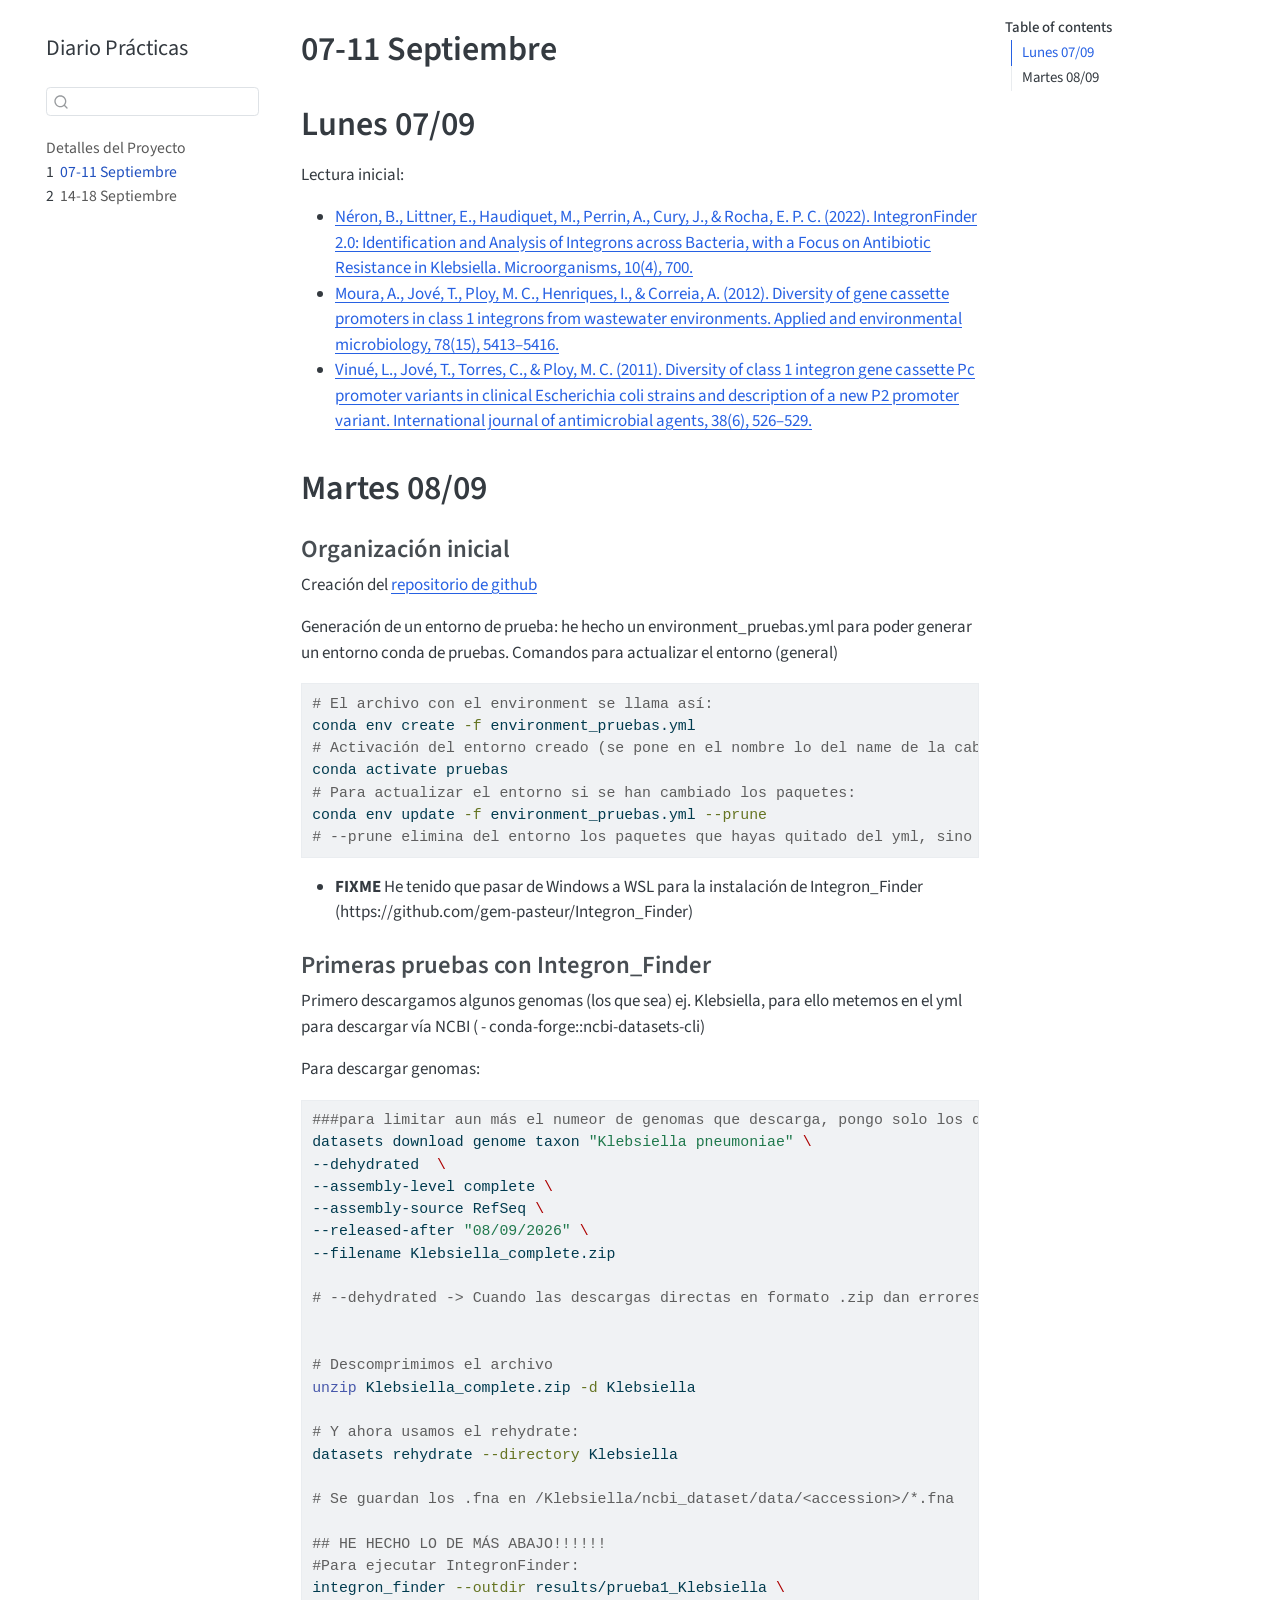
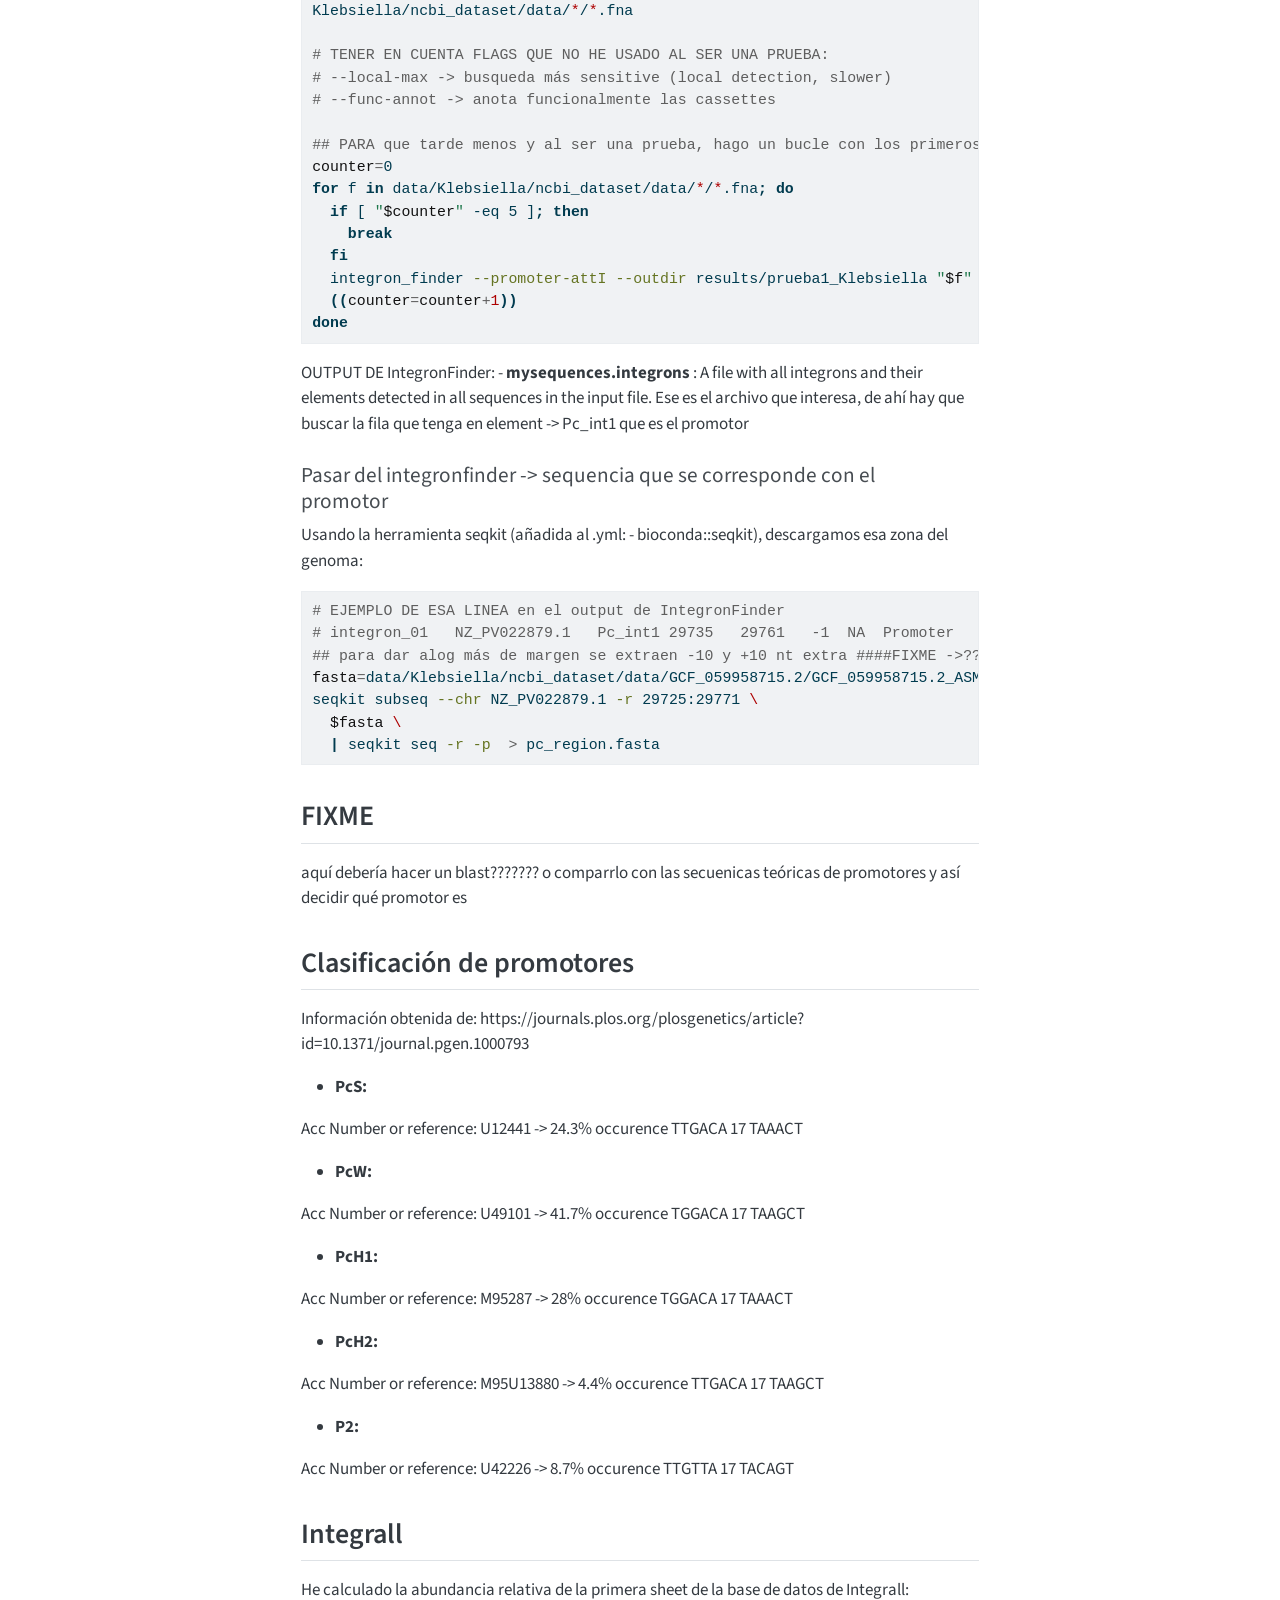
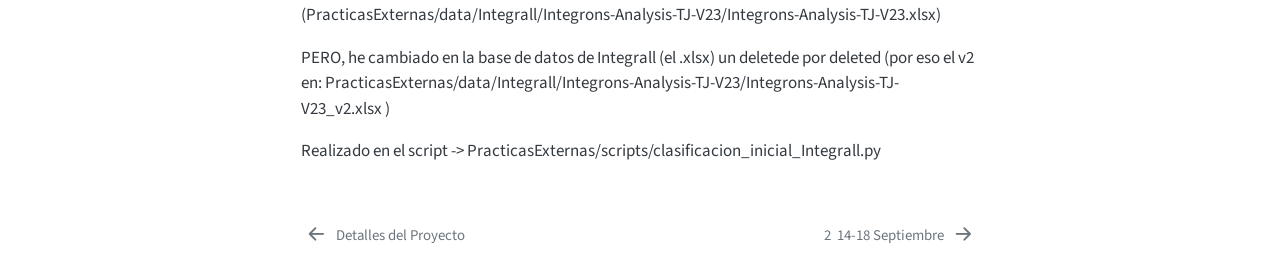
==== qmdsemanal/_book/semana_01.html @ ada70337 "primer dia - configuracion inicial y primeras prubeas" ====
<!DOCTYPE html>
<html xmlns="http://www.w3.org/1999/xhtml" lang="en" xml:lang="en"><head>

<meta charset="utf-8">
<meta name="generator" content="quarto-1.9.38">

<meta name="viewport" content="width=device-width, initial-scale=1.0, user-scalable=yes">


<title>07-11 Septiembre – Diario Prácticas</title>
<style>
/* Default styles provided by pandoc.
** See https://pandoc.org/MANUAL.html#variables-for-html for config info.
*/
code{white-space: pre-wrap;}
span.smallcaps{font-variant: small-caps;}
div.columns{display: flex; gap: min(4vw, 1.5em);}
div.column{flex: auto; overflow-x: auto;}
div.hanging-indent{margin-left: 1.5em; text-indent: -1.5em;}
ul.task-list{list-style: none;}
ul.task-list li input[type="checkbox"] {
  width: 0.8em;
  margin: 0 0.8em 0.2em -1em; /* quarto-specific, see https://github.com/quarto-dev/quarto-cli/issues/4556 */ 
  vertical-align: middle;
}
/* CSS for syntax highlighting */
html { -webkit-text-size-adjust: 100%; }
pre > code.sourceCode { white-space: pre; position: relative; }
pre > code.sourceCode > span { display: inline-block; line-height: 1.25; }
pre > code.sourceCode > span:empty { height: 1.2em; }
.sourceCode { overflow: visible; }
code.sourceCode > span { color: inherit; text-decoration: inherit; }
div.sourceCode { margin: 1em 0; }
pre.sourceCode { margin: 0; }
@media screen {
div.sourceCode { overflow: auto; }
}
@media print {
pre > code.sourceCode { white-space: pre-wrap; }
pre > code.sourceCode > span { text-indent: -5em; padding-left: 5em; }
}
pre.numberSource code
  { counter-reset: source-line 0; }
pre.numberSource code > span
  { position: relative; left: -4em; counter-increment: source-line; }
pre.numberSource code > span > a:first-child::before
  { content: counter(source-line);
    position: relative; left: -1em; text-align: right; vertical-align: baseline;
    border: none; display: inline-block;
    -webkit-touch-callout: none; -webkit-user-select: none;
    -khtml-user-select: none; -moz-user-select: none;
    -ms-user-select: none; user-select: none;
    padding: 0 4px; width: 4em;
  }
pre.numberSource { margin-left: 3em;  padding-left: 4px; }
div.sourceCode
  {   }
@media screen {
pre > code.sourceCode > span > a:first-child::before { text-decoration: underline; }
}
</style>


<script src="site_libs/quarto-nav/quarto-nav.js"></script>
<script src="site_libs/quarto-nav/headroom.min.js"></script>
<script src="site_libs/clipboard/clipboard.min.js"></script>
<script src="site_libs/quarto-search/autocomplete.umd.js"></script>
<script src="site_libs/quarto-search/fuse.min.js"></script>
<script src="site_libs/quarto-search/quarto-search.js"></script>
<meta name="quarto:offset" content="./">
<link href="./semana_02.html" rel="next">
<link href="./index.html" rel="prev">
<script src="site_libs/quarto-html/quarto.js" type="module"></script>
<script src="site_libs/quarto-html/tabsets/tabsets.js" type="module"></script>
<script src="site_libs/quarto-html/popper.min.js"></script>
<script src="site_libs/quarto-html/tippy.umd.min.js"></script>
<script src="site_libs/quarto-html/anchor.min.js"></script>
<link href="site_libs/quarto-html/tippy.css" rel="stylesheet">
<link href="site_libs/quarto-html/quarto-syntax-highlighting-15634bcf2e68342d4ad2dfa704d543f6.css" rel="stylesheet" id="quarto-text-highlighting-styles">
<script src="site_libs/bootstrap/bootstrap.min.js"></script>
<link href="site_libs/bootstrap/bootstrap-icons.css" rel="stylesheet">
<link href="site_libs/bootstrap/bootstrap-ad1a141107a548b009bff44dbcd7abef.min.css" rel="stylesheet" append-hash="true" id="quarto-bootstrap" data-mode="light">
<script id="quarto-search-options" type="application/json">{
  "location": "sidebar",
  "copy-button": false,
  "collapse-after": 3,
  "panel-placement": "start",
  "type": "textbox",
  "limit": 50,
  "keyboard-shortcut": [
    "f",
    "/",
    "s"
  ],
  "show-item-context": false,
  "language": {
    "search-no-results-text": "No results",
    "search-matching-documents-text": "matching documents",
    "search-copy-link-title": "Copy link to search",
    "search-hide-matches-text": "Hide additional matches",
    "search-more-match-text": "more match in this document",
    "search-more-matches-text": "more matches in this document",
    "search-clear-button-title": "Clear",
    "search-text-placeholder": "",
    "search-detached-cancel-button-title": "Cancel",
    "search-submit-button-title": "Submit",
    "search-label": "Search"
  }
}</script>


</head>

<body class="nav-sidebar floating quarto-light">

<div id="quarto-search-results"></div>
  <header id="quarto-header" class="headroom fixed-top">
  <nav class="quarto-secondary-nav">
    <div class="container-fluid d-flex">
      <button type="button" class="quarto-btn-toggle btn" data-bs-toggle="collapse" role="button" data-bs-target=".quarto-sidebar-collapse-item" aria-controls="quarto-sidebar" aria-expanded="false" aria-label="Toggle sidebar navigation" onclick="if (window.quartoToggleHeadroom) { window.quartoToggleHeadroom(); }">
        <i class="bi bi-layout-text-sidebar-reverse"></i>
      </button>
        <nav class="quarto-page-breadcrumbs" aria-label="breadcrumb"><ol class="breadcrumb"><li class="breadcrumb-item"><a href="./semana_01.html"><span class="chapter-number">1</span>&nbsp; <span class="chapter-title">07-11 Septiembre</span></a></li></ol></nav>
        <a class="flex-grow-1" role="navigation" data-bs-toggle="collapse" data-bs-target=".quarto-sidebar-collapse-item" aria-controls="quarto-sidebar" aria-expanded="false" aria-label="Toggle sidebar navigation" onclick="if (window.quartoToggleHeadroom) { window.quartoToggleHeadroom(); }">      
        </a>
      <button type="button" class="btn quarto-search-button" aria-label="Search" onclick="window.quartoOpenSearch();">
        <i class="bi bi-search"></i>
      </button>
    </div>
  </nav>
</header>
<!-- content -->
<div id="quarto-content" class="quarto-container page-columns page-rows-contents page-layout-article">
<!-- sidebar -->
  <nav id="quarto-sidebar" class="sidebar collapse collapse-horizontal quarto-sidebar-collapse-item sidebar-navigation floating overflow-auto">
    <div class="pt-lg-2 mt-2 text-left sidebar-header">
    <div class="sidebar-title mb-0 py-0">
      <a href="./">Diario Prácticas</a> 
    </div>
      </div>
        <div class="mt-2 flex-shrink-0 align-items-center">
        <div class="sidebar-search">
        <div id="quarto-search" class="" title="Search"></div>
        </div>
        </div>
    <div class="sidebar-menu-container"> 
    <ul class="list-unstyled mt-1">
        <li class="sidebar-item">
  <div class="sidebar-item-container"> 
  <a href="./index.html" class="sidebar-item-text sidebar-link">
 <span class="menu-text">Detalles del Proyecto</span></a>
  </div>
</li>
        <li class="sidebar-item">
  <div class="sidebar-item-container"> 
  <a href="./semana_01.html" class="sidebar-item-text sidebar-link active">
 <span class="menu-text"><span class="chapter-number">1</span>&nbsp; <span class="chapter-title">07-11 Septiembre</span></span></a>
  </div>
</li>
        <li class="sidebar-item">
  <div class="sidebar-item-container"> 
  <a href="./semana_02.html" class="sidebar-item-text sidebar-link">
 <span class="menu-text"><span class="chapter-number">2</span>&nbsp; <span class="chapter-title">14-18 Septiembre</span></span></a>
  </div>
</li>
    </ul>
    </div>
</nav>
<div id="quarto-sidebar-glass" class="quarto-sidebar-collapse-item" data-bs-toggle="collapse" data-bs-target=".quarto-sidebar-collapse-item"></div>
<!-- margin-sidebar -->
    <div id="quarto-margin-sidebar" class="sidebar margin-sidebar">
        <nav id="TOC" role="doc-toc" class="toc-active">
    <h2 id="toc-title">Table of contents</h2>
   
  <ul>
  <li><a href="#lunes-0709" id="toc-lunes-0709" class="nav-link active" data-scroll-target="#lunes-0709">Lunes 07/09</a></li>
  <li><a href="#martes-0809" id="toc-martes-0809" class="nav-link" data-scroll-target="#martes-0809">Martes 08/09</a>
  <ul class="collapse">
  <li><a href="#organización-inicial" id="toc-organización-inicial" class="nav-link" data-scroll-target="#organización-inicial">Organización inicial</a></li>
  <li><a href="#primeras-pruebas-con-integron_finder" id="toc-primeras-pruebas-con-integron_finder" class="nav-link" data-scroll-target="#primeras-pruebas-con-integron_finder">Primeras pruebas con Integron_Finder</a></li>
  <li><a href="#fixme" id="toc-fixme" class="nav-link" data-scroll-target="#fixme">FIXME</a></li>
  <li><a href="#clasificación-de-promotores" id="toc-clasificación-de-promotores" class="nav-link" data-scroll-target="#clasificación-de-promotores">Clasificación de promotores</a></li>
  <li><a href="#integrall" id="toc-integrall" class="nav-link" data-scroll-target="#integrall">Integrall</a></li>
  </ul></li>
  </ul>
</nav>
    </div>
<!-- main -->
<main class="content" id="quarto-document-content">

<header id="title-block-header" class="quarto-title-block default">
<div class="quarto-title">
<h1 class="title"><span class="chapter-title">07-11 Septiembre</span></h1>
</div>



<div class="quarto-title-meta">

    
  
    
  </div>
  


</header>


<section id="lunes-0709" class="level1">
<h1>Lunes 07/09</h1>
<p>Lectura inicial:</p>
<ul>
<li><a href="https://doi.org/10.3390/microorganisms10040700">Néron, B., Littner, E., Haudiquet, M., Perrin, A., Cury, J., &amp; Rocha, E. P. C. (2022). IntegronFinder 2.0: Identification and Analysis of Integrons across Bacteria, with a Focus on Antibiotic Resistance in Klebsiella. Microorganisms, 10(4), 700.</a></li>
<li><a href="https://doi.org/10.1128/AEM.00042-12">Moura, A., Jové, T., Ploy, M. C., Henriques, I., &amp; Correia, A. (2012). Diversity of gene cassette promoters in class 1 integrons from wastewater environments. Applied and environmental microbiology, 78(15), 5413–5416.</a></li>
<li><a href="https://doi.org/10.1016/j.ijantimicag.2011.07.007">Vinué, L., Jové, T., Torres, C., &amp; Ploy, M. C. (2011). Diversity of class 1 integron gene cassette Pc promoter variants in clinical Escherichia coli strains and description of a new P2 promoter variant. International journal of antimicrobial agents, 38(6), 526–529.</a></li>
</ul>
</section>
<section id="martes-0809" class="level1">
<h1>Martes 08/09</h1>
<section id="organización-inicial" class="level3">
<h3 class="anchored" data-anchor-id="organización-inicial">Organización inicial</h3>
<p>Creación del <a href="https://github.com/martaaransay/PracticasExternas">repositorio de github</a></p>
<p>Generación de un entorno de prueba: he hecho un environment_pruebas.yml para poder generar un entorno conda de pruebas. Comandos para actualizar el entorno (general)</p>
<div class="code-copy-outer-scaffold"><div class="sourceCode" id="cb1"><pre class="sourceCode bash code-with-copy"><code class="sourceCode bash"><span id="cb1-1"><a href="#cb1-1" aria-hidden="true" tabindex="-1"></a><span class="co"># El archivo con el environment se llama así:</span></span>
<span id="cb1-2"><a href="#cb1-2" aria-hidden="true" tabindex="-1"></a><span class="ex">conda</span> env create <span class="at">-f</span> environment_pruebas.yml</span>
<span id="cb1-3"><a href="#cb1-3" aria-hidden="true" tabindex="-1"></a><span class="co"># Activación del entorno creado (se pone en el nombre lo del name de la cabecera del archivo yml)</span></span>
<span id="cb1-4"><a href="#cb1-4" aria-hidden="true" tabindex="-1"></a><span class="ex">conda</span> activate pruebas</span>
<span id="cb1-5"><a href="#cb1-5" aria-hidden="true" tabindex="-1"></a><span class="co"># Para actualizar el entorno si se han cambiado los paquetes:</span></span>
<span id="cb1-6"><a href="#cb1-6" aria-hidden="true" tabindex="-1"></a><span class="ex">conda</span> env update <span class="at">-f</span> environment_pruebas.yml <span class="at">--prune</span></span>
<span id="cb1-7"><a href="#cb1-7" aria-hidden="true" tabindex="-1"></a><span class="co"># --prune elimina del entorno los paquetes que hayas quitado del yml, sino no borra </span></span></code></pre></div><button title="Copy to Clipboard" class="code-copy-button"><i class="bi"></i></button></div>
<ul>
<li><strong>FIXME</strong> He tenido que pasar de Windows a WSL para la instalación de Integron_Finder (https://github.com/gem-pasteur/Integron_Finder)</li>
</ul>
</section>
<section id="primeras-pruebas-con-integron_finder" class="level3">
<h3 class="anchored" data-anchor-id="primeras-pruebas-con-integron_finder">Primeras pruebas con Integron_Finder</h3>
<p>Primero descargamos algunos genomas (los que sea) ej. Klebsiella, para ello metemos en el yml para descargar vía NCBI ( - conda-forge::ncbi-datasets-cli)</p>
<p>Para descargar genomas:</p>
<div class="code-copy-outer-scaffold"><div class="sourceCode" id="cb2"><pre class="sourceCode bash code-with-copy"><code class="sourceCode bash"><span id="cb2-1"><a href="#cb2-1" aria-hidden="true" tabindex="-1"></a><span class="co">###para limitar aun más el numeor de genomas que descarga, pongo solo los q se hayan subido a partir del lunes</span></span>
<span id="cb2-2"><a href="#cb2-2" aria-hidden="true" tabindex="-1"></a><span class="ex">datasets</span> download genome taxon <span class="st">"Klebsiella pneumoniae"</span> <span class="dt">\</span></span>
<span id="cb2-3"><a href="#cb2-3" aria-hidden="true" tabindex="-1"></a>--dehydrated  <span class="dt">\</span></span>
<span id="cb2-4"><a href="#cb2-4" aria-hidden="true" tabindex="-1"></a>--assembly-level complete <span class="dt">\</span></span>
<span id="cb2-5"><a href="#cb2-5" aria-hidden="true" tabindex="-1"></a>--assembly-source RefSeq <span class="dt">\</span></span>
<span id="cb2-6"><a href="#cb2-6" aria-hidden="true" tabindex="-1"></a>--released-after <span class="st">"08/09/2026"</span> <span class="dt">\</span></span>
<span id="cb2-7"><a href="#cb2-7" aria-hidden="true" tabindex="-1"></a>--filename Klebsiella_complete.zip</span>
<span id="cb2-8"><a href="#cb2-8" aria-hidden="true" tabindex="-1"></a></span>
<span id="cb2-9"><a href="#cb2-9" aria-hidden="true" tabindex="-1"></a><span class="co"># --dehydrated -&gt; Cuando las descargas directas en formato .zip dan errores, NCBI recomienda descargar primero solo metadatos y luego rellenarlo (con rehydrate)</span></span>
<span id="cb2-10"><a href="#cb2-10" aria-hidden="true" tabindex="-1"></a></span>
<span id="cb2-11"><a href="#cb2-11" aria-hidden="true" tabindex="-1"></a></span>
<span id="cb2-12"><a href="#cb2-12" aria-hidden="true" tabindex="-1"></a><span class="co"># Descomprimimos el archivo</span></span>
<span id="cb2-13"><a href="#cb2-13" aria-hidden="true" tabindex="-1"></a><span class="fu">unzip</span> Klebsiella_complete.zip <span class="at">-d</span> Klebsiella</span>
<span id="cb2-14"><a href="#cb2-14" aria-hidden="true" tabindex="-1"></a></span>
<span id="cb2-15"><a href="#cb2-15" aria-hidden="true" tabindex="-1"></a><span class="co"># Y ahora usamos el rehydrate:</span></span>
<span id="cb2-16"><a href="#cb2-16" aria-hidden="true" tabindex="-1"></a><span class="ex">datasets</span> rehydrate <span class="at">--directory</span> Klebsiella</span>
<span id="cb2-17"><a href="#cb2-17" aria-hidden="true" tabindex="-1"></a></span>
<span id="cb2-18"><a href="#cb2-18" aria-hidden="true" tabindex="-1"></a><span class="co"># Se guardan los .fna en /Klebsiella/ncbi_dataset/data/&lt;accession&gt;/*.fna</span></span>
<span id="cb2-19"><a href="#cb2-19" aria-hidden="true" tabindex="-1"></a></span>
<span id="cb2-20"><a href="#cb2-20" aria-hidden="true" tabindex="-1"></a><span class="co">## HE HECHO LO DE MÁS ABAJO!!!!!!</span></span>
<span id="cb2-21"><a href="#cb2-21" aria-hidden="true" tabindex="-1"></a><span class="co">#Para ejecutar IntegronFinder:</span></span>
<span id="cb2-22"><a href="#cb2-22" aria-hidden="true" tabindex="-1"></a><span class="ex">integron_finder</span> <span class="at">--outdir</span> results/prueba1_Klebsiella <span class="dt">\</span></span>
<span id="cb2-23"><a href="#cb2-23" aria-hidden="true" tabindex="-1"></a>Klebsiella/ncbi_dataset/data/<span class="pp">*</span>/<span class="pp">*</span>.fna</span>
<span id="cb2-24"><a href="#cb2-24" aria-hidden="true" tabindex="-1"></a></span>
<span id="cb2-25"><a href="#cb2-25" aria-hidden="true" tabindex="-1"></a><span class="co"># TENER EN CUENTA FLAGS QUE NO HE USADO AL SER UNA PRUEBA:</span></span>
<span id="cb2-26"><a href="#cb2-26" aria-hidden="true" tabindex="-1"></a><span class="co"># --local-max -&gt; busqueda más sensitive (local detection, slower)</span></span>
<span id="cb2-27"><a href="#cb2-27" aria-hidden="true" tabindex="-1"></a><span class="co"># --func-annot -&gt; anota funcionalmente las cassettes</span></span>
<span id="cb2-28"><a href="#cb2-28" aria-hidden="true" tabindex="-1"></a></span>
<span id="cb2-29"><a href="#cb2-29" aria-hidden="true" tabindex="-1"></a><span class="co">## PARA que tarde menos y al ser una prueba, hago un bucle con los primeros 5 genomas:</span></span>
<span id="cb2-30"><a href="#cb2-30" aria-hidden="true" tabindex="-1"></a><span class="va">counter</span><span class="op">=</span>0</span>
<span id="cb2-31"><a href="#cb2-31" aria-hidden="true" tabindex="-1"></a><span class="cf">for</span> f <span class="kw">in</span> data/Klebsiella/ncbi_dataset/data/<span class="pp">*</span>/<span class="pp">*</span>.fna<span class="kw">;</span> <span class="cf">do</span></span>
<span id="cb2-32"><a href="#cb2-32" aria-hidden="true" tabindex="-1"></a>  <span class="cf">if</span> <span class="bu">[</span> <span class="st">"</span><span class="va">$counter</span><span class="st">"</span> <span class="ot">-eq</span> 5 <span class="bu">]</span><span class="kw">;</span> <span class="cf">then</span></span>
<span id="cb2-33"><a href="#cb2-33" aria-hidden="true" tabindex="-1"></a>    <span class="cf">break</span></span>
<span id="cb2-34"><a href="#cb2-34" aria-hidden="true" tabindex="-1"></a>  <span class="cf">fi</span></span>
<span id="cb2-35"><a href="#cb2-35" aria-hidden="true" tabindex="-1"></a>  <span class="ex">integron_finder</span> <span class="at">--promoter-attI</span> <span class="at">--outdir</span> results/prueba1_Klebsiella <span class="st">"</span><span class="va">$f</span><span class="st">"</span></span>
<span id="cb2-36"><a href="#cb2-36" aria-hidden="true" tabindex="-1"></a>  <span class="kw">((</span><span class="va">counter</span><span class="op">=</span><span class="va">counter</span><span class="op">+</span><span class="dv">1</span><span class="kw">))</span></span>
<span id="cb2-37"><a href="#cb2-37" aria-hidden="true" tabindex="-1"></a><span class="cf">done</span></span></code></pre></div><button title="Copy to Clipboard" class="code-copy-button"><i class="bi"></i></button></div>
<p>OUTPUT DE IntegronFinder: - <strong>mysequences.integrons</strong> : A file with all integrons and their elements detected in all sequences in the input file. Ese es el archivo que interesa, de ahí hay que buscar la fila que tenga en element -&gt; Pc_int1 que es el promotor</p>
<section id="pasar-del-integronfinder---sequencia-que-se-corresponde-con-el-promotor" class="level4">
<h4 class="anchored" data-anchor-id="pasar-del-integronfinder---sequencia-que-se-corresponde-con-el-promotor">Pasar del integronfinder -&gt; sequencia que se corresponde con el promotor</h4>
<p>Usando la herramienta seqkit (añadida al .yml: - bioconda::seqkit), descargamos esa zona del genoma:</p>
<div class="code-copy-outer-scaffold"><div class="sourceCode" id="cb3"><pre class="sourceCode bash code-with-copy"><code class="sourceCode bash"><span id="cb3-1"><a href="#cb3-1" aria-hidden="true" tabindex="-1"></a><span class="co"># EJEMPLO DE ESA LINEA en el output de IntegronFinder</span></span>
<span id="cb3-2"><a href="#cb3-2" aria-hidden="true" tabindex="-1"></a><span class="co"># integron_01   NZ_PV022879.1   Pc_int1 29735   29761   -1  NA  Promoter    Pc_1    NA  complete    Yes NA  lin</span></span>
<span id="cb3-3"><a href="#cb3-3" aria-hidden="true" tabindex="-1"></a><span class="co">## para dar alog más de margen se extraen -10 y +10 nt extra ####FIXME -&gt;????</span></span>
<span id="cb3-4"><a href="#cb3-4" aria-hidden="true" tabindex="-1"></a><span class="va">fasta</span><span class="op">=</span>data/Klebsiella/ncbi_dataset/data/GCF_059958715.2/GCF_059958715.2_ASM5995871v2_genomic.fna</span>
<span id="cb3-5"><a href="#cb3-5" aria-hidden="true" tabindex="-1"></a><span class="ex">seqkit</span> subseq <span class="at">--chr</span> NZ_PV022879.1 <span class="at">-r</span> 29725:29771 <span class="dt">\</span></span>
<span id="cb3-6"><a href="#cb3-6" aria-hidden="true" tabindex="-1"></a>  <span class="va">$fasta</span> <span class="dt">\</span></span>
<span id="cb3-7"><a href="#cb3-7" aria-hidden="true" tabindex="-1"></a>  <span class="kw">|</span> <span class="ex">seqkit</span> seq <span class="at">-r</span> <span class="at">-p</span>  <span class="op">&gt;</span> pc_region.fasta</span></code></pre></div><button title="Copy to Clipboard" class="code-copy-button"><i class="bi"></i></button></div>
</section>
</section>
<section id="fixme" class="level2">
<h2 class="anchored" data-anchor-id="fixme">FIXME</h2>
<p>aquí debería hacer un blast??????? o comparrlo con las secuenicas teóricas de promotores y así decidir qué promotor es</p>
</section>
<section id="clasificación-de-promotores" class="level2">
<h2 class="anchored" data-anchor-id="clasificación-de-promotores">Clasificación de promotores</h2>
<p>Información obtenida de: https://journals.plos.org/plosgenetics/article?id=10.1371/journal.pgen.1000793</p>
<ul>
<li><strong>PcS:</strong></li>
</ul>
<p>Acc Number or reference: U12441 -&gt; 24.3% occurence TTGACA 17 TAAACT</p>
<ul>
<li><strong>PcW:</strong></li>
</ul>
<p>Acc Number or reference: U49101 -&gt; 41.7% occurence TGGACA 17 TAAGCT</p>
<ul>
<li><strong>PcH1:</strong></li>
</ul>
<p>Acc Number or reference: M95287 -&gt; 28% occurence TGGACA 17 TAAACT</p>
<ul>
<li><strong>PcH2:</strong></li>
</ul>
<p>Acc Number or reference: M95U13880 -&gt; 4.4% occurence TTGACA 17 TAAGCT</p>
<ul>
<li><strong>P2:</strong></li>
</ul>
<p>Acc Number or reference: U42226 -&gt; 8.7% occurence TTGTTA 17 TACAGT</p>
</section>
<section id="integrall" class="level2">
<h2 class="anchored" data-anchor-id="integrall">Integrall</h2>
<p>He calculado la abundancia relativa de la primera sheet de la base de datos de Integrall: (PracticasExternas/data/Integrall/Integrons-Analysis-TJ-V23/Integrons-Analysis-TJ-V23.xlsx)</p>
<p>PERO, he cambiado en la base de datos de Integrall (el .xlsx) un deletede por deleted (por eso el v2 en: PracticasExternas/data/Integrall/Integrons-Analysis-TJ-V23/Integrons-Analysis-TJ-V23_v2.xlsx )</p>
<p>Realizado en el script -&gt; PracticasExternas/scripts/clasificacion_inicial_Integrall.py</p>


</section>
</section>

</main> <!-- /main -->
<script id="quarto-html-after-body" type="application/javascript">
  window.document.addEventListener("DOMContentLoaded", function (event) {
    const icon = "";
    const anchorJS = new window.AnchorJS();
    anchorJS.options = {
      placement: 'right',
      icon: icon
    };
    anchorJS.add('.anchored');
    const isCodeAnnotation = (el) => {
      for (const clz of el.classList) {
        if (clz.startsWith('code-annotation-')) {                     
          return true;
        }
      }
      return false;
    }
    const onCopySuccess = function(e) {
      // button target
      const button = e.trigger;
      // don't keep focus
      button.blur();
      // flash "checked"
      button.classList.add('code-copy-button-checked');
      var currentTitle = button.getAttribute("title");
      button.setAttribute("title", "Copied!");
      let tooltip;
      if (window.bootstrap) {
        button.setAttribute("data-bs-toggle", "tooltip");
        button.setAttribute("data-bs-placement", "left");
        button.setAttribute("data-bs-title", "Copied!");
        tooltip = new bootstrap.Tooltip(button, 
          { trigger: "manual", 
            customClass: "code-copy-button-tooltip",
            offset: [0, -8]});
        tooltip.show();    
      }
      setTimeout(function() {
        if (tooltip) {
          tooltip.hide();
          button.removeAttribute("data-bs-title");
          button.removeAttribute("data-bs-toggle");
          button.removeAttribute("data-bs-placement");
        }
        button.setAttribute("title", currentTitle);
        button.classList.remove('code-copy-button-checked');
      }, 1000);
      // clear code selection
      e.clearSelection();
    }
    const getTextToCopy = function(trigger) {
      const outerScaffold = trigger.parentElement.cloneNode(true);
      const codeEl = outerScaffold.querySelector('code');
      for (const childEl of codeEl.children) {
        if (isCodeAnnotation(childEl)) {
          childEl.remove();
        }
      }
      return codeEl.innerText;
    }
    const clipboard = new window.ClipboardJS('.code-copy-button:not([data-in-quarto-modal])', {
      text: getTextToCopy
    });
    clipboard.on('success', onCopySuccess);
    if (window.document.getElementById('quarto-embedded-source-code-modal')) {
      const clipboardModal = new window.ClipboardJS('.code-copy-button[data-in-quarto-modal]', {
        text: getTextToCopy,
        container: window.document.getElementById('quarto-embedded-source-code-modal')
      });
      clipboardModal.on('success', onCopySuccess);
    }
      var localhostRegex = new RegExp(/^(?:http|https):\/\/localhost\:?[0-9]*\//);
      var mailtoRegex = new RegExp(/^mailto:/);
        var filterRegex = new RegExp('/' + window.location.host + '/');
      var isInternal = (href) => {
          return filterRegex.test(href) || localhostRegex.test(href) || mailtoRegex.test(href);
      }
      // Inspect non-navigation links and adorn them if external
     var links = window.document.querySelectorAll('a[href]:not(.nav-link):not(.navbar-brand):not(.toc-action):not(.sidebar-link):not(.sidebar-item-toggle):not(.pagination-link):not(.no-external):not([aria-hidden]):not(.dropdown-item):not(.quarto-navigation-tool):not(.about-link)');
      for (var i=0; i<links.length; i++) {
        const link = links[i];
        if (!isInternal(link.href)) {
          // undo the damage that might have been done by quarto-nav.js in the case of
          // links that we want to consider external
          if (link.dataset.originalHref !== undefined) {
            link.href = link.dataset.originalHref;
          }
        }
      }
    function tippyHover(el, contentFn, onTriggerFn, onUntriggerFn) {
      const config = {
        allowHTML: true,
        maxWidth: 500,
        delay: 100,
        arrow: false,
        appendTo: function(el) {
            return el.parentElement;
        },
        interactive: true,
        interactiveBorder: 10,
        theme: 'quarto',
        placement: 'bottom-start',
      };
      if (contentFn) {
        config.content = contentFn;
      }
      if (onTriggerFn) {
        config.onTrigger = onTriggerFn;
      }
      if (onUntriggerFn) {
        config.onUntrigger = onUntriggerFn;
      }
      window.tippy(el, config); 
    }
    const noterefs = window.document.querySelectorAll('a[role="doc-noteref"]');
    for (var i=0; i<noterefs.length; i++) {
      const ref = noterefs[i];
      tippyHover(ref, function() {
        // use id or data attribute instead here
        let href = ref.getAttribute('data-footnote-href') || ref.getAttribute('href');
        try { href = new URL(href).hash; } catch {}
        const id = href.replace(/^#\/?/, "");
        const note = window.document.getElementById(id);
        if (note) {
          return note.innerHTML;
        } else {
          return "";
        }
      });
    }
    const xrefs = window.document.querySelectorAll('a.quarto-xref');
    const processXRef = (id, note) => {
      // Strip column container classes
      const stripColumnClz = (el) => {
        el.classList.remove("page-full", "page-columns");
        if (el.children) {
          for (const child of el.children) {
            stripColumnClz(child);
          }
        }
      }
      stripColumnClz(note)
      if (id === null || id.startsWith('sec-')) {
        // Special case sections, only their first couple elements
        const container = document.createElement("div");
        if (note.children && note.children.length > 2) {
          container.appendChild(note.children[0].cloneNode(true));
          for (let i = 1; i < note.children.length; i++) {
            const child = note.children[i];
            if (child.tagName === "P" && child.innerText === "") {
              continue;
            } else {
              container.appendChild(child.cloneNode(true));
              break;
            }
          }
          if (window.Quarto?.typesetMath) {
            window.Quarto.typesetMath(container);
          }
          return container.innerHTML
        } else {
          if (window.Quarto?.typesetMath) {
            window.Quarto.typesetMath(note);
          }
          return note.innerHTML;
        }
      } else {
        // Remove any anchor links if they are present
        const anchorLink = note.querySelector('a.anchorjs-link');
        if (anchorLink) {
          anchorLink.remove();
        }
        if (window.Quarto?.typesetMath) {
          window.Quarto.typesetMath(note);
        }
        if (note.classList.contains("callout")) {
          return note.outerHTML;
        } else {
          return note.innerHTML;
        }
      }
    }
    for (var i=0; i<xrefs.length; i++) {
      const xref = xrefs[i];
      tippyHover(xref, undefined, function(instance) {
        instance.disable();
        let url = xref.getAttribute('href');
        let hash = undefined; 
        if (url.startsWith('#')) {
          hash = url;
        } else {
          try { hash = new URL(url).hash; } catch {}
        }
        if (hash) {
          const id = hash.replace(/^#\/?/, "");
          const note = window.document.getElementById(id);
          if (note !== null) {
            try {
              const html = processXRef(id, note.cloneNode(true));
              instance.setContent(html);
            } finally {
              instance.enable();
              instance.show();
            }
          } else {
            // See if we can fetch this
            fetch(url.split('#')[0])
            .then(res => res.text())
            .then(html => {
              const parser = new DOMParser();
              const htmlDoc = parser.parseFromString(html, "text/html");
              const note = htmlDoc.getElementById(id);
              if (note !== null) {
                const html = processXRef(id, note);
                instance.setContent(html);
              } 
            }).finally(() => {
              instance.enable();
              instance.show();
            });
          }
        } else {
          // See if we can fetch a full url (with no hash to target)
          // This is a special case and we should probably do some content thinning / targeting
          fetch(url)
          .then(res => res.text())
          .then(html => {
            const parser = new DOMParser();
            const htmlDoc = parser.parseFromString(html, "text/html");
            const note = htmlDoc.querySelector('main.content');
            if (note !== null) {
              // This should only happen for chapter cross references
              // (since there is no id in the URL)
              // remove the first header
              if (note.children.length > 0 && note.children[0].tagName === "HEADER") {
                note.children[0].remove();
              }
              const html = processXRef(null, note);
              instance.setContent(html);
            } 
          }).finally(() => {
            instance.enable();
            instance.show();
          });
        }
      }, function(instance) {
      });
    }
        let selectedAnnoteEl;
        const selectorForAnnotation = ( cell, annotation) => {
          let cellAttr = 'data-code-cell="' + cell + '"';
          let lineAttr = 'data-code-annotation="' +  annotation + '"';
          const selector = 'span[' + cellAttr + '][' + lineAttr + ']';
          return selector;
        }
        const selectCodeLines = (annoteEl) => {
          const doc = window.document;
          const targetCell = annoteEl.getAttribute("data-target-cell");
          const targetAnnotation = annoteEl.getAttribute("data-target-annotation");
          const annoteSpan = window.document.querySelector(selectorForAnnotation(targetCell, targetAnnotation));
          const lines = annoteSpan.getAttribute("data-code-lines").split(",");
          const lineIds = lines.map((line) => {
            return targetCell + "-" + line;
          })
          let top = null;
          let height = null;
          let parent = null;
          if (lineIds.length > 0) {
              //compute the position of the single el (top and bottom and make a div)
              const el = window.document.getElementById(lineIds[0]);
              top = el.offsetTop;
              height = el.offsetHeight;
              parent = el.parentElement.parentElement;
            if (lineIds.length > 1) {
              const lastEl = window.document.getElementById(lineIds[lineIds.length - 1]);
              const bottom = lastEl.offsetTop + lastEl.offsetHeight;
              height = bottom - top;
            }
            if (top !== null && height !== null && parent !== null) {
              // cook up a div (if necessary) and position it 
              let div = window.document.getElementById("code-annotation-line-highlight");
              if (div === null) {
                div = window.document.createElement("div");
                div.setAttribute("id", "code-annotation-line-highlight");
                div.style.position = 'absolute';
                parent.appendChild(div);
              }
              div.style.top = top - 2 + "px";
              div.style.height = height + 4 + "px";
              div.style.left = 0;
              let gutterDiv = window.document.getElementById("code-annotation-line-highlight-gutter");
              if (gutterDiv === null) {
                gutterDiv = window.document.createElement("div");
                gutterDiv.setAttribute("id", "code-annotation-line-highlight-gutter");
                gutterDiv.style.position = 'absolute';
                const codeCell = window.document.getElementById(targetCell);
                const gutter = codeCell.querySelector('.code-annotation-gutter');
                gutter.appendChild(gutterDiv);
              }
              gutterDiv.style.top = top - 2 + "px";
              gutterDiv.style.height = height + 4 + "px";
            }
            selectedAnnoteEl = annoteEl;
          }
        };
        const unselectCodeLines = () => {
          const elementsIds = ["code-annotation-line-highlight", "code-annotation-line-highlight-gutter"];
          elementsIds.forEach((elId) => {
            const div = window.document.getElementById(elId);
            if (div) {
              div.remove();
            }
          });
          selectedAnnoteEl = undefined;
        };
          // Handle positioning of the toggle
      window.addEventListener(
        "resize",
        throttle(() => {
          elRect = undefined;
          if (selectedAnnoteEl) {
            selectCodeLines(selectedAnnoteEl);
          }
        }, 10)
      );
      function throttle(fn, ms) {
      let throttle = false;
      let timer;
        return (...args) => {
          if(!throttle) { // first call gets through
              fn.apply(this, args);
              throttle = true;
          } else { // all the others get throttled
              if(timer) clearTimeout(timer); // cancel #2
              timer = setTimeout(() => {
                fn.apply(this, args);
                timer = throttle = false;
              }, ms);
          }
        };
      }
        // Attach click handler to the DT
        const annoteDls = window.document.querySelectorAll('dt[data-target-cell]');
        for (const annoteDlNode of annoteDls) {
          annoteDlNode.addEventListener('click', (event) => {
            const clickedEl = event.target;
            if (clickedEl !== selectedAnnoteEl) {
              unselectCodeLines();
              const activeEl = window.document.querySelector('dt[data-target-cell].code-annotation-active');
              if (activeEl) {
                activeEl.classList.remove('code-annotation-active');
              }
              selectCodeLines(clickedEl);
              clickedEl.classList.add('code-annotation-active');
            } else {
              // Unselect the line
              unselectCodeLines();
              clickedEl.classList.remove('code-annotation-active');
            }
          });
        }
    const findCites = (el) => {
      const parentEl = el.parentElement;
      if (parentEl) {
        const cites = parentEl.dataset.cites;
        if (cites) {
          return {
            el,
            cites: cites.split(' ')
          };
        } else {
          return findCites(el.parentElement)
        }
      } else {
        return undefined;
      }
    };
    var bibliorefs = window.document.querySelectorAll('a[role="doc-biblioref"]');
    for (var i=0; i<bibliorefs.length; i++) {
      const ref = bibliorefs[i];
      const citeInfo = findCites(ref);
      if (citeInfo) {
        tippyHover(citeInfo.el, function() {
          var popup = window.document.createElement('div');
          citeInfo.cites.forEach(function(cite) {
            var citeDiv = window.document.createElement('div');
            citeDiv.classList.add('hanging-indent');
            citeDiv.classList.add('csl-entry');
            var biblioDiv = window.document.getElementById('ref-' + cite);
            if (biblioDiv) {
              citeDiv.innerHTML = biblioDiv.innerHTML;
            }
            popup.appendChild(citeDiv);
          });
          return popup.innerHTML;
        });
      }
    }
  });
  </script>
<nav class="page-navigation">
  <div class="nav-page nav-page-previous">
      <a href="./index.html" class="pagination-link" aria-label="Detalles del Proyecto">
        <i class="bi bi-arrow-left-short"></i> <span class="nav-page-text">Detalles del Proyecto</span>
      </a>          
  </div>
  <div class="nav-page nav-page-next">
      <a href="./semana_02.html" class="pagination-link" aria-label="14-18 Septiembre">
        <span class="nav-page-text"><span class="chapter-number">2</span>&nbsp; <span class="chapter-title">14-18 Septiembre</span></span> <i class="bi bi-arrow-right-short"></i>
      </a>
  </div>
</nav>
</div> <!-- /content -->




</body></html>
---- qmdsemanal/_book/site_libs/quarto-html/tippy.css ----
.tippy-box[data-animation=fade][data-state=hidden]{opacity:0}[data-tippy-root]{max-width:calc(100vw - 10px)}.tippy-box{position:relative;background-color:#333;color:#fff;border-radius:4px;font-size:14px;line-height:1.4;white-space:normal;outline:0;transition-property:transform,visibility,opacity}.tippy-box[data-placement^=top]>.tippy-arrow{bottom:0}.tippy-box[data-placement^=top]>.tippy-arrow:before{bottom:-7px;left:0;border-width:8px 8px 0;border-top-color:initial;transform-origin:center top}.tippy-box[data-placement^=bottom]>.tippy-arrow{top:0}.tippy-box[data-placement^=bottom]>.tippy-arrow:before{top:-7px;left:0;border-width:0 8px 8px;border-bottom-color:initial;transform-origin:center bottom}.tippy-box[data-placement^=left]>.tippy-arrow{right:0}.tippy-box[data-placement^=left]>.tippy-arrow:before{border-width:8px 0 8px 8px;border-left-color:initial;right:-7px;transform-origin:center left}.tippy-box[data-placement^=right]>.tippy-arrow{left:0}.tippy-box[data-placement^=right]>.tippy-arrow:before{left:-7px;border-width:8px 8px 8px 0;border-right-color:initial;transform-origin:center right}.tippy-box[data-inertia][data-state=visible]{transition-timing-function:cubic-bezier(.54,1.5,.38,1.11)}.tippy-arrow{width:16px;height:16px;color:#333}.tippy-arrow:before{content:"";position:absolute;border-color:transparent;border-style:solid}.tippy-content{position:relative;padding:5px 9px;z-index:1}
---- qmdsemanal/_book/site_libs/quarto-html/quarto-syntax-highlighting-15634bcf2e68342d4ad2dfa704d543f6.css ----
/* quarto syntax highlight colors */
:root {
  --quarto-hl-ot-color: #003B4F;
  --quarto-hl-at-color: #657422;
  --quarto-hl-ss-color: #20794D;
  --quarto-hl-an-color: #5E5E5E;
  --quarto-hl-fu-color: #4758AB;
  --quarto-hl-st-color: #20794D;
  --quarto-hl-cf-color: #003B4F;
  --quarto-hl-op-color: #5E5E5E;
  --quarto-hl-er-color: #AD0000;
  --quarto-hl-bn-color: #AD0000;
  --quarto-hl-al-color: #AD0000;
  --quarto-hl-va-color: #111111;
  --quarto-hl-bu-color: inherit;
  --quarto-hl-ex-color: inherit;
  --quarto-hl-pp-color: #AD0000;
  --quarto-hl-in-color: #5E5E5E;
  --quarto-hl-vs-color: #20794D;
  --quarto-hl-wa-color: #5E5E5E;
  --quarto-hl-do-color: #5E5E5E;
  --quarto-hl-im-color: #00769E;
  --quarto-hl-ch-color: #20794D;
  --quarto-hl-dt-color: #AD0000;
  --quarto-hl-fl-color: #AD0000;
  --quarto-hl-co-color: #5E5E5E;
  --quarto-hl-cv-color: #5E5E5E;
  --quarto-hl-cn-color: #8f5902;
  --quarto-hl-sc-color: #5E5E5E;
  --quarto-hl-dv-color: #AD0000;
  --quarto-hl-kw-color: #003B4F;
}

/* other quarto variables */
:root {
  --quarto-font-monospace: SFMono-Regular, Menlo, Monaco, Consolas, "Liberation Mono", "Courier New", monospace;
}

/* syntax highlight based on Pandoc's rules */
pre > code.sourceCode > span {
  color: #003B4F;
}

code.sourceCode > span {
  color: #003B4F;
}

div.sourceCode,
div.sourceCode pre.sourceCode {
  color: #003B4F;
}

/* Normal */
code span {
  color: #003B4F;
}

/* Alert */
code span.al {
  color: #AD0000;
  font-style: inherit;
}

/* Annotation */
code span.an {
  color: #5E5E5E;
  font-style: inherit;
}

/* Attribute */
code span.at {
  color: #657422;
  font-style: inherit;
}

/* BaseN */
code span.bn {
  color: #AD0000;
  font-style: inherit;
}

/* BuiltIn */
code span.bu {
  font-style: inherit;
}

/* ControlFlow */
code span.cf {
  color: #003B4F;
  font-weight: bold;
  font-style: inherit;
}

/* Char */
code span.ch {
  color: #20794D;
  font-style: inherit;
}

/* Constant */
code span.cn {
  color: #8f5902;
  font-style: inherit;
}

/* Comment */
code span.co {
  color: #5E5E5E;
  font-style: inherit;
}

/* CommentVar */
code span.cv {
  color: #5E5E5E;
  font-style: italic;
}

/* Documentation */
code span.do {
  color: #5E5E5E;
  font-style: italic;
}

/* DataType */
code span.dt {
  color: #AD0000;
  font-style: inherit;
}

/* DecVal */
code span.dv {
  color: #AD0000;
  font-style: inherit;
}

/* Error */
code span.er {
  color: #AD0000;
  font-style: inherit;
}

/* Extension */
code span.ex {
  font-style: inherit;
}

/* Float */
code span.fl {
  color: #AD0000;
  font-style: inherit;
}

/* Function */
code span.fu {
  color: #4758AB;
  font-style: inherit;
}

/* Import */
code span.im {
  color: #00769E;
  font-style: inherit;
}

/* Information */
code span.in {
  color: #5E5E5E;
  font-style: inherit;
}

/* Keyword */
code span.kw {
  color: #003B4F;
  font-weight: bold;
  font-style: inherit;
}

/* Operator */
code span.op {
  color: #5E5E5E;
  font-style: inherit;
}

/* Other */
code span.ot {
  color: #003B4F;
  font-style: inherit;
}

/* Preprocessor */
code span.pp {
  color: #AD0000;
  font-style: inherit;
}

/* SpecialChar */
code span.sc {
  color: #5E5E5E;
  font-style: inherit;
}

/* SpecialString */
code span.ss {
  color: #20794D;
  font-style: inherit;
}

/* String */
code span.st {
  color: #20794D;
  font-style: inherit;
}

/* Variable */
code span.va {
  color: #111111;
  font-style: inherit;
}

/* VerbatimString */
code span.vs {
  color: #20794D;
  font-style: inherit;
}

/* Warning */
code span.wa {
  color: #5E5E5E;
  font-style: italic;
}

.prevent-inlining {
  content: "</";
}

/*# sourceMappingURL=f23921c56f73e400b49028c9186a1aa0.css.map */
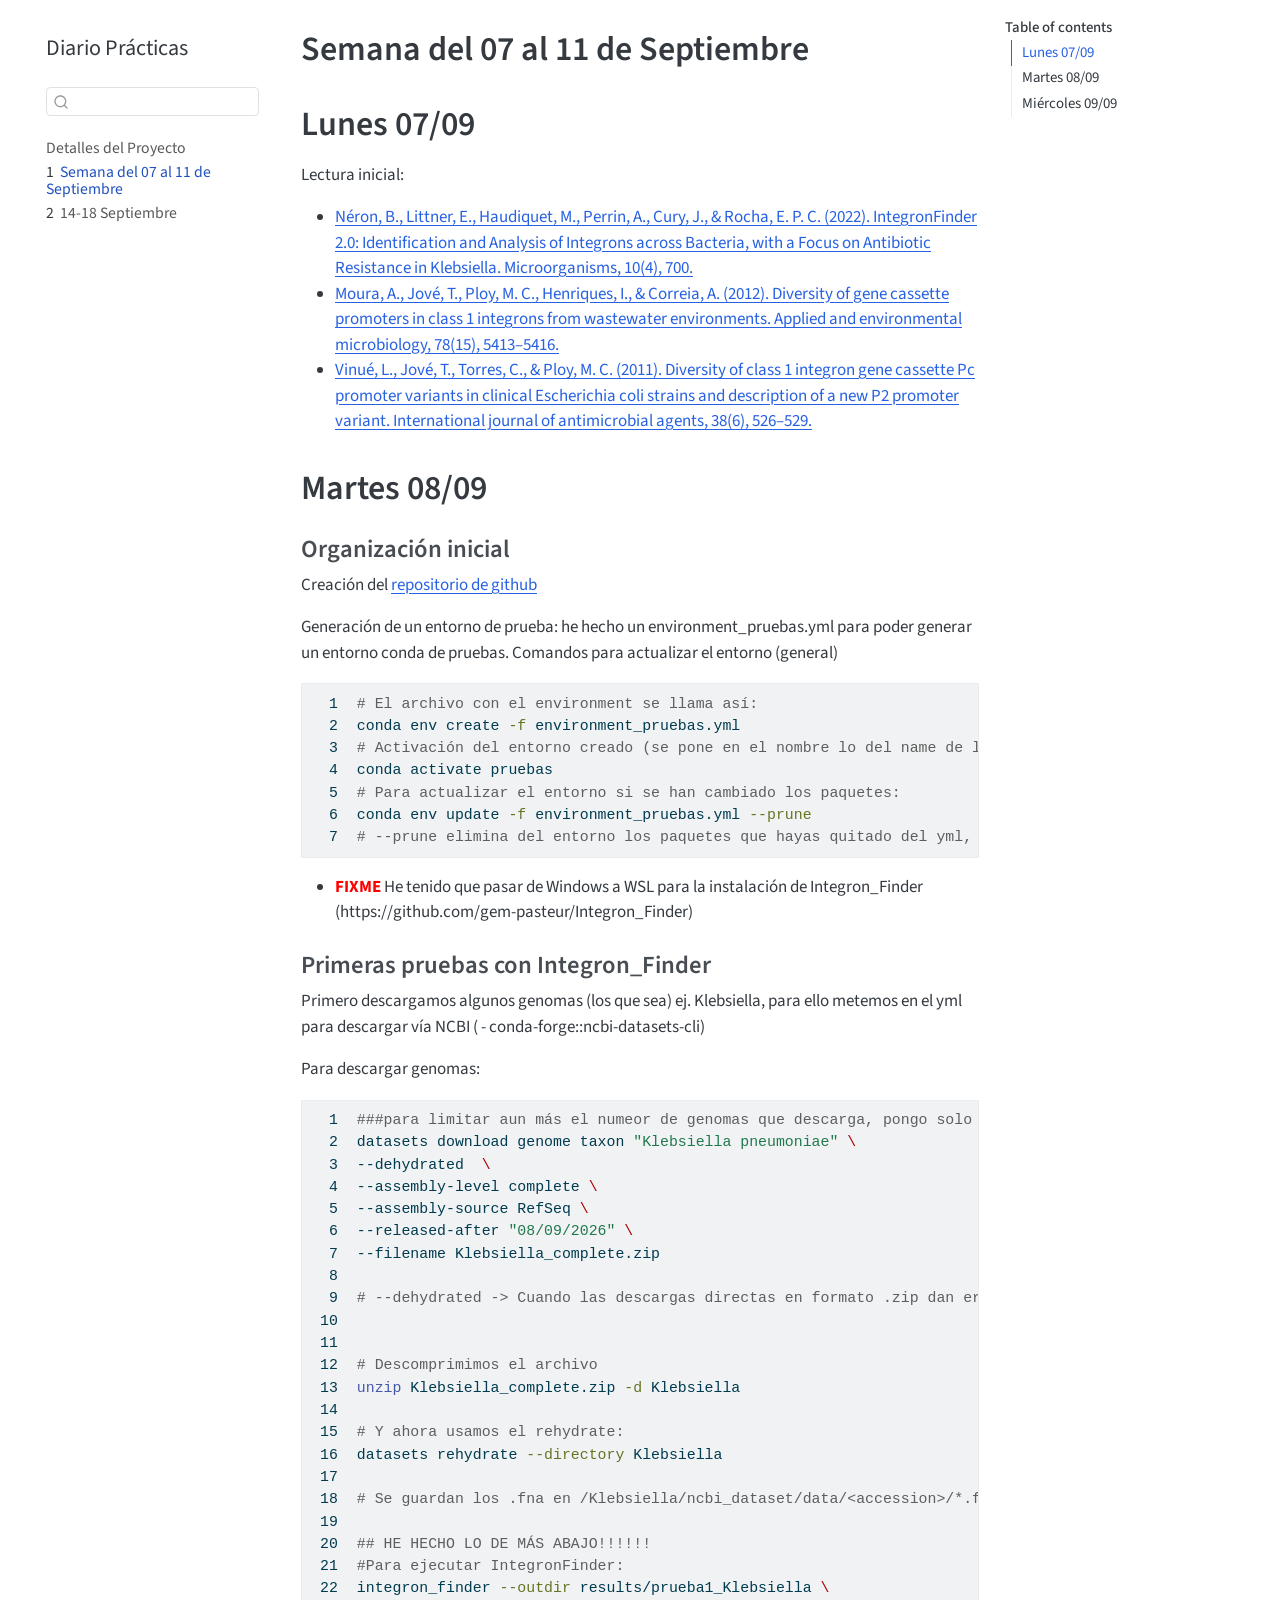
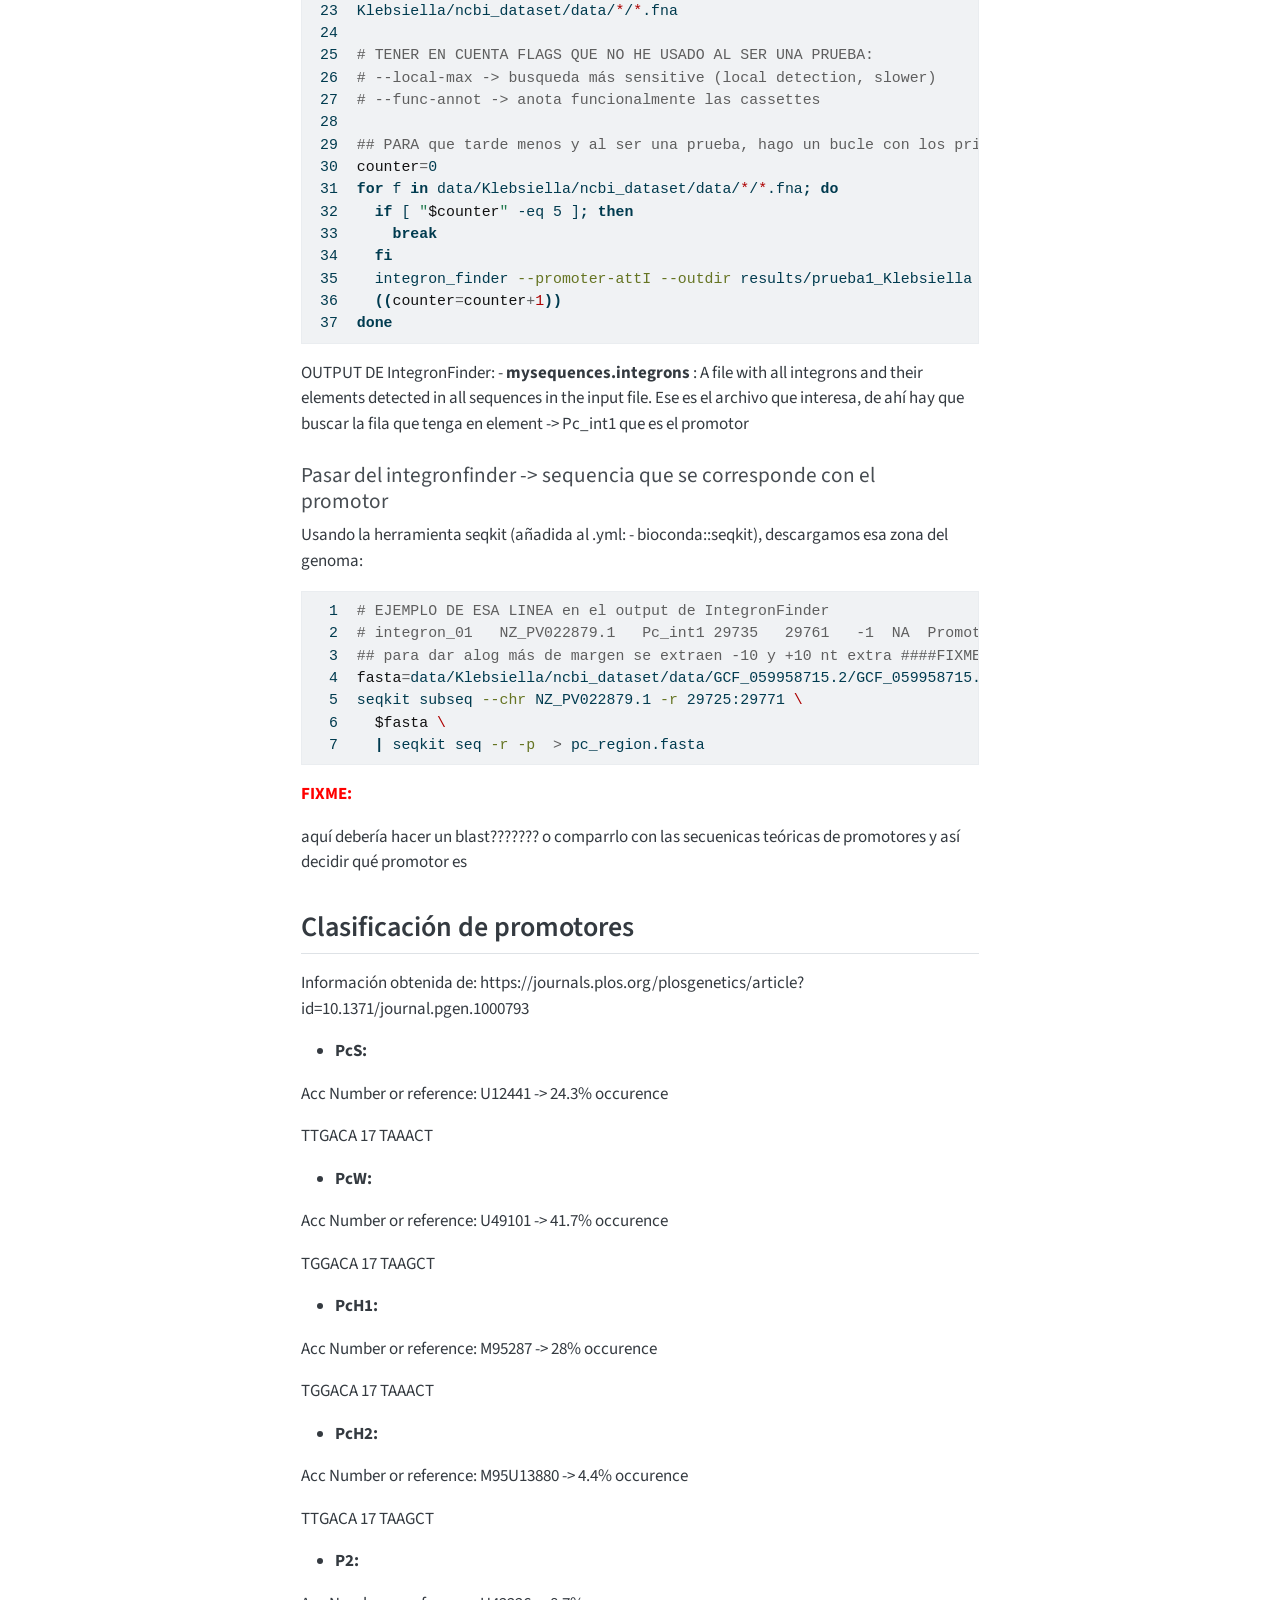
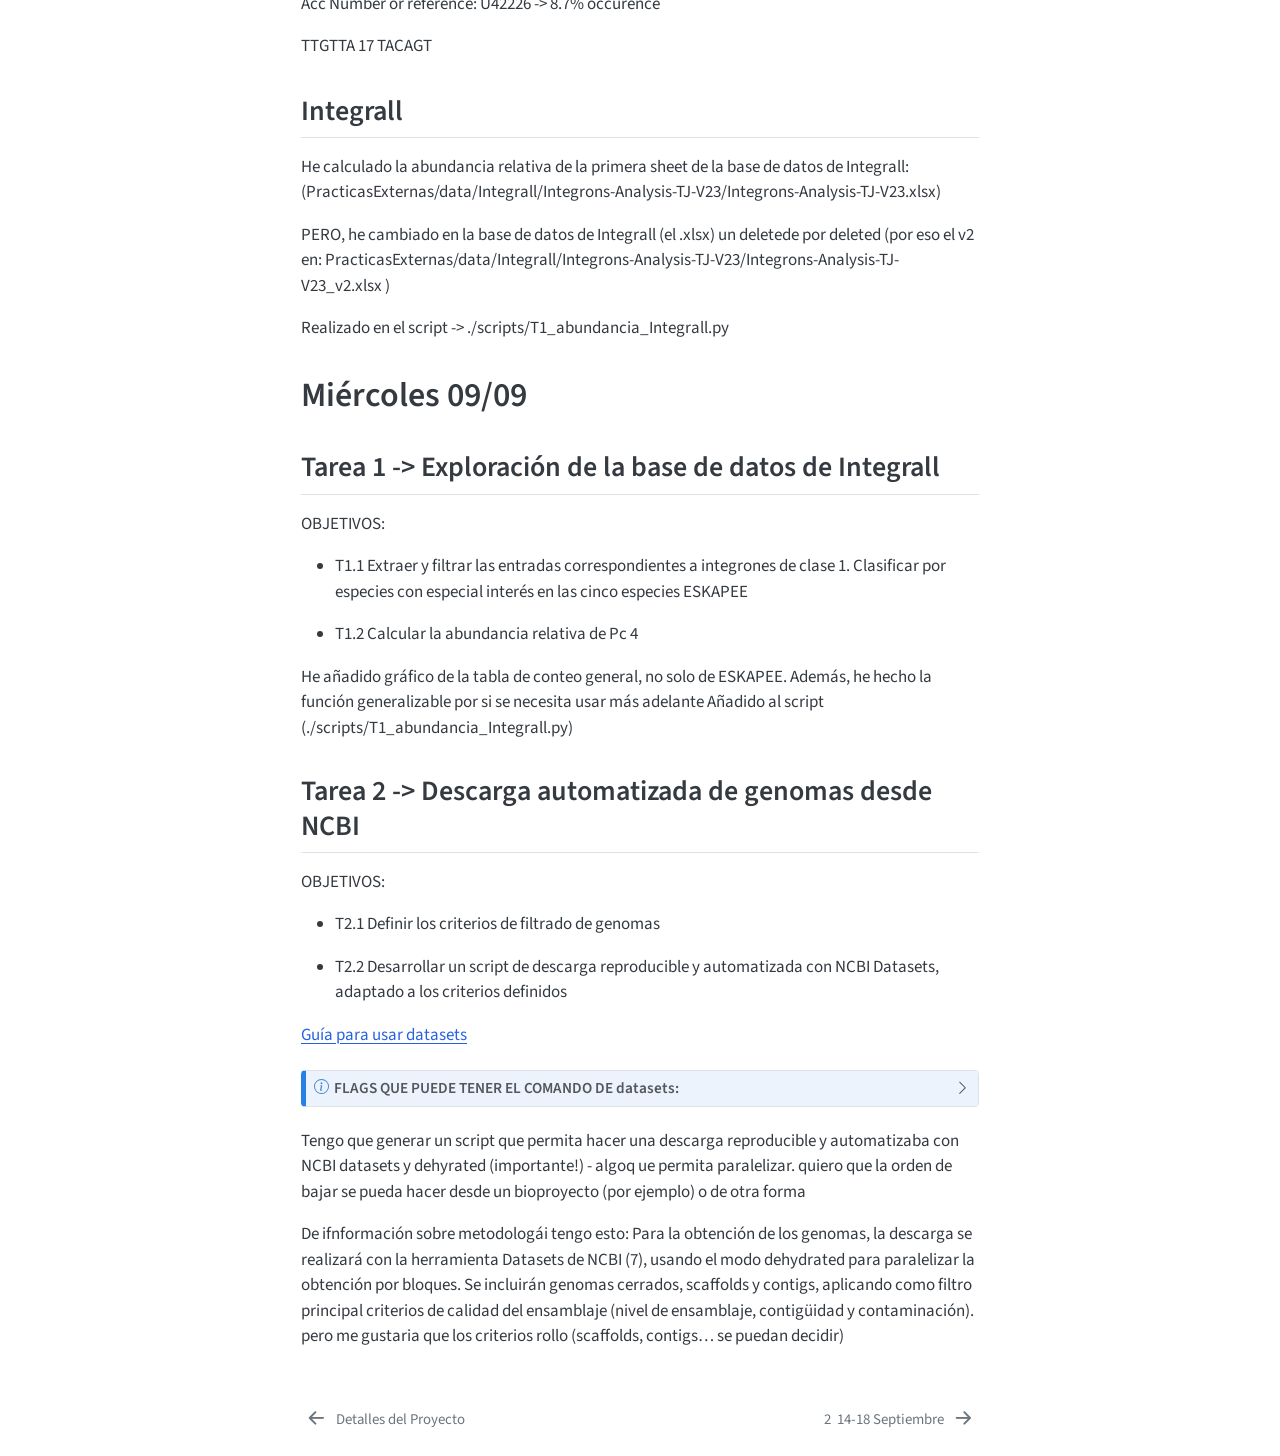
==== commit f04dbd99: "inicio de descarga de genomas (falta subprocess) - definidas las flags" ====
--- a/qmdsemanal/_book/semana_01.html
+++ b/qmdsemanal/_book/semana_01.html
@@ -7,7 +7,7 @@
 <meta name="viewport" content="width=device-width, initial-scale=1.0, user-scalable=yes">
 
 
-<title>07-11 Septiembre – Diario Prácticas</title>
+<title>Semana del 07 al 11 de Septiembre – Diario Prácticas</title>
 <style>
 /* Default styles provided by pandoc.
 ** See https://pandoc.org/MANUAL.html#variables-for-html for config info.
@@ -120,7 +120,7 @@
       <button type="button" class="quarto-btn-toggle btn" data-bs-toggle="collapse" role="button" data-bs-target=".quarto-sidebar-collapse-item" aria-controls="quarto-sidebar" aria-expanded="false" aria-label="Toggle sidebar navigation" onclick="if (window.quartoToggleHeadroom) { window.quartoToggleHeadroom(); }">
         <i class="bi bi-layout-text-sidebar-reverse"></i>
       </button>
-        <nav class="quarto-page-breadcrumbs" aria-label="breadcrumb"><ol class="breadcrumb"><li class="breadcrumb-item"><a href="./semana_01.html"><span class="chapter-number">1</span>&nbsp; <span class="chapter-title">07-11 Septiembre</span></a></li></ol></nav>
+        <nav class="quarto-page-breadcrumbs" aria-label="breadcrumb"><ol class="breadcrumb"><li class="breadcrumb-item"><a href="./semana_01.html"><span class="chapter-number">1</span>&nbsp; <span class="chapter-title">Semana del 07 al 11 de Septiembre</span></a></li></ol></nav>
         <a class="flex-grow-1" role="navigation" data-bs-toggle="collapse" data-bs-target=".quarto-sidebar-collapse-item" aria-controls="quarto-sidebar" aria-expanded="false" aria-label="Toggle sidebar navigation" onclick="if (window.quartoToggleHeadroom) { window.quartoToggleHeadroom(); }">      
         </a>
       <button type="button" class="btn quarto-search-button" aria-label="Search" onclick="window.quartoOpenSearch();">
@@ -154,7 +154,7 @@
         <li class="sidebar-item">
   <div class="sidebar-item-container"> 
   <a href="./semana_01.html" class="sidebar-item-text sidebar-link active">
- <span class="menu-text"><span class="chapter-number">1</span>&nbsp; <span class="chapter-title">07-11 Septiembre</span></span></a>
+ <span class="menu-text"><span class="chapter-number">1</span>&nbsp; <span class="chapter-title">Semana del 07 al 11 de Septiembre</span></span></a>
   </div>
 </li>
         <li class="sidebar-item">
@@ -178,9 +178,13 @@
   <ul class="collapse">
   <li><a href="#organización-inicial" id="toc-organización-inicial" class="nav-link" data-scroll-target="#organización-inicial">Organización inicial</a></li>
   <li><a href="#primeras-pruebas-con-integron_finder" id="toc-primeras-pruebas-con-integron_finder" class="nav-link" data-scroll-target="#primeras-pruebas-con-integron_finder">Primeras pruebas con Integron_Finder</a></li>
-  <li><a href="#fixme" id="toc-fixme" class="nav-link" data-scroll-target="#fixme">FIXME</a></li>
   <li><a href="#clasificación-de-promotores" id="toc-clasificación-de-promotores" class="nav-link" data-scroll-target="#clasificación-de-promotores">Clasificación de promotores</a></li>
   <li><a href="#integrall" id="toc-integrall" class="nav-link" data-scroll-target="#integrall">Integrall</a></li>
+  </ul></li>
+  <li><a href="#miércoles-0909" id="toc-miércoles-0909" class="nav-link" data-scroll-target="#miércoles-0909">Miércoles 09/09</a>
+  <ul class="collapse">
+  <li><a href="#tarea-1---exploración-de-la-base-de-datos-de-integrall" id="toc-tarea-1---exploración-de-la-base-de-datos-de-integrall" class="nav-link" data-scroll-target="#tarea-1---exploración-de-la-base-de-datos-de-integrall">Tarea 1 -&gt; Exploración de la base de datos de Integrall</a></li>
+  <li><a href="#tarea-2---descarga-automatizada-de-genomas-desde-ncbi" id="toc-tarea-2---descarga-automatizada-de-genomas-desde-ncbi" class="nav-link" data-scroll-target="#tarea-2---descarga-automatizada-de-genomas-desde-ncbi">Tarea 2 -&gt; Descarga automatizada de genomas desde NCBI</a></li>
   </ul></li>
   </ul>
 </nav>
@@ -190,7 +194,7 @@
 
 <header id="title-block-header" class="quarto-title-block default">
 <div class="quarto-title">
-<h1 class="title"><span class="chapter-title">07-11 Septiembre</span></h1>
+<h1 class="title"><span class="chapter-title">Semana del 07 al 11 de Septiembre</span></h1>
 </div>
 
 
@@ -222,74 +226,72 @@
 <h3 class="anchored" data-anchor-id="organización-inicial">Organización inicial</h3>
 <p>Creación del <a href="https://github.com/martaaransay/PracticasExternas">repositorio de github</a></p>
 <p>Generación de un entorno de prueba: he hecho un environment_pruebas.yml para poder generar un entorno conda de pruebas. Comandos para actualizar el entorno (general)</p>
-<div class="code-copy-outer-scaffold"><div class="sourceCode" id="cb1"><pre class="sourceCode bash code-with-copy"><code class="sourceCode bash"><span id="cb1-1"><a href="#cb1-1" aria-hidden="true" tabindex="-1"></a><span class="co"># El archivo con el environment se llama así:</span></span>
-<span id="cb1-2"><a href="#cb1-2" aria-hidden="true" tabindex="-1"></a><span class="ex">conda</span> env create <span class="at">-f</span> environment_pruebas.yml</span>
-<span id="cb1-3"><a href="#cb1-3" aria-hidden="true" tabindex="-1"></a><span class="co"># Activación del entorno creado (se pone en el nombre lo del name de la cabecera del archivo yml)</span></span>
-<span id="cb1-4"><a href="#cb1-4" aria-hidden="true" tabindex="-1"></a><span class="ex">conda</span> activate pruebas</span>
-<span id="cb1-5"><a href="#cb1-5" aria-hidden="true" tabindex="-1"></a><span class="co"># Para actualizar el entorno si se han cambiado los paquetes:</span></span>
-<span id="cb1-6"><a href="#cb1-6" aria-hidden="true" tabindex="-1"></a><span class="ex">conda</span> env update <span class="at">-f</span> environment_pruebas.yml <span class="at">--prune</span></span>
-<span id="cb1-7"><a href="#cb1-7" aria-hidden="true" tabindex="-1"></a><span class="co"># --prune elimina del entorno los paquetes que hayas quitado del yml, sino no borra </span></span></code></pre></div><button title="Copy to Clipboard" class="code-copy-button"><i class="bi"></i></button></div>
+<div class="code-copy-outer-scaffold"><div class="sourceCode" id="cb1"><pre class="sourceCode numberSource bash number-lines code-with-copy"><code class="sourceCode bash"><span id="cb1-1"><a href="#cb1-1"></a><span class="co"># El archivo con el environment se llama así:</span></span>
+<span id="cb1-2"><a href="#cb1-2"></a><span class="ex">conda</span> env create <span class="at">-f</span> environment_pruebas.yml</span>
+<span id="cb1-3"><a href="#cb1-3"></a><span class="co"># Activación del entorno creado (se pone en el nombre lo del name de la cabecera del archivo yml)</span></span>
+<span id="cb1-4"><a href="#cb1-4"></a><span class="ex">conda</span> activate pruebas</span>
+<span id="cb1-5"><a href="#cb1-5"></a><span class="co"># Para actualizar el entorno si se han cambiado los paquetes:</span></span>
+<span id="cb1-6"><a href="#cb1-6"></a><span class="ex">conda</span> env update <span class="at">-f</span> environment_pruebas.yml <span class="at">--prune</span></span>
+<span id="cb1-7"><a href="#cb1-7"></a><span class="co"># --prune elimina del entorno los paquetes que hayas quitado del yml, sino no borra </span></span></code></pre></div><button title="Copy to Clipboard" class="code-copy-button"><i class="bi"></i></button></div>
 <ul>
-<li><strong>FIXME</strong> He tenido que pasar de Windows a WSL para la instalación de Integron_Finder (https://github.com/gem-pasteur/Integron_Finder)</li>
+<li><span style="color: red;"><strong>FIXME</strong></span> He tenido que pasar de Windows a WSL para la instalación de Integron_Finder (https://github.com/gem-pasteur/Integron_Finder)</li>
 </ul>
 </section>
 <section id="primeras-pruebas-con-integron_finder" class="level3">
 <h3 class="anchored" data-anchor-id="primeras-pruebas-con-integron_finder">Primeras pruebas con Integron_Finder</h3>
 <p>Primero descargamos algunos genomas (los que sea) ej. Klebsiella, para ello metemos en el yml para descargar vía NCBI ( - conda-forge::ncbi-datasets-cli)</p>
 <p>Para descargar genomas:</p>
-<div class="code-copy-outer-scaffold"><div class="sourceCode" id="cb2"><pre class="sourceCode bash code-with-copy"><code class="sourceCode bash"><span id="cb2-1"><a href="#cb2-1" aria-hidden="true" tabindex="-1"></a><span class="co">###para limitar aun más el numeor de genomas que descarga, pongo solo los q se hayan subido a partir del lunes</span></span>
-<span id="cb2-2"><a href="#cb2-2" aria-hidden="true" tabindex="-1"></a><span class="ex">datasets</span> download genome taxon <span class="st">"Klebsiella pneumoniae"</span> <span class="dt">\</span></span>
-<span id="cb2-3"><a href="#cb2-3" aria-hidden="true" tabindex="-1"></a>--dehydrated  <span class="dt">\</span></span>
-<span id="cb2-4"><a href="#cb2-4" aria-hidden="true" tabindex="-1"></a>--assembly-level complete <span class="dt">\</span></span>
-<span id="cb2-5"><a href="#cb2-5" aria-hidden="true" tabindex="-1"></a>--assembly-source RefSeq <span class="dt">\</span></span>
-<span id="cb2-6"><a href="#cb2-6" aria-hidden="true" tabindex="-1"></a>--released-after <span class="st">"08/09/2026"</span> <span class="dt">\</span></span>
-<span id="cb2-7"><a href="#cb2-7" aria-hidden="true" tabindex="-1"></a>--filename Klebsiella_complete.zip</span>
-<span id="cb2-8"><a href="#cb2-8" aria-hidden="true" tabindex="-1"></a></span>
-<span id="cb2-9"><a href="#cb2-9" aria-hidden="true" tabindex="-1"></a><span class="co"># --dehydrated -&gt; Cuando las descargas directas en formato .zip dan errores, NCBI recomienda descargar primero solo metadatos y luego rellenarlo (con rehydrate)</span></span>
-<span id="cb2-10"><a href="#cb2-10" aria-hidden="true" tabindex="-1"></a></span>
-<span id="cb2-11"><a href="#cb2-11" aria-hidden="true" tabindex="-1"></a></span>
-<span id="cb2-12"><a href="#cb2-12" aria-hidden="true" tabindex="-1"></a><span class="co"># Descomprimimos el archivo</span></span>
-<span id="cb2-13"><a href="#cb2-13" aria-hidden="true" tabindex="-1"></a><span class="fu">unzip</span> Klebsiella_complete.zip <span class="at">-d</span> Klebsiella</span>
-<span id="cb2-14"><a href="#cb2-14" aria-hidden="true" tabindex="-1"></a></span>
-<span id="cb2-15"><a href="#cb2-15" aria-hidden="true" tabindex="-1"></a><span class="co"># Y ahora usamos el rehydrate:</span></span>
-<span id="cb2-16"><a href="#cb2-16" aria-hidden="true" tabindex="-1"></a><span class="ex">datasets</span> rehydrate <span class="at">--directory</span> Klebsiella</span>
-<span id="cb2-17"><a href="#cb2-17" aria-hidden="true" tabindex="-1"></a></span>
-<span id="cb2-18"><a href="#cb2-18" aria-hidden="true" tabindex="-1"></a><span class="co"># Se guardan los .fna en /Klebsiella/ncbi_dataset/data/&lt;accession&gt;/*.fna</span></span>
-<span id="cb2-19"><a href="#cb2-19" aria-hidden="true" tabindex="-1"></a></span>
-<span id="cb2-20"><a href="#cb2-20" aria-hidden="true" tabindex="-1"></a><span class="co">## HE HECHO LO DE MÁS ABAJO!!!!!!</span></span>
-<span id="cb2-21"><a href="#cb2-21" aria-hidden="true" tabindex="-1"></a><span class="co">#Para ejecutar IntegronFinder:</span></span>
-<span id="cb2-22"><a href="#cb2-22" aria-hidden="true" tabindex="-1"></a><span class="ex">integron_finder</span> <span class="at">--outdir</span> results/prueba1_Klebsiella <span class="dt">\</span></span>
-<span id="cb2-23"><a href="#cb2-23" aria-hidden="true" tabindex="-1"></a>Klebsiella/ncbi_dataset/data/<span class="pp">*</span>/<span class="pp">*</span>.fna</span>
-<span id="cb2-24"><a href="#cb2-24" aria-hidden="true" tabindex="-1"></a></span>
-<span id="cb2-25"><a href="#cb2-25" aria-hidden="true" tabindex="-1"></a><span class="co"># TENER EN CUENTA FLAGS QUE NO HE USADO AL SER UNA PRUEBA:</span></span>
-<span id="cb2-26"><a href="#cb2-26" aria-hidden="true" tabindex="-1"></a><span class="co"># --local-max -&gt; busqueda más sensitive (local detection, slower)</span></span>
-<span id="cb2-27"><a href="#cb2-27" aria-hidden="true" tabindex="-1"></a><span class="co"># --func-annot -&gt; anota funcionalmente las cassettes</span></span>
-<span id="cb2-28"><a href="#cb2-28" aria-hidden="true" tabindex="-1"></a></span>
-<span id="cb2-29"><a href="#cb2-29" aria-hidden="true" tabindex="-1"></a><span class="co">## PARA que tarde menos y al ser una prueba, hago un bucle con los primeros 5 genomas:</span></span>
-<span id="cb2-30"><a href="#cb2-30" aria-hidden="true" tabindex="-1"></a><span class="va">counter</span><span class="op">=</span>0</span>
-<span id="cb2-31"><a href="#cb2-31" aria-hidden="true" tabindex="-1"></a><span class="cf">for</span> f <span class="kw">in</span> data/Klebsiella/ncbi_dataset/data/<span class="pp">*</span>/<span class="pp">*</span>.fna<span class="kw">;</span> <span class="cf">do</span></span>
-<span id="cb2-32"><a href="#cb2-32" aria-hidden="true" tabindex="-1"></a>  <span class="cf">if</span> <span class="bu">[</span> <span class="st">"</span><span class="va">$counter</span><span class="st">"</span> <span class="ot">-eq</span> 5 <span class="bu">]</span><span class="kw">;</span> <span class="cf">then</span></span>
-<span id="cb2-33"><a href="#cb2-33" aria-hidden="true" tabindex="-1"></a>    <span class="cf">break</span></span>
-<span id="cb2-34"><a href="#cb2-34" aria-hidden="true" tabindex="-1"></a>  <span class="cf">fi</span></span>
-<span id="cb2-35"><a href="#cb2-35" aria-hidden="true" tabindex="-1"></a>  <span class="ex">integron_finder</span> <span class="at">--promoter-attI</span> <span class="at">--outdir</span> results/prueba1_Klebsiella <span class="st">"</span><span class="va">$f</span><span class="st">"</span></span>
-<span id="cb2-36"><a href="#cb2-36" aria-hidden="true" tabindex="-1"></a>  <span class="kw">((</span><span class="va">counter</span><span class="op">=</span><span class="va">counter</span><span class="op">+</span><span class="dv">1</span><span class="kw">))</span></span>
-<span id="cb2-37"><a href="#cb2-37" aria-hidden="true" tabindex="-1"></a><span class="cf">done</span></span></code></pre></div><button title="Copy to Clipboard" class="code-copy-button"><i class="bi"></i></button></div>
+<div class="code-copy-outer-scaffold"><div class="sourceCode" id="cb2"><pre class="sourceCode numberSource bash number-lines code-with-copy"><code class="sourceCode bash"><span id="cb2-1"><a href="#cb2-1"></a><span class="co">###para limitar aun más el numeor de genomas que descarga, pongo solo los q se hayan subido a partir del lunes</span></span>
+<span id="cb2-2"><a href="#cb2-2"></a><span class="ex">datasets</span> download genome taxon <span class="st">"Klebsiella pneumoniae"</span> <span class="dt">\</span></span>
+<span id="cb2-3"><a href="#cb2-3"></a>--dehydrated  <span class="dt">\</span></span>
+<span id="cb2-4"><a href="#cb2-4"></a>--assembly-level complete <span class="dt">\</span></span>
+<span id="cb2-5"><a href="#cb2-5"></a>--assembly-source RefSeq <span class="dt">\</span></span>
+<span id="cb2-6"><a href="#cb2-6"></a>--released-after <span class="st">"08/09/2026"</span> <span class="dt">\</span></span>
+<span id="cb2-7"><a href="#cb2-7"></a>--filename Klebsiella_complete.zip</span>
+<span id="cb2-8"><a href="#cb2-8"></a></span>
+<span id="cb2-9"><a href="#cb2-9"></a><span class="co"># --dehydrated -&gt; Cuando las descargas directas en formato .zip dan errores, NCBI recomienda descargar primero solo metadatos y luego rellenarlo (con rehydrate)</span></span>
+<span id="cb2-10"><a href="#cb2-10"></a></span>
+<span id="cb2-11"><a href="#cb2-11"></a></span>
+<span id="cb2-12"><a href="#cb2-12"></a><span class="co"># Descomprimimos el archivo</span></span>
+<span id="cb2-13"><a href="#cb2-13"></a><span class="fu">unzip</span> Klebsiella_complete.zip <span class="at">-d</span> Klebsiella</span>
+<span id="cb2-14"><a href="#cb2-14"></a></span>
+<span id="cb2-15"><a href="#cb2-15"></a><span class="co"># Y ahora usamos el rehydrate:</span></span>
+<span id="cb2-16"><a href="#cb2-16"></a><span class="ex">datasets</span> rehydrate <span class="at">--directory</span> Klebsiella</span>
+<span id="cb2-17"><a href="#cb2-17"></a></span>
+<span id="cb2-18"><a href="#cb2-18"></a><span class="co"># Se guardan los .fna en /Klebsiella/ncbi_dataset/data/&lt;accession&gt;/*.fna</span></span>
+<span id="cb2-19"><a href="#cb2-19"></a></span>
+<span id="cb2-20"><a href="#cb2-20"></a><span class="co">## HE HECHO LO DE MÁS ABAJO!!!!!!</span></span>
+<span id="cb2-21"><a href="#cb2-21"></a><span class="co">#Para ejecutar IntegronFinder:</span></span>
+<span id="cb2-22"><a href="#cb2-22"></a><span class="ex">integron_finder</span> <span class="at">--outdir</span> results/prueba1_Klebsiella <span class="dt">\</span></span>
+<span id="cb2-23"><a href="#cb2-23"></a>Klebsiella/ncbi_dataset/data/<span class="pp">*</span>/<span class="pp">*</span>.fna</span>
+<span id="cb2-24"><a href="#cb2-24"></a></span>
+<span id="cb2-25"><a href="#cb2-25"></a><span class="co"># TENER EN CUENTA FLAGS QUE NO HE USADO AL SER UNA PRUEBA:</span></span>
+<span id="cb2-26"><a href="#cb2-26"></a><span class="co"># --local-max -&gt; busqueda más sensitive (local detection, slower)</span></span>
+<span id="cb2-27"><a href="#cb2-27"></a><span class="co"># --func-annot -&gt; anota funcionalmente las cassettes</span></span>
+<span id="cb2-28"><a href="#cb2-28"></a></span>
+<span id="cb2-29"><a href="#cb2-29"></a><span class="co">## PARA que tarde menos y al ser una prueba, hago un bucle con los primeros 5 genomas:</span></span>
+<span id="cb2-30"><a href="#cb2-30"></a><span class="va">counter</span><span class="op">=</span>0</span>
+<span id="cb2-31"><a href="#cb2-31"></a><span class="cf">for</span> f <span class="kw">in</span> data/Klebsiella/ncbi_dataset/data/<span class="pp">*</span>/<span class="pp">*</span>.fna<span class="kw">;</span> <span class="cf">do</span></span>
+<span id="cb2-32"><a href="#cb2-32"></a>  <span class="cf">if</span> <span class="bu">[</span> <span class="st">"</span><span class="va">$counter</span><span class="st">"</span> <span class="ot">-eq</span> 5 <span class="bu">]</span><span class="kw">;</span> <span class="cf">then</span></span>
+<span id="cb2-33"><a href="#cb2-33"></a>    <span class="cf">break</span></span>
+<span id="cb2-34"><a href="#cb2-34"></a>  <span class="cf">fi</span></span>
+<span id="cb2-35"><a href="#cb2-35"></a>  <span class="ex">integron_finder</span> <span class="at">--promoter-attI</span> <span class="at">--outdir</span> results/prueba1_Klebsiella <span class="st">"</span><span class="va">$f</span><span class="st">"</span></span>
+<span id="cb2-36"><a href="#cb2-36"></a>  <span class="kw">((</span><span class="va">counter</span><span class="op">=</span><span class="va">counter</span><span class="op">+</span><span class="dv">1</span><span class="kw">))</span></span>
+<span id="cb2-37"><a href="#cb2-37"></a><span class="cf">done</span></span></code></pre></div><button title="Copy to Clipboard" class="code-copy-button"><i class="bi"></i></button></div>
 <p>OUTPUT DE IntegronFinder: - <strong>mysequences.integrons</strong> : A file with all integrons and their elements detected in all sequences in the input file. Ese es el archivo que interesa, de ahí hay que buscar la fila que tenga en element -&gt; Pc_int1 que es el promotor</p>
 <section id="pasar-del-integronfinder---sequencia-que-se-corresponde-con-el-promotor" class="level4">
 <h4 class="anchored" data-anchor-id="pasar-del-integronfinder---sequencia-que-se-corresponde-con-el-promotor">Pasar del integronfinder -&gt; sequencia que se corresponde con el promotor</h4>
 <p>Usando la herramienta seqkit (añadida al .yml: - bioconda::seqkit), descargamos esa zona del genoma:</p>
-<div class="code-copy-outer-scaffold"><div class="sourceCode" id="cb3"><pre class="sourceCode bash code-with-copy"><code class="sourceCode bash"><span id="cb3-1"><a href="#cb3-1" aria-hidden="true" tabindex="-1"></a><span class="co"># EJEMPLO DE ESA LINEA en el output de IntegronFinder</span></span>
-<span id="cb3-2"><a href="#cb3-2" aria-hidden="true" tabindex="-1"></a><span class="co"># integron_01   NZ_PV022879.1   Pc_int1 29735   29761   -1  NA  Promoter    Pc_1    NA  complete    Yes NA  lin</span></span>
-<span id="cb3-3"><a href="#cb3-3" aria-hidden="true" tabindex="-1"></a><span class="co">## para dar alog más de margen se extraen -10 y +10 nt extra ####FIXME -&gt;????</span></span>
-<span id="cb3-4"><a href="#cb3-4" aria-hidden="true" tabindex="-1"></a><span class="va">fasta</span><span class="op">=</span>data/Klebsiella/ncbi_dataset/data/GCF_059958715.2/GCF_059958715.2_ASM5995871v2_genomic.fna</span>
-<span id="cb3-5"><a href="#cb3-5" aria-hidden="true" tabindex="-1"></a><span class="ex">seqkit</span> subseq <span class="at">--chr</span> NZ_PV022879.1 <span class="at">-r</span> 29725:29771 <span class="dt">\</span></span>
-<span id="cb3-6"><a href="#cb3-6" aria-hidden="true" tabindex="-1"></a>  <span class="va">$fasta</span> <span class="dt">\</span></span>
-<span id="cb3-7"><a href="#cb3-7" aria-hidden="true" tabindex="-1"></a>  <span class="kw">|</span> <span class="ex">seqkit</span> seq <span class="at">-r</span> <span class="at">-p</span>  <span class="op">&gt;</span> pc_region.fasta</span></code></pre></div><button title="Copy to Clipboard" class="code-copy-button"><i class="bi"></i></button></div>
-</section>
-</section>
-<section id="fixme" class="level2">
-<h2 class="anchored" data-anchor-id="fixme">FIXME</h2>
+<div class="code-copy-outer-scaffold"><div class="sourceCode" id="cb3"><pre class="sourceCode numberSource bash number-lines code-with-copy"><code class="sourceCode bash"><span id="cb3-1"><a href="#cb3-1"></a><span class="co"># EJEMPLO DE ESA LINEA en el output de IntegronFinder</span></span>
+<span id="cb3-2"><a href="#cb3-2"></a><span class="co"># integron_01   NZ_PV022879.1   Pc_int1 29735   29761   -1  NA  Promoter    Pc_1    NA  complete    Yes NA  lin</span></span>
+<span id="cb3-3"><a href="#cb3-3"></a><span class="co">## para dar alog más de margen se extraen -10 y +10 nt extra ####FIXME -&gt;????</span></span>
+<span id="cb3-4"><a href="#cb3-4"></a><span class="va">fasta</span><span class="op">=</span>data/Klebsiella/ncbi_dataset/data/GCF_059958715.2/GCF_059958715.2_ASM5995871v2_genomic.fna</span>
+<span id="cb3-5"><a href="#cb3-5"></a><span class="ex">seqkit</span> subseq <span class="at">--chr</span> NZ_PV022879.1 <span class="at">-r</span> 29725:29771 <span class="dt">\</span></span>
+<span id="cb3-6"><a href="#cb3-6"></a>  <span class="va">$fasta</span> <span class="dt">\</span></span>
+<span id="cb3-7"><a href="#cb3-7"></a>  <span class="kw">|</span> <span class="ex">seqkit</span> seq <span class="at">-r</span> <span class="at">-p</span>  <span class="op">&gt;</span> pc_region.fasta</span></code></pre></div><button title="Copy to Clipboard" class="code-copy-button"><i class="bi"></i></button></div>
+<p><span style="color: red;"><strong>FIXME:</strong></span></p>
 <p>aquí debería hacer un blast??????? o comparrlo con las secuenicas teóricas de promotores y así decidir qué promotor es</p>
+</section>
 </section>
 <section id="clasificación-de-promotores" class="level2">
 <h2 class="anchored" data-anchor-id="clasificación-de-promotores">Clasificación de promotores</h2>
@@ -297,29 +299,88 @@
 <ul>
 <li><strong>PcS:</strong></li>
 </ul>
-<p>Acc Number or reference: U12441 -&gt; 24.3% occurence TTGACA 17 TAAACT</p>
+<p>Acc Number or reference: U12441 -&gt; 24.3% occurence</p>
+<p>TTGACA 17 TAAACT</p>
 <ul>
 <li><strong>PcW:</strong></li>
 </ul>
-<p>Acc Number or reference: U49101 -&gt; 41.7% occurence TGGACA 17 TAAGCT</p>
+<p>Acc Number or reference: U49101 -&gt; 41.7% occurence</p>
+<p>TGGACA 17 TAAGCT</p>
 <ul>
 <li><strong>PcH1:</strong></li>
 </ul>
-<p>Acc Number or reference: M95287 -&gt; 28% occurence TGGACA 17 TAAACT</p>
+<p>Acc Number or reference: M95287 -&gt; 28% occurence</p>
+<p>TGGACA 17 TAAACT</p>
 <ul>
 <li><strong>PcH2:</strong></li>
 </ul>
-<p>Acc Number or reference: M95U13880 -&gt; 4.4% occurence TTGACA 17 TAAGCT</p>
+<p>Acc Number or reference: M95U13880 -&gt; 4.4% occurence</p>
+<p>TTGACA 17 TAAGCT</p>
 <ul>
 <li><strong>P2:</strong></li>
 </ul>
-<p>Acc Number or reference: U42226 -&gt; 8.7% occurence TTGTTA 17 TACAGT</p>
+<p>Acc Number or reference: U42226 -&gt; 8.7% occurence</p>
+<p>TTGTTA 17 TACAGT</p>
 </section>
 <section id="integrall" class="level2">
 <h2 class="anchored" data-anchor-id="integrall">Integrall</h2>
 <p>He calculado la abundancia relativa de la primera sheet de la base de datos de Integrall: (PracticasExternas/data/Integrall/Integrons-Analysis-TJ-V23/Integrons-Analysis-TJ-V23.xlsx)</p>
 <p>PERO, he cambiado en la base de datos de Integrall (el .xlsx) un deletede por deleted (por eso el v2 en: PracticasExternas/data/Integrall/Integrons-Analysis-TJ-V23/Integrons-Analysis-TJ-V23_v2.xlsx )</p>
-<p>Realizado en el script -&gt; PracticasExternas/scripts/clasificacion_inicial_Integrall.py</p>
+<p>Realizado en el script -&gt; ./scripts/T1_abundancia_Integrall.py</p>
+</section>
+</section>
+<section id="miércoles-0909" class="level1">
+<h1>Miércoles 09/09</h1>
+<section id="tarea-1---exploración-de-la-base-de-datos-de-integrall" class="level2">
+<h2 class="anchored" data-anchor-id="tarea-1---exploración-de-la-base-de-datos-de-integrall">Tarea 1 -&gt; Exploración de la base de datos de Integrall</h2>
+<p>OBJETIVOS:</p>
+<ul>
+<li><p>T1.1 Extraer y filtrar las entradas correspondientes a integrones de clase 1. Clasificar por especies con especial interés en las cinco especies ESKAPEE</p></li>
+<li><p>T1.2 Calcular la abundancia relativa de Pc 4</p></li>
+</ul>
+<p>He añadido gráfico de la tabla de conteo general, no solo de ESKAPEE. Además, he hecho la función generalizable por si se necesita usar más adelante Añadido al script (./scripts/T1_abundancia_Integrall.py)</p>
+</section>
+<section id="tarea-2---descarga-automatizada-de-genomas-desde-ncbi" class="level2">
+<h2 class="anchored" data-anchor-id="tarea-2---descarga-automatizada-de-genomas-desde-ncbi">Tarea 2 -&gt; Descarga automatizada de genomas desde NCBI</h2>
+<p>OBJETIVOS:</p>
+<ul>
+<li><p>T2.1 Definir los criterios de filtrado de genomas</p></li>
+<li><p>T2.2 Desarrollar un script de descarga reproducible y automatizada con NCBI Datasets, adaptado a los criterios definidos</p></li>
+</ul>
+<p><a href="https://github.com/ncbi/datasets">Guía para usar datasets</a></p>
+<div class="callout callout-style-default callout-note callout-titled">
+<div class="callout-header d-flex align-content-center collapsed" data-bs-toggle="collapse" data-bs-target=".callout-1-contents" aria-controls="callout-1" aria-expanded="false" aria-label="Toggle callout">
+<div class="callout-icon-container">
+<i class="callout-icon"></i>
+</div>
+<div class="callout-title-container flex-fill">
+<span class="screen-reader-only">Note</span>FLAGS QUE PUEDE TENER EL COMANDO DE datasets:
+</div>
+<div class="callout-btn-toggle d-inline-block border-0 py-1 ps-1 pe-0 float-end"><i class="callout-toggle"></i></div>
+</div>
+<div id="callout-1" class="callout-1-contents callout-collapse collapse">
+<div class="callout-body-container callout-body">
+<p>–annotated Limit to annotated genomes</p>
+<p>–assembly-level string Limit to genomes at one or more assembly levels (comma-separated): * chromosome * complete * contig * scaffold (default “[]”)</p>
+<p>–assembly-source string Limit to ‘RefSeq’ (GCF_) or ‘GenBank’ (GCA_) genomes (default “all”)</p>
+<p>–assembly-version string Optionally return “all” assembly accession versions * all: current assembly versions + all previous versions * current: current assembly versions, plus previous versions only if paired with a current version (default)</p>
+<p>–chromosomes strings Limit to a specified, comma-delimited list of chromosomes, or ‘all’ for all chromosomes</p>
+<p>–dehydrated Download a dehydrated zip archive including the data report and locations of data files (use the rehydrate command to retrieve data files).</p>
+<p>–exclude-atypical Exclude atypical assemblies</p>
+<p>–exclude-multi-isolate Exclude assemblies from multi-isolate projects –fast-zip-validation Skip zip checksum validation after download</p>
+<p>–from-type Only return records with type material</p>
+<p>–include string(,string) Specify the data files to include (comma-separated). * genome: genomic sequence * rna: transcript * protein: amino acid sequences * cds: nucleotide coding sequences * gff3: general feature file * gtf: gene transfer format * gbff: GenBank flat file * seq-report: sequence report file * all: include all available file types (equivalent to genome,protein,cds,gff3,gtf,gbff,rna,seq-report) * none: do not retrieve any sequence files (default [genome])</p>
+<p>–mag string Limit to metagenome assembled genomes (only) or remove them from the results (exclude) (default “all”)</p>
+<p>–preview Show information about the requested data package</p>
+<p>–reference Limit to reference genomes</p>
+<p>–released-after string Limit to genomes released on or after a specified date (free format, ISO 8601 YYYY-MM-DD recommended)</p>
+<p>–released-before string Limit to genomes released on or before a specified date (free format, ISO 8601 YYYY-MM-DD recommended)</p>
+<p>–search strings Limit results to genomes with specified text in the searchable fields: species and infraspecies, assembly name and submitter. To search multiple strings, use the flag multiple times.</p>
+</div>
+</div>
+</div>
+<p>Tengo que generar un script que permita hacer una descarga reproducible y automatizaba con NCBI datasets y dehyrated (importante!) - algoq ue permita paralelizar. quiero que la orden de bajar se pueda hacer desde un bioproyecto (por ejemplo) o de otra forma</p>
+<p>De ifnformación sobre metodologái tengo esto: Para la obtención de los genomas, la descarga se realizará con la herramienta Datasets de NCBI (7), usando el modo dehydrated para paralelizar la obtención por bloques. Se incluirán genomas cerrados, scaffolds y contigs, aplicando como filtro principal criterios de calidad del ensamblaje (nivel de ensamblaje, contigüidad y contaminación). pero me gustaria que los criterios rollo (scaffolds, contigs… se puedan decidir)</p>
 
 
 </section>
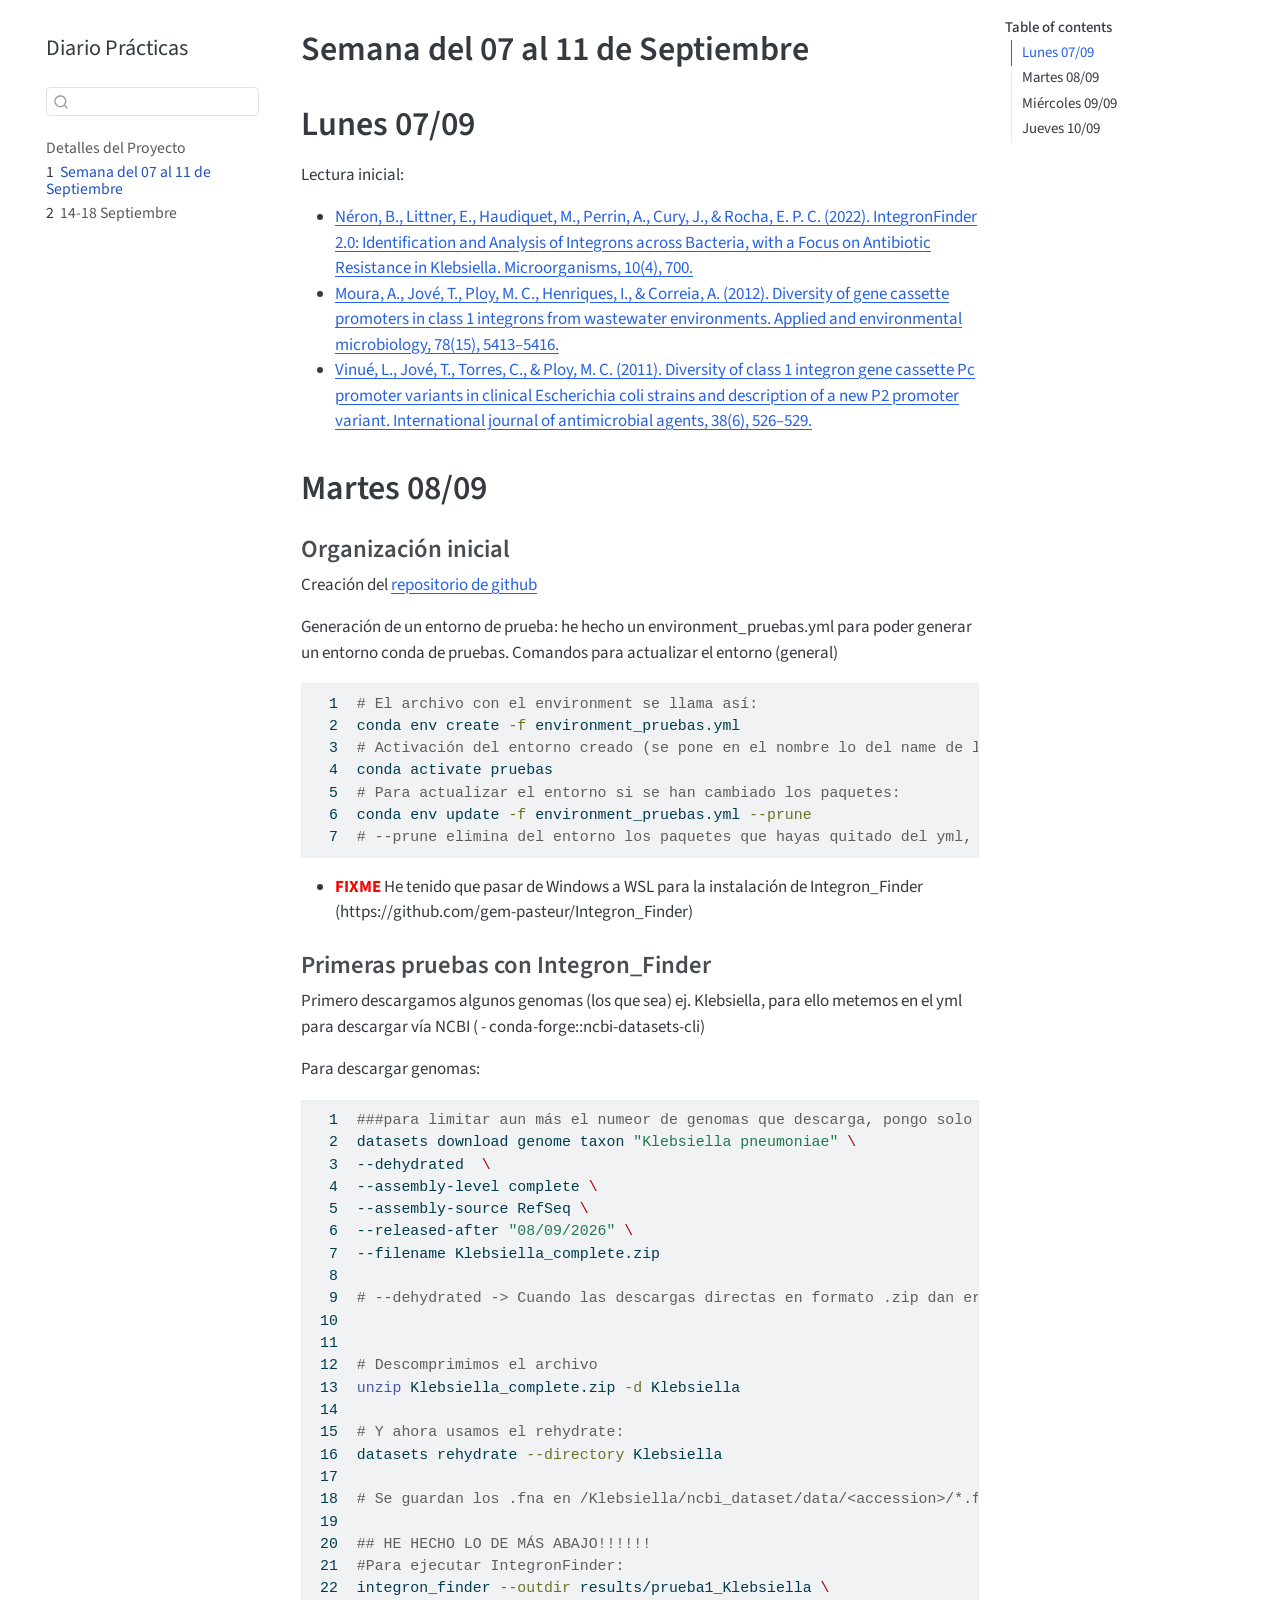
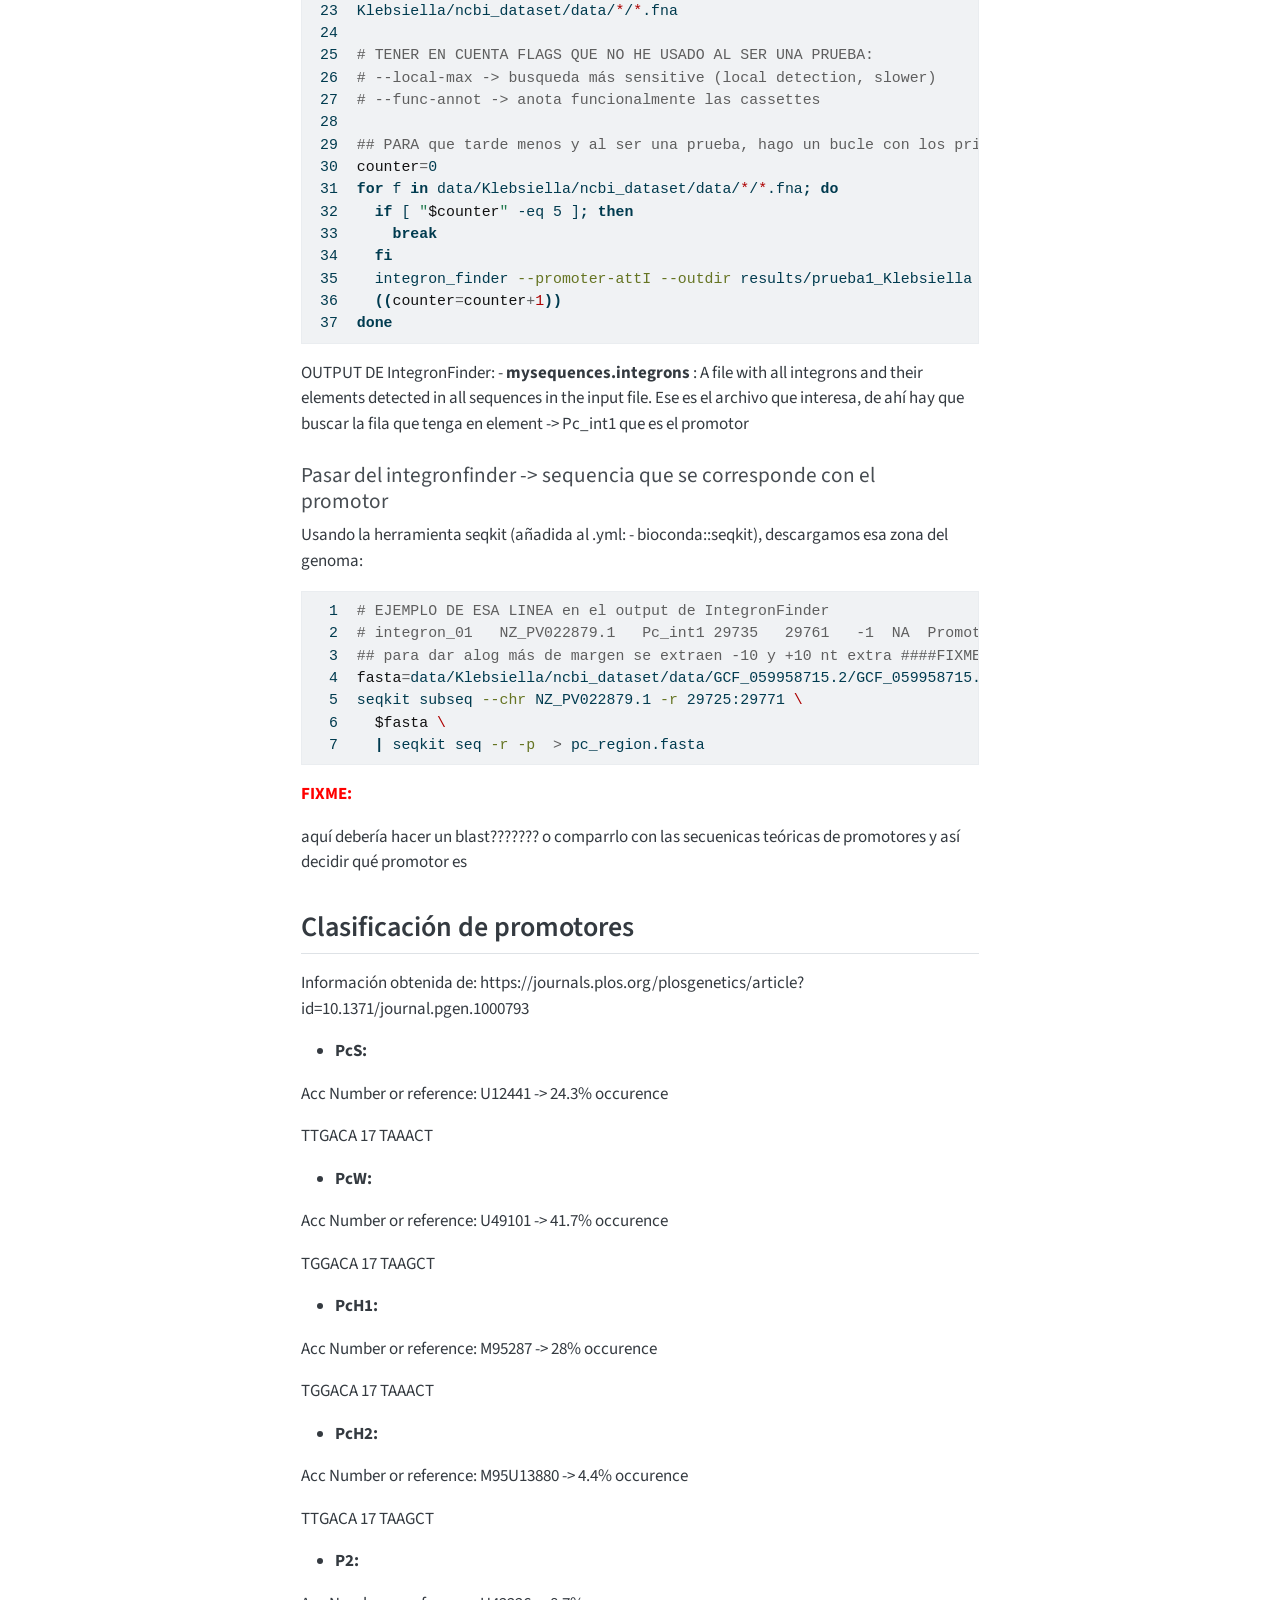
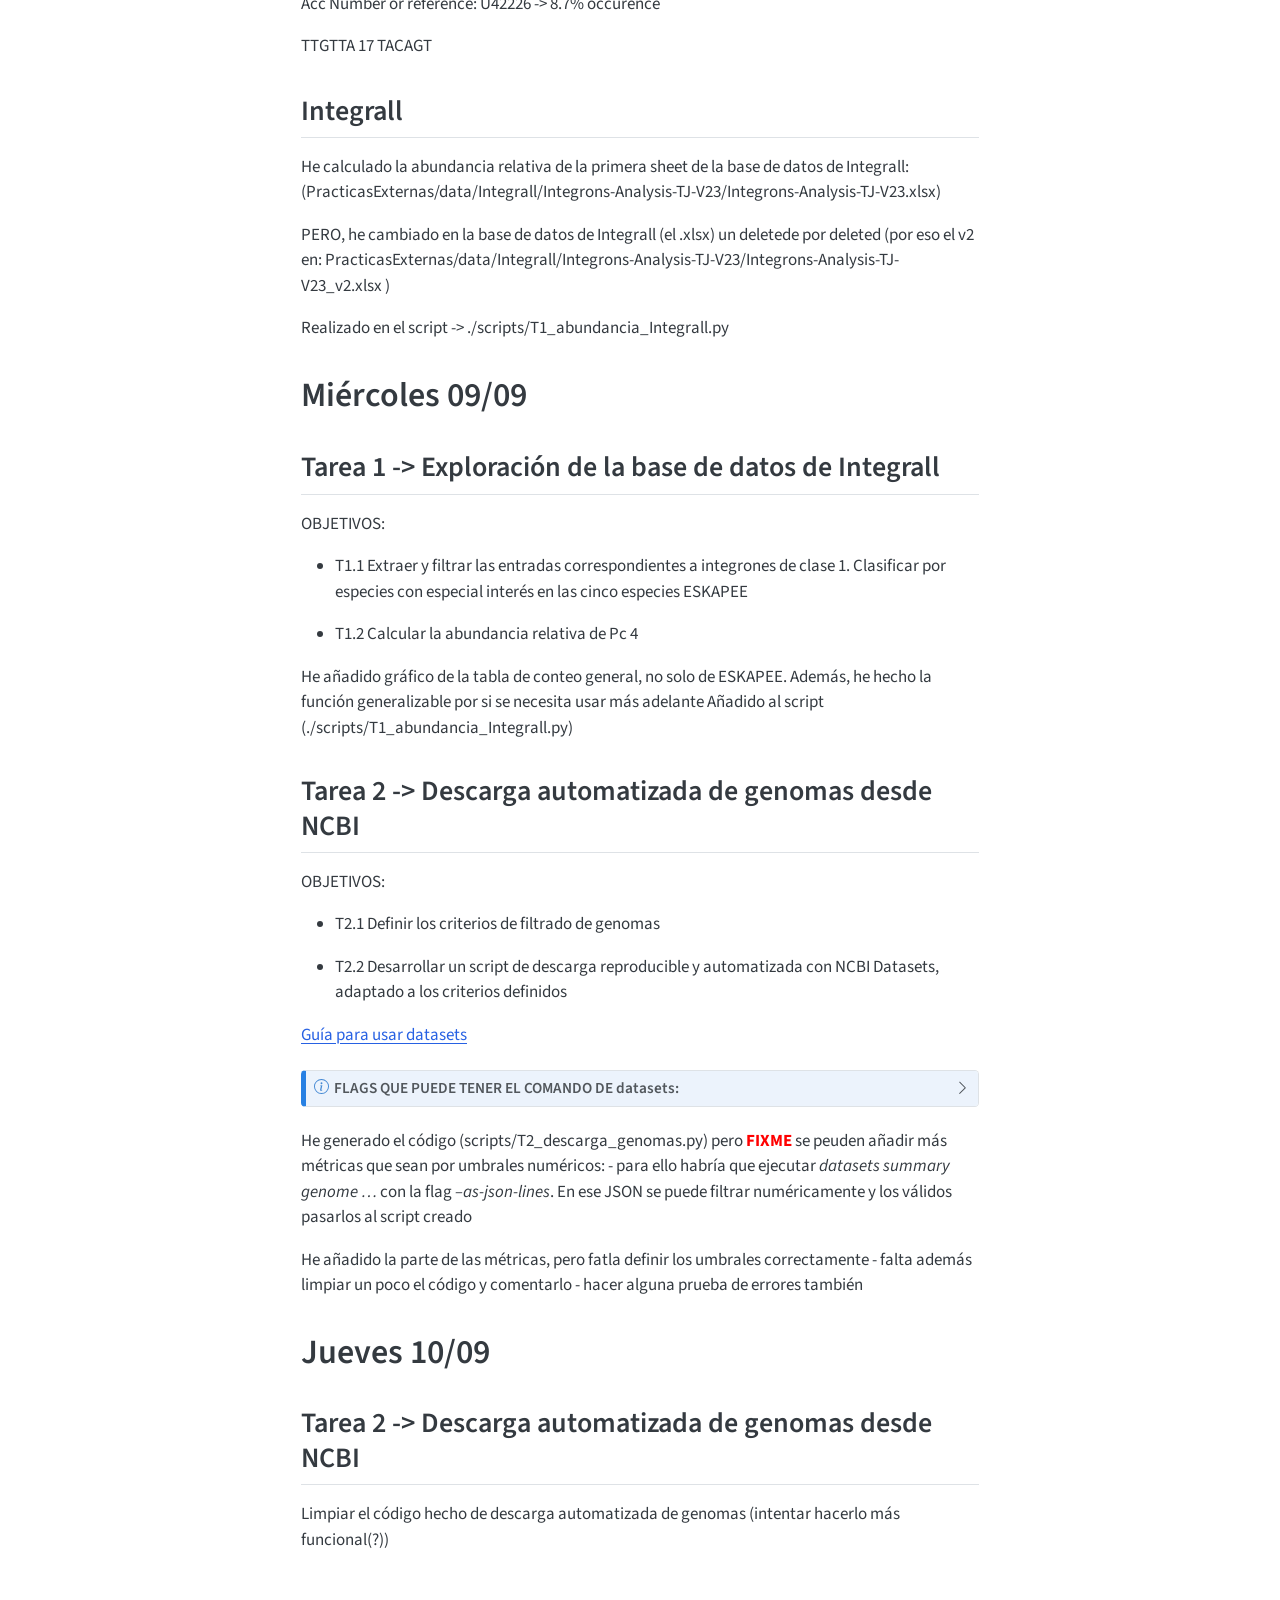
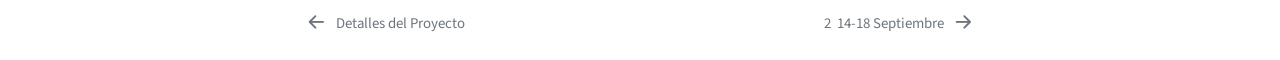
==== commit f27158f0: "objetivos 10/09" ====
--- a/qmdsemanal/_book/semana_01.html
+++ b/qmdsemanal/_book/semana_01.html
@@ -186,6 +186,10 @@
   <li><a href="#tarea-1---exploración-de-la-base-de-datos-de-integrall" id="toc-tarea-1---exploración-de-la-base-de-datos-de-integrall" class="nav-link" data-scroll-target="#tarea-1---exploración-de-la-base-de-datos-de-integrall">Tarea 1 -&gt; Exploración de la base de datos de Integrall</a></li>
   <li><a href="#tarea-2---descarga-automatizada-de-genomas-desde-ncbi" id="toc-tarea-2---descarga-automatizada-de-genomas-desde-ncbi" class="nav-link" data-scroll-target="#tarea-2---descarga-automatizada-de-genomas-desde-ncbi">Tarea 2 -&gt; Descarga automatizada de genomas desde NCBI</a></li>
   </ul></li>
+  <li><a href="#jueves-1009" id="toc-jueves-1009" class="nav-link" data-scroll-target="#jueves-1009">Jueves 10/09</a>
+  <ul class="collapse">
+  <li><a href="#tarea-2---descarga-automatizada-de-genomas-desde-ncbi-1" id="toc-tarea-2---descarga-automatizada-de-genomas-desde-ncbi-1" class="nav-link" data-scroll-target="#tarea-2---descarga-automatizada-de-genomas-desde-ncbi-1">Tarea 2 -&gt; Descarga automatizada de genomas desde NCBI</a></li>
+  </ul></li>
   </ul>
 </nav>
     </div>
@@ -379,8 +383,15 @@
 </div>
 </div>
 </div>
-<p>Tengo que generar un script que permita hacer una descarga reproducible y automatizaba con NCBI datasets y dehyrated (importante!) - algoq ue permita paralelizar. quiero que la orden de bajar se pueda hacer desde un bioproyecto (por ejemplo) o de otra forma</p>
-<p>De ifnformación sobre metodologái tengo esto: Para la obtención de los genomas, la descarga se realizará con la herramienta Datasets de NCBI (7), usando el modo dehydrated para paralelizar la obtención por bloques. Se incluirán genomas cerrados, scaffolds y contigs, aplicando como filtro principal criterios de calidad del ensamblaje (nivel de ensamblaje, contigüidad y contaminación). pero me gustaria que los criterios rollo (scaffolds, contigs… se puedan decidir)</p>
+<p>He generado el código (scripts/T2_descarga_genomas.py) pero <span style="color: red;"><strong>FIXME</strong></span> se peuden añadir más métricas que sean por umbrales numéricos: - para ello habría que ejecutar <em>datasets summary genome …</em> con la flag <em>–as-json-lines</em>. En ese JSON se puede filtrar numéricamente y los válidos pasarlos al script creado</p>
+<p>He añadido la parte de las métricas, pero fatla definir los umbrales correctamente - falta además limpiar un poco el código y comentarlo - hacer alguna prueba de errores también</p>
+</section>
+</section>
+<section id="jueves-1009" class="level1">
+<h1>Jueves 10/09</h1>
+<section id="tarea-2---descarga-automatizada-de-genomas-desde-ncbi-1" class="level2">
+<h2 class="anchored" data-anchor-id="tarea-2---descarga-automatizada-de-genomas-desde-ncbi-1">Tarea 2 -&gt; Descarga automatizada de genomas desde NCBI</h2>
+<p>Limpiar el código hecho de descarga automatizada de genomas (intentar hacerlo más funcional(?))</p>
 
 
 </section>
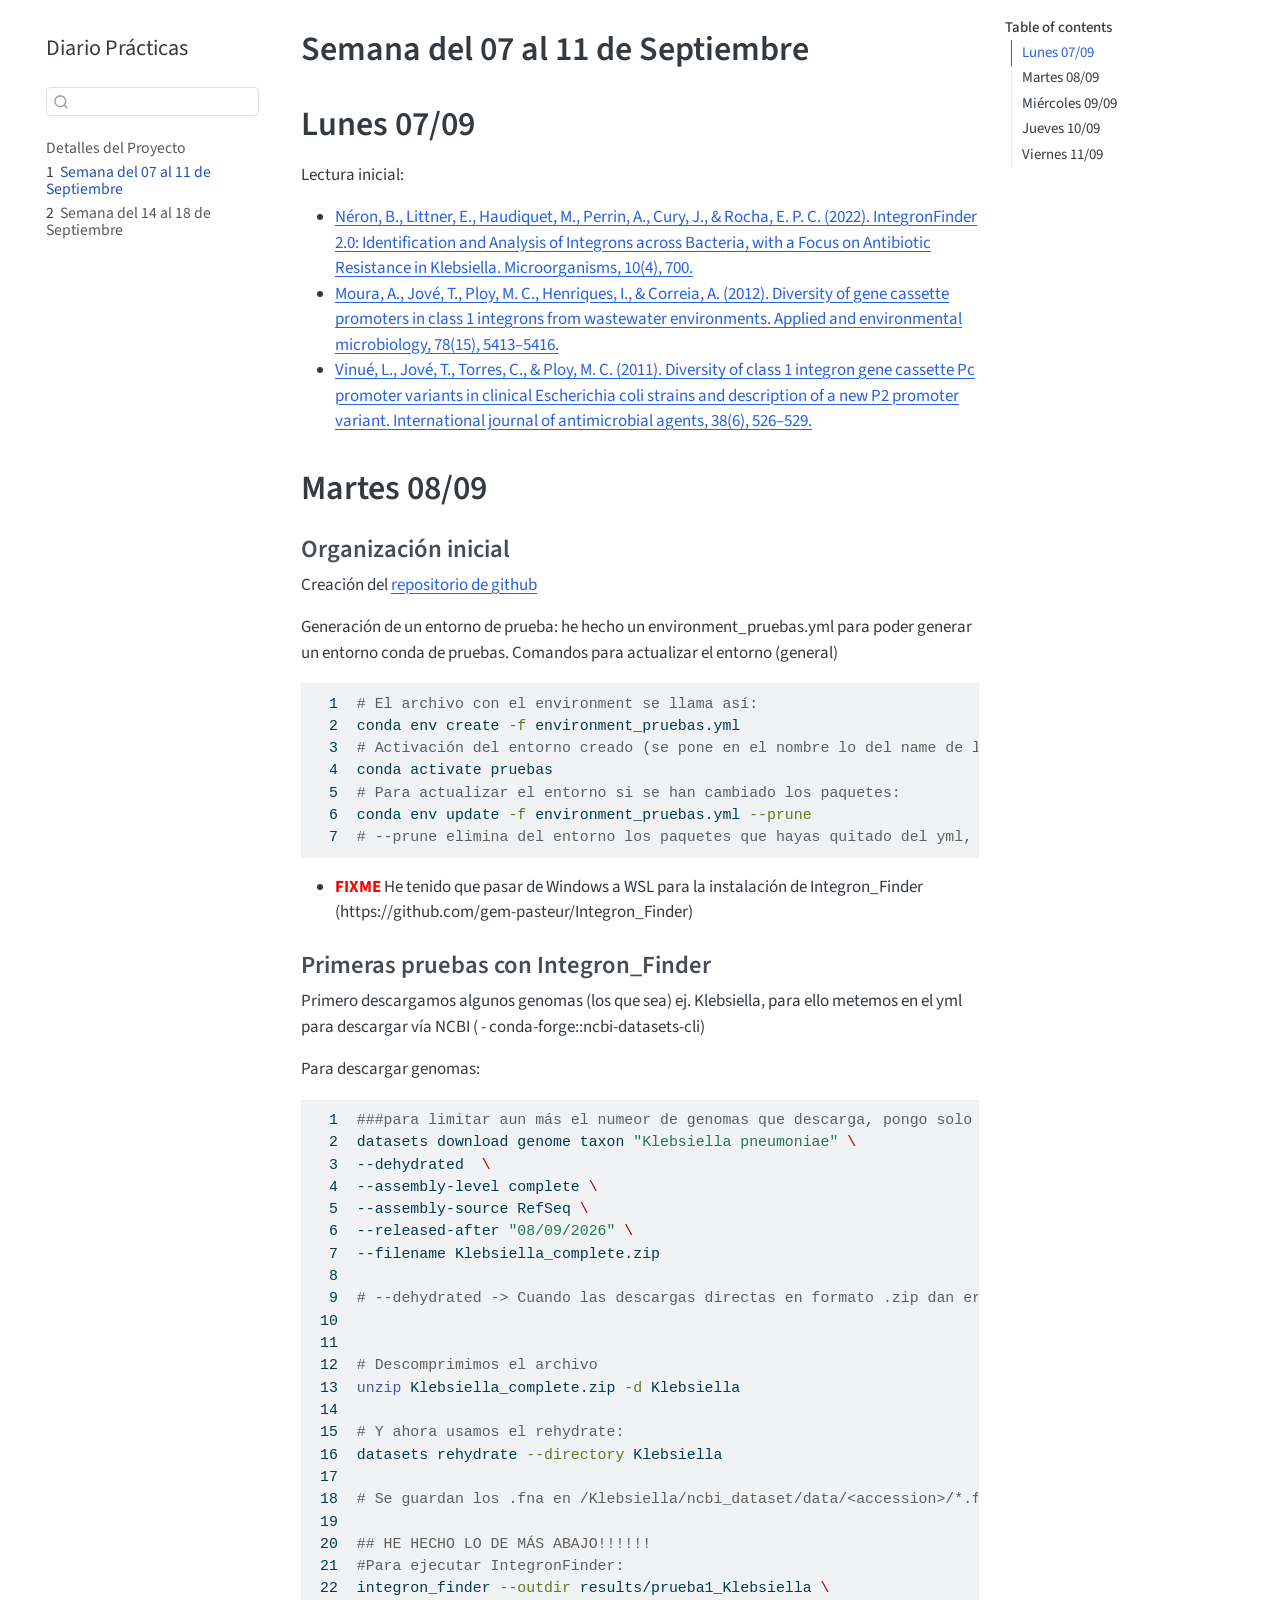
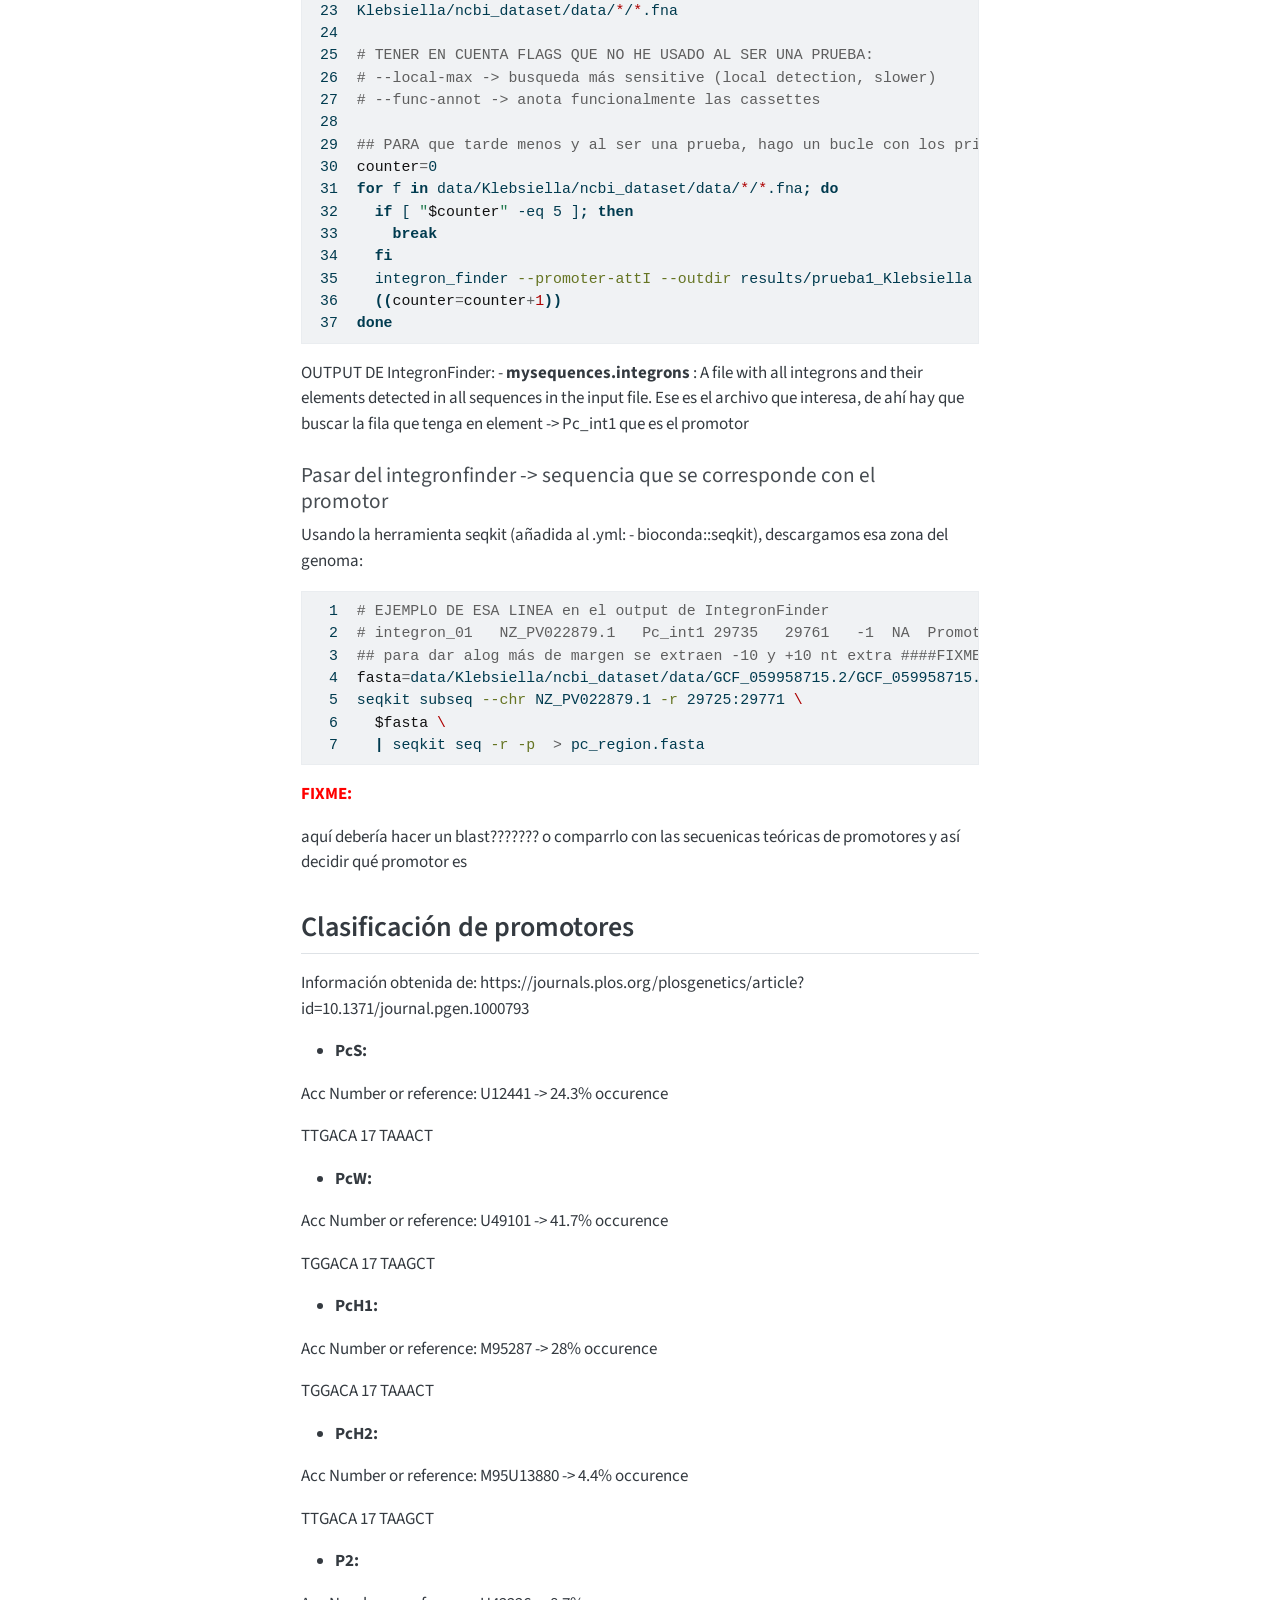
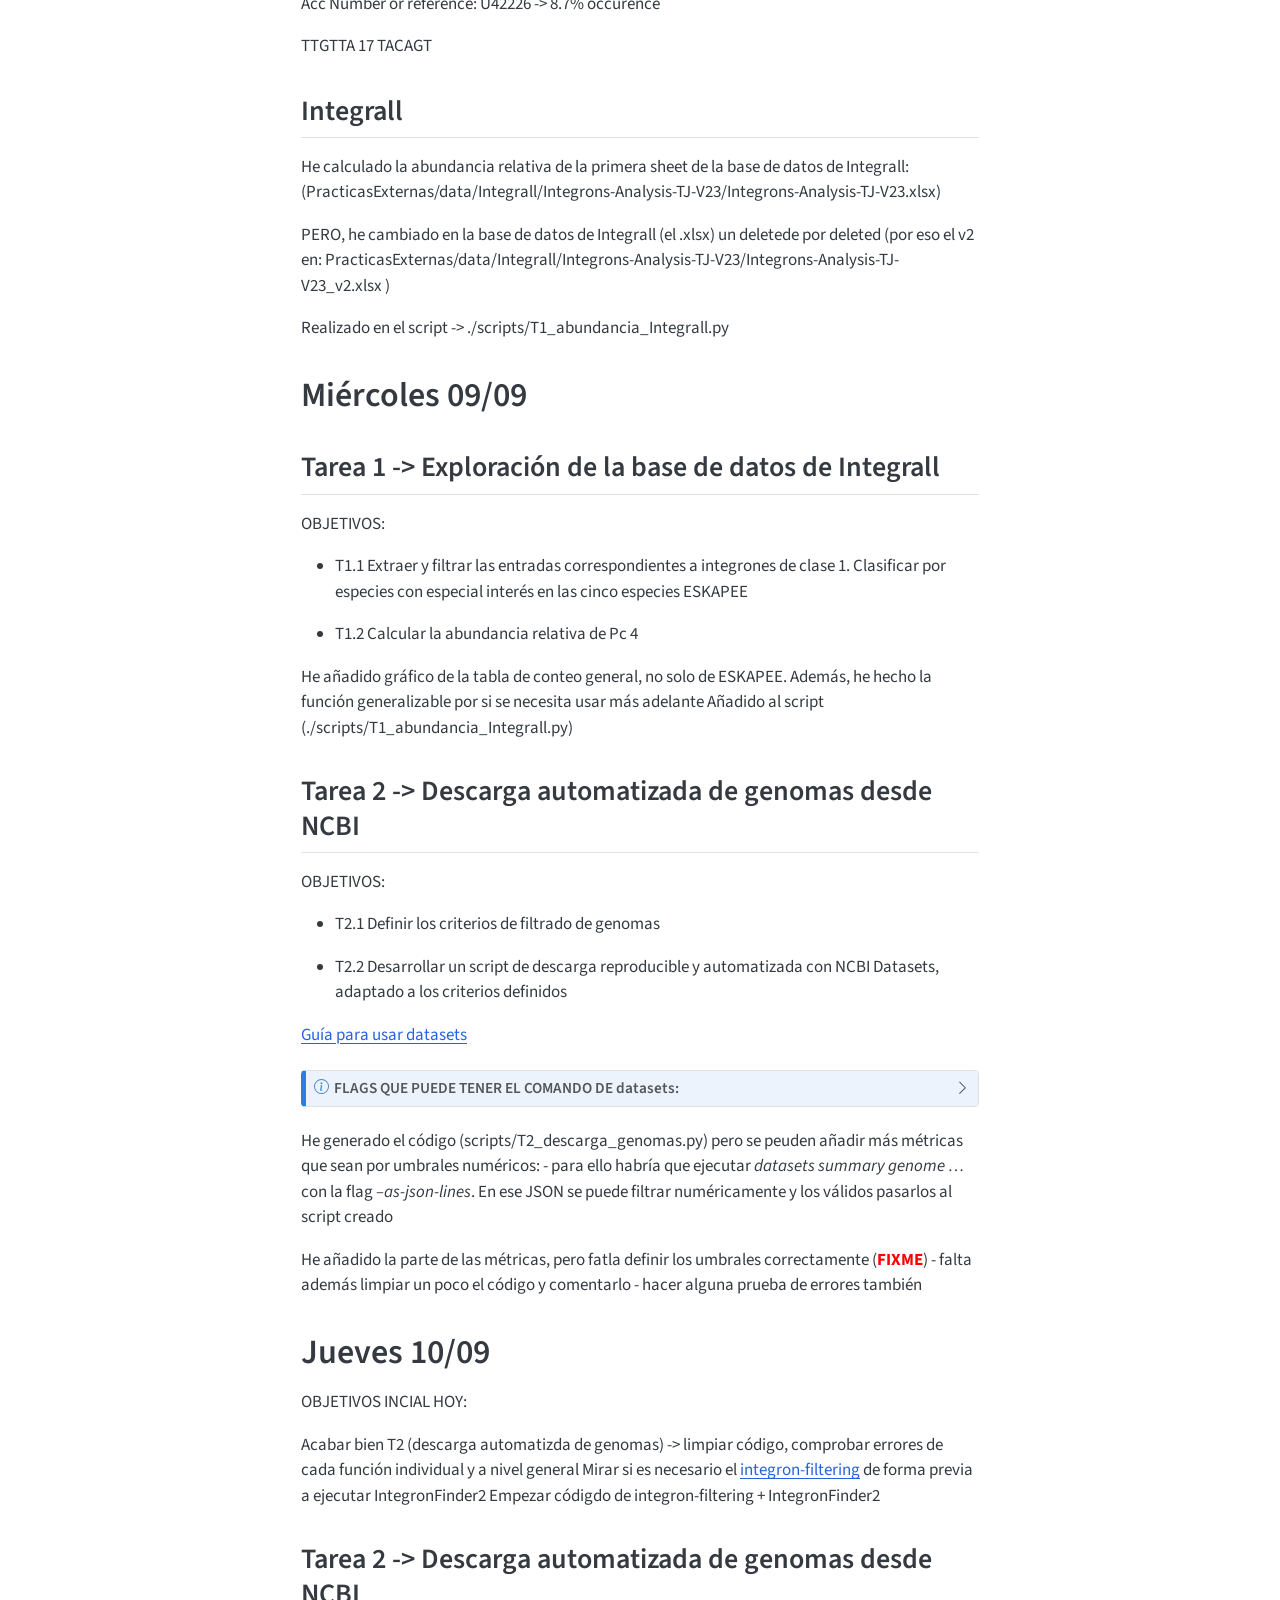
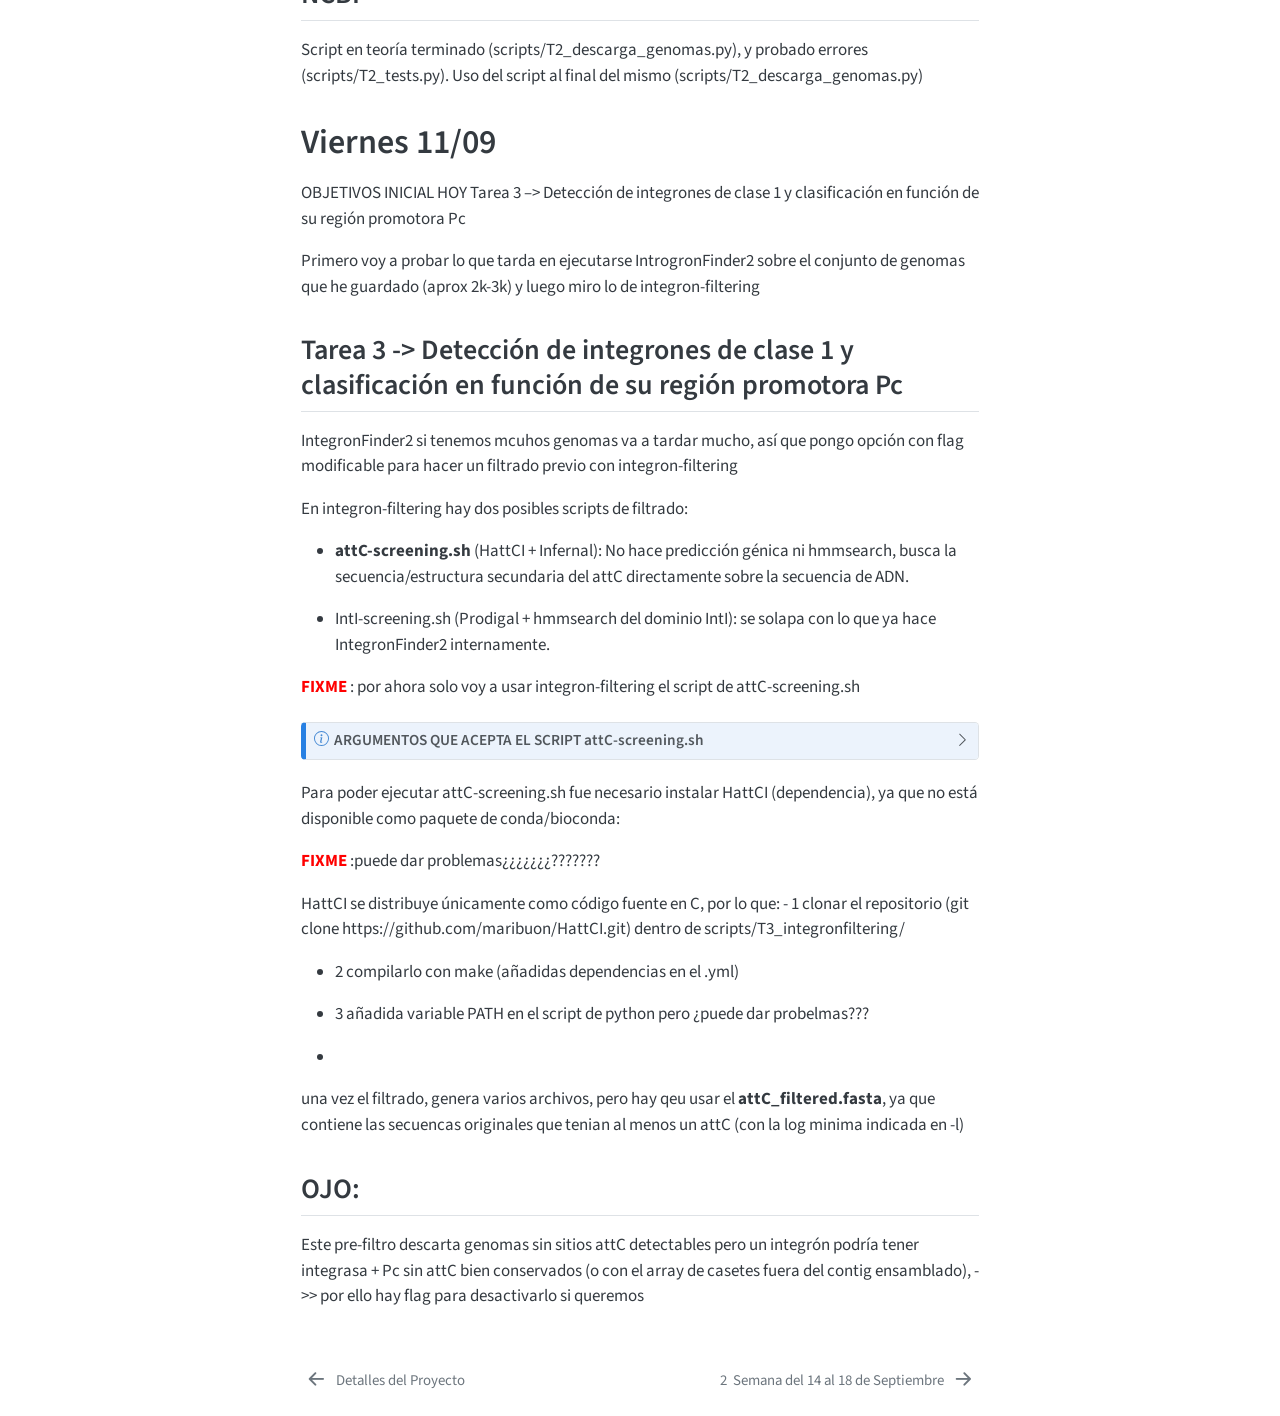
==== commit ec9f7d6b: "añadida explicacion de integron_filtering output + dependencias (HattCI)" ====
--- a/qmdsemanal/_book/semana_01.html
+++ b/qmdsemanal/_book/semana_01.html
@@ -160,7 +160,7 @@
         <li class="sidebar-item">
   <div class="sidebar-item-container"> 
   <a href="./semana_02.html" class="sidebar-item-text sidebar-link">
- <span class="menu-text"><span class="chapter-number">2</span>&nbsp; <span class="chapter-title">14-18 Septiembre</span></span></a>
+ <span class="menu-text"><span class="chapter-number">2</span>&nbsp; <span class="chapter-title">Semana del 14 al 18 de Septiembre</span></span></a>
   </div>
 </li>
     </ul>
@@ -189,6 +189,11 @@
   <li><a href="#jueves-1009" id="toc-jueves-1009" class="nav-link" data-scroll-target="#jueves-1009">Jueves 10/09</a>
   <ul class="collapse">
   <li><a href="#tarea-2---descarga-automatizada-de-genomas-desde-ncbi-1" id="toc-tarea-2---descarga-automatizada-de-genomas-desde-ncbi-1" class="nav-link" data-scroll-target="#tarea-2---descarga-automatizada-de-genomas-desde-ncbi-1">Tarea 2 -&gt; Descarga automatizada de genomas desde NCBI</a></li>
+  </ul></li>
+  <li><a href="#viernes-1109" id="toc-viernes-1109" class="nav-link" data-scroll-target="#viernes-1109">Viernes 11/09</a>
+  <ul class="collapse">
+  <li><a href="#tarea-3---detección-de-integrones-de-clase-1-y-clasificación-en-función-de-su-región-promotora-pc" id="toc-tarea-3---detección-de-integrones-de-clase-1-y-clasificación-en-función-de-su-región-promotora-pc" class="nav-link" data-scroll-target="#tarea-3---detección-de-integrones-de-clase-1-y-clasificación-en-función-de-su-región-promotora-pc">Tarea 3 -&gt; Detección de integrones de clase 1 y clasificación en función de su región promotora Pc</a></li>
+  <li><a href="#ojo" id="toc-ojo" class="nav-link" data-scroll-target="#ojo">OJO:</a></li>
   </ul></li>
   </ul>
 </nav>
@@ -383,15 +388,86 @@
 </div>
 </div>
 </div>
-<p>He generado el código (scripts/T2_descarga_genomas.py) pero <span style="color: red;"><strong>FIXME</strong></span> se peuden añadir más métricas que sean por umbrales numéricos: - para ello habría que ejecutar <em>datasets summary genome …</em> con la flag <em>–as-json-lines</em>. En ese JSON se puede filtrar numéricamente y los válidos pasarlos al script creado</p>
-<p>He añadido la parte de las métricas, pero fatla definir los umbrales correctamente - falta además limpiar un poco el código y comentarlo - hacer alguna prueba de errores también</p>
+<p>He generado el código (scripts/T2_descarga_genomas.py) pero se peuden añadir más métricas que sean por umbrales numéricos: - para ello habría que ejecutar <em>datasets summary genome …</em> con la flag <em>–as-json-lines</em>. En ese JSON se puede filtrar numéricamente y los válidos pasarlos al script creado</p>
+<p>He añadido la parte de las métricas, pero fatla definir los umbrales correctamente (<span style="color: red;"><strong>FIXME</strong></span>) - falta además limpiar un poco el código y comentarlo - hacer alguna prueba de errores también</p>
 </section>
 </section>
 <section id="jueves-1009" class="level1">
 <h1>Jueves 10/09</h1>
+<p>OBJETIVOS INCIAL HOY:</p>
+<p>Acabar bien T2 (descarga automatizda de genomas) -&gt; limpiar código, comprobar errores de cada función individual y a nivel general Mirar si es necesario el <a href="https://github.com/timghaly/integron-filtering">integron-filtering</a> de forma previa a ejecutar IntegronFinder2 Empezar códigdo de integron-filtering + IntegronFinder2</p>
 <section id="tarea-2---descarga-automatizada-de-genomas-desde-ncbi-1" class="level2">
 <h2 class="anchored" data-anchor-id="tarea-2---descarga-automatizada-de-genomas-desde-ncbi-1">Tarea 2 -&gt; Descarga automatizada de genomas desde NCBI</h2>
-<p>Limpiar el código hecho de descarga automatizada de genomas (intentar hacerlo más funcional(?))</p>
+<p>Script en teoría terminado (scripts/T2_descarga_genomas.py), y probado errores (scripts/T2_tests.py). Uso del script al final del mismo (scripts/T2_descarga_genomas.py)</p>
+</section>
+</section>
+<section id="viernes-1109" class="level1">
+<h1>Viernes 11/09</h1>
+<p>OBJETIVOS INICIAL HOY Tarea 3 –&gt; Detección de integrones de clase 1 y clasificación en función de su región promotora Pc</p>
+<p>Primero voy a probar lo que tarda en ejecutarse IntrogronFinder2 sobre el conjunto de genomas que he guardado (aprox 2k-3k) y luego miro lo de integron-filtering</p>
+<section id="tarea-3---detección-de-integrones-de-clase-1-y-clasificación-en-función-de-su-región-promotora-pc" class="level2">
+<h2 class="anchored" data-anchor-id="tarea-3---detección-de-integrones-de-clase-1-y-clasificación-en-función-de-su-región-promotora-pc">Tarea 3 -&gt; Detección de integrones de clase 1 y clasificación en función de su región promotora Pc</h2>
+<p>IntegronFinder2 si tenemos mcuhos genomas va a tardar mucho, así que pongo opción con flag modificable para hacer un filtrado previo con integron-filtering</p>
+<p>En integron-filtering hay dos posibles scripts de filtrado:</p>
+<ul>
+<li><p><strong>attC-screening.sh</strong> (HattCI + Infernal): No hace predicción génica ni hmmsearch, busca la secuencia/estructura secundaria del attC directamente sobre la secuencia de ADN.</p></li>
+<li><p>IntI-screening.sh (Prodigal + hmmsearch del dominio IntI): se solapa con lo que ya hace IntegronFinder2 internamente.</p></li>
+</ul>
+<p><span style="color: red;"><strong>FIXME</strong></span> : por ahora solo voy a usar integron-filtering el script de attC-screening.sh</p>
+<div class="callout callout-style-default callout-note callout-titled">
+<div class="callout-header d-flex align-content-center collapsed" data-bs-toggle="collapse" data-bs-target=".callout-2-contents" aria-controls="callout-2" aria-expanded="false" aria-label="Toggle callout">
+<div class="callout-icon-container">
+<i class="callout-icon"></i>
+</div>
+<div class="callout-title-container flex-fill">
+<span class="screen-reader-only">Note</span>ARGUMENTOS QUE ACEPTA EL SCRIPT attC-screening.sh
+</div>
+<div class="callout-btn-toggle d-inline-block border-0 py-1 ps-1 pe-0 float-end"><i class="callout-toggle"></i></div>
+</div>
+<div id="callout-2" class="callout-2-contents callout-collapse collapse">
+<div class="callout-body-container callout-body">
+<p>attC-screening.sh usage: usage: ./attC-screening.sh</p>
+<p>Mandatory arguments:</p>
+<ul>
+<li><strong>-m : universal attC CM (‘attCs.cm’)</strong></li>
+</ul>
+<p>El attC no se reconoce por una secuencia, sino por su estructura secundaria conservada. Se usará el dado en el propio repositorio de github, que está entrenado para reconocer attC de forma genérica (universal)</p>
+<ul>
+<li><strong>-i : input fasta of DNA sequences</strong></li>
+</ul>
+<p>Optional arguments: <span style="color: red;"><strong>he dejado las opciones por default con opción a ser modificables</strong></span></p>
+<ul>
+<li><strong>-b : bit score cut-off for cmsearch</strong> | default: 20</li>
+</ul>
+<p>A mayor cut-off, mayor debe ser el parecido</p>
+<ul>
+<li><strong>-l : minimum length of output sequences</strong> | default: 500 bp</li>
+</ul>
+<p>Longitud mínima que debe tener la secuencia para ser válida (descarta fragmentos demasiado cortos)</p>
+<ul>
+<li><strong>-t : number of CPUs</strong> | default: 1</li>
+</ul>
+<p>Número de CPUs, el default es 1 pero lo he cambiado a los máximos de la máquina -1</p>
+<ul>
+<li><strong>-o : output directory</strong> | default: current directory</li>
+</ul>
+<p>Carpeta donde se guardan los resultados</p>
+</div>
+</div>
+</div>
+<p>Para poder ejecutar attC-screening.sh fue necesario instalar HattCI (dependencia), ya que no está disponible como paquete de conda/bioconda:</p>
+<p><span style="color: red;"><strong>FIXME</strong></span> :puede dar problemas¿¿¿¿¿¿¿???????</p>
+<p>HattCI se distribuye únicamente como código fuente en C, por lo que: - 1 clonar el repositorio (git clone https://github.com/maribuon/HattCI.git) dentro de scripts/T3_integronfiltering/</p>
+<ul>
+<li><p>2 compilarlo con make (añadidas dependencias en el .yml)</p></li>
+<li><p>3 añadida variable PATH en el script de python pero ¿puede dar probelmas???</p></li>
+<li></li>
+</ul>
+<p>una vez el filtrado, genera varios archivos, pero hay qeu usar el <strong>attC_filtered.fasta</strong>, ya que contiene las secuencas originales que tenian al menos un attC (con la log minima indicada en -l)</p>
+</section>
+<section id="ojo" class="level2">
+<h2 class="anchored" data-anchor-id="ojo">OJO:</h2>
+<p>Este pre-filtro descarta genomas sin sitios attC detectables pero un integrón podría tener integrasa + Pc sin attC bien conservados (o con el array de casetes fuera del contig ensamblado), -&gt;&gt; por ello hay flag para desactivarlo si queremos</p>
 
 
 </section>
@@ -805,8 +881,8 @@
       </a>          
   </div>
   <div class="nav-page nav-page-next">
-      <a href="./semana_02.html" class="pagination-link" aria-label="14-18 Septiembre">
-        <span class="nav-page-text"><span class="chapter-number">2</span>&nbsp; <span class="chapter-title">14-18 Septiembre</span></span> <i class="bi bi-arrow-right-short"></i>
+      <a href="./semana_02.html" class="pagination-link" aria-label="Semana del 14 al 18 de Septiembre">
+        <span class="nav-page-text"><span class="chapter-number">2</span>&nbsp; <span class="chapter-title">Semana del 14 al 18 de Septiembre</span></span> <i class="bi bi-arrow-right-short"></i>
       </a>
   </div>
 </nav>
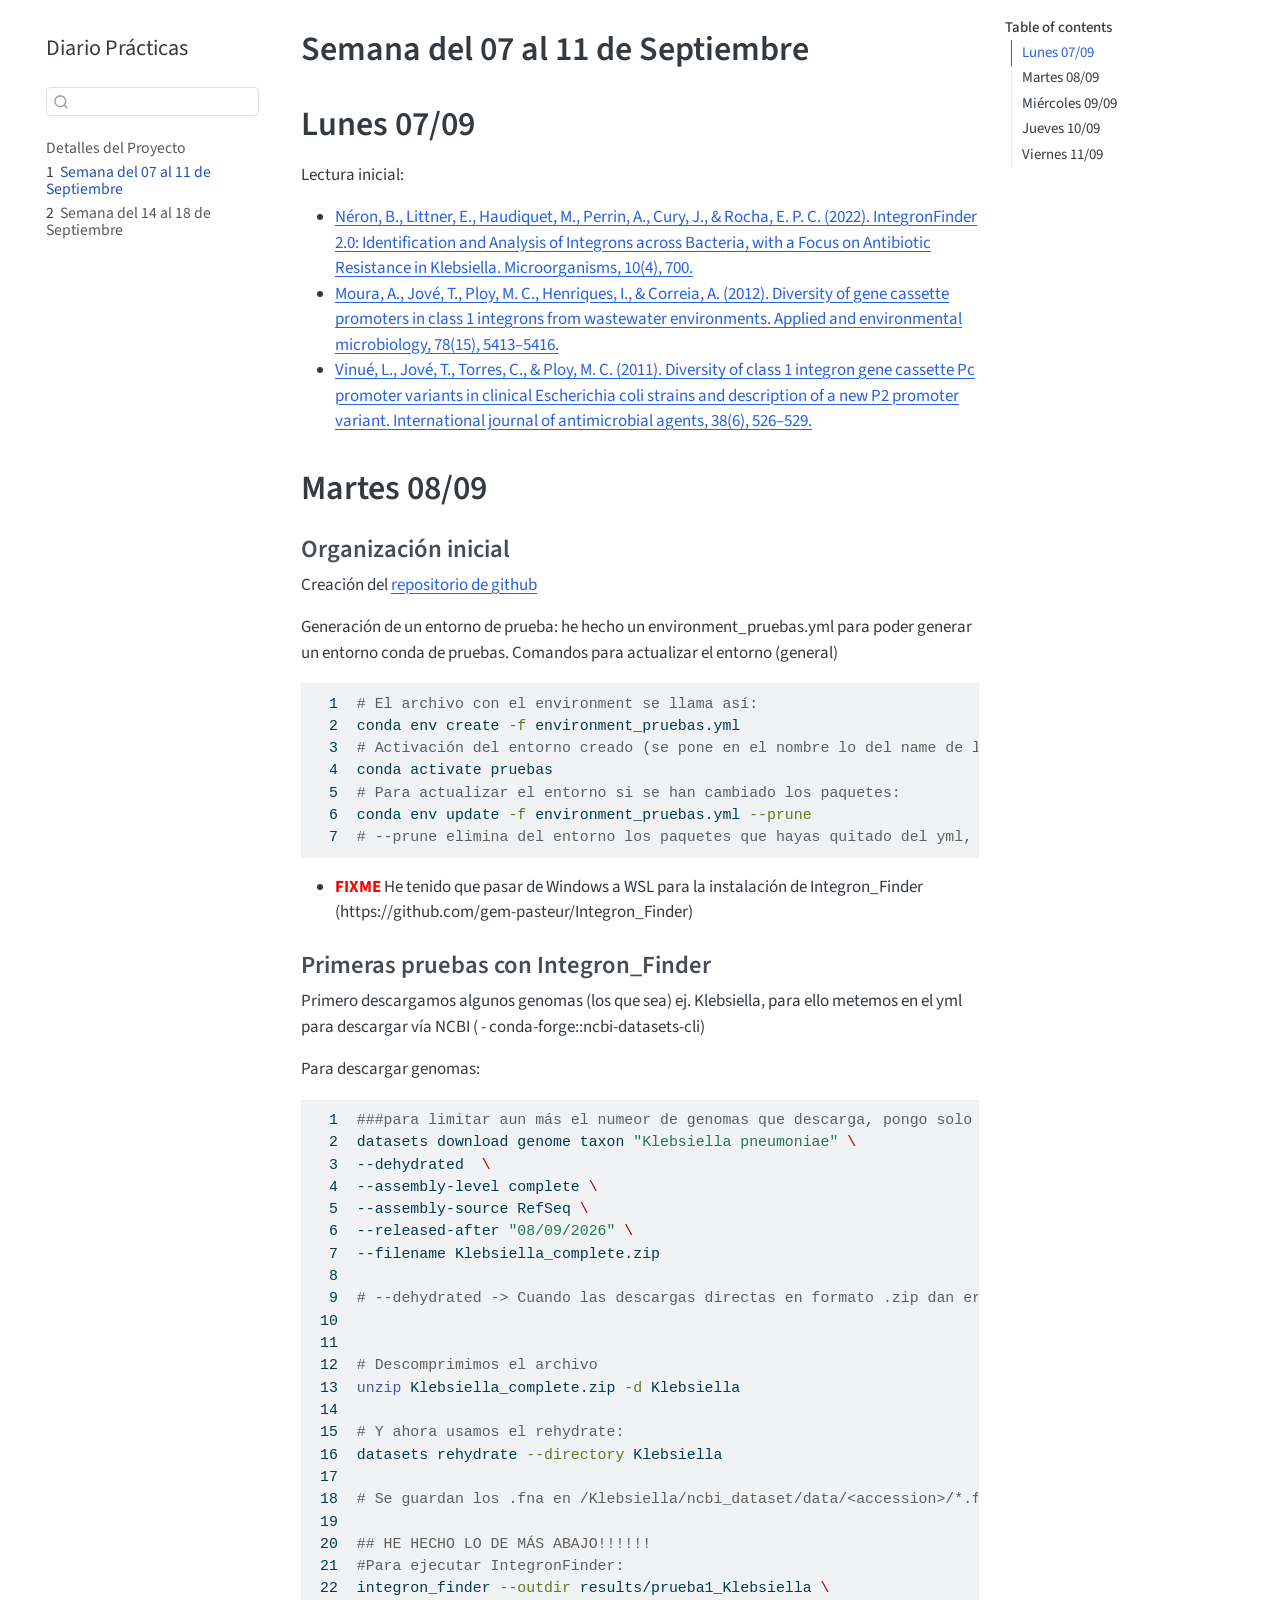
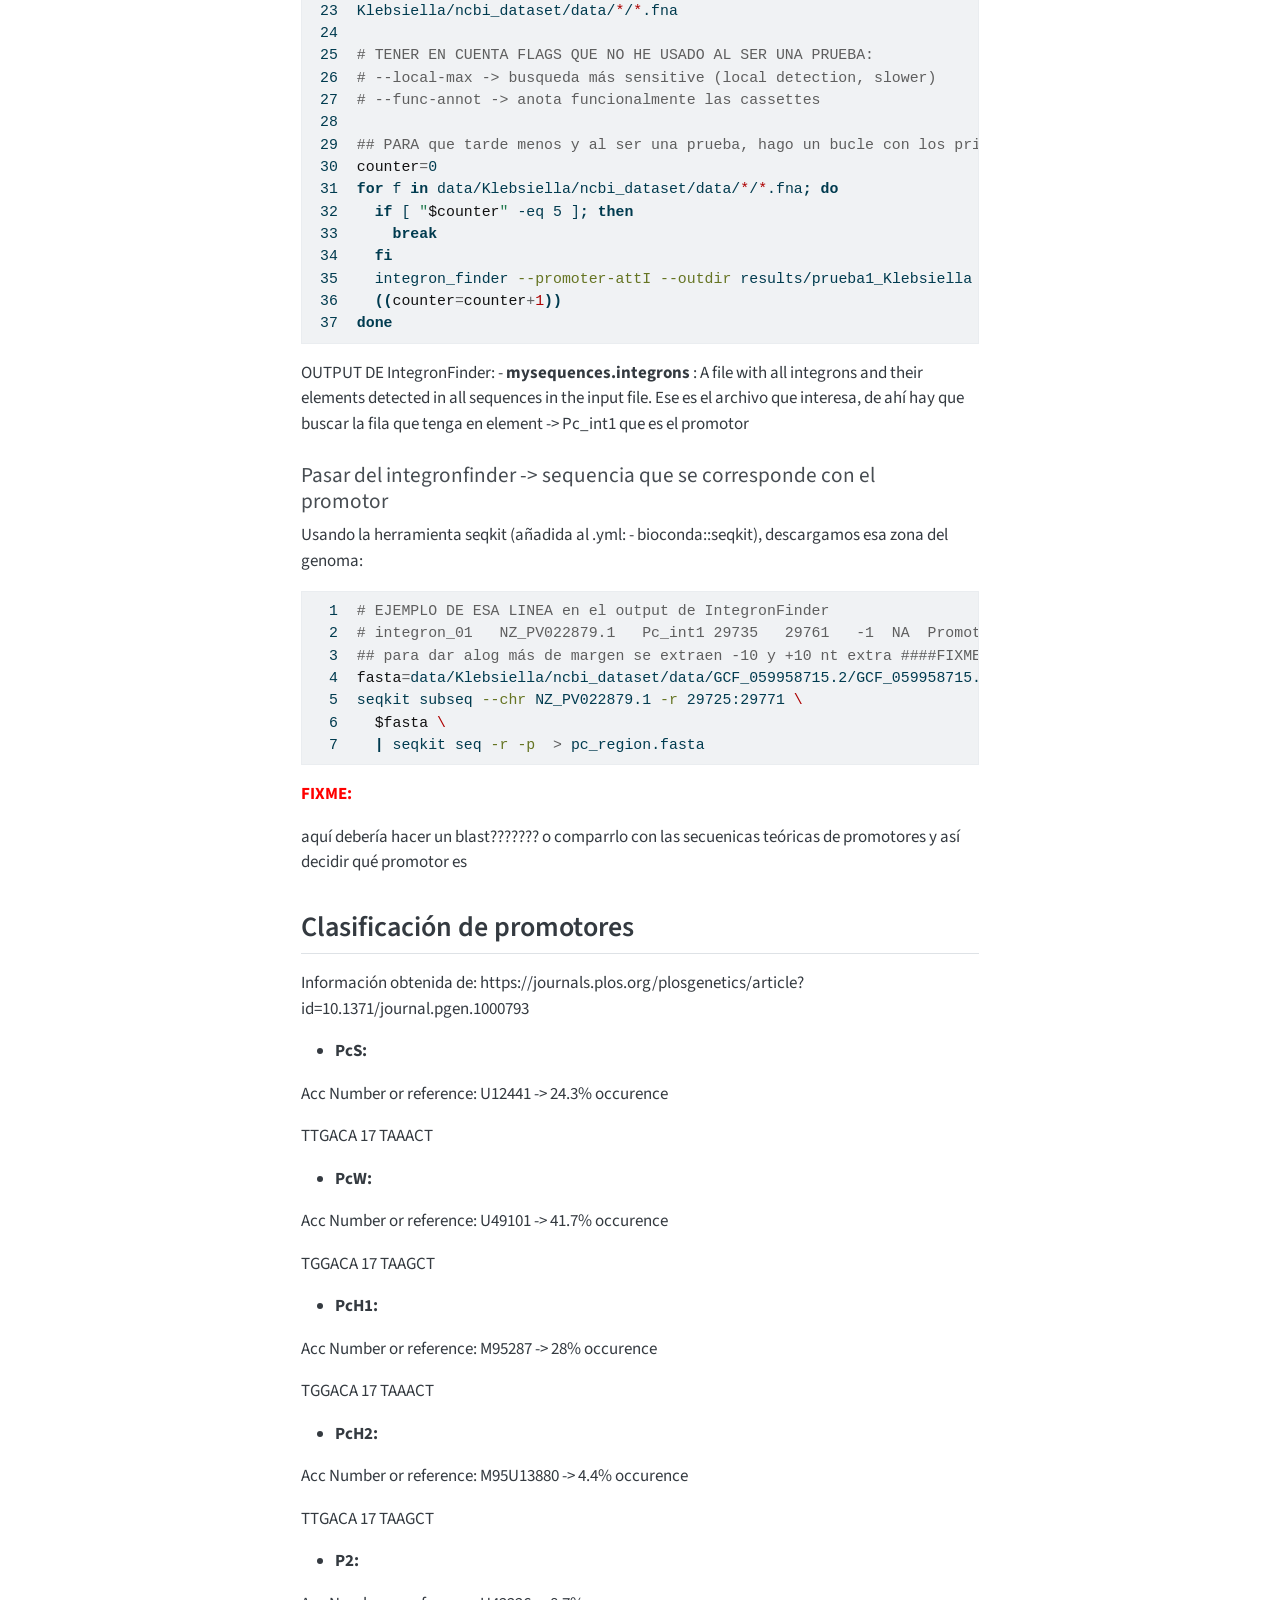
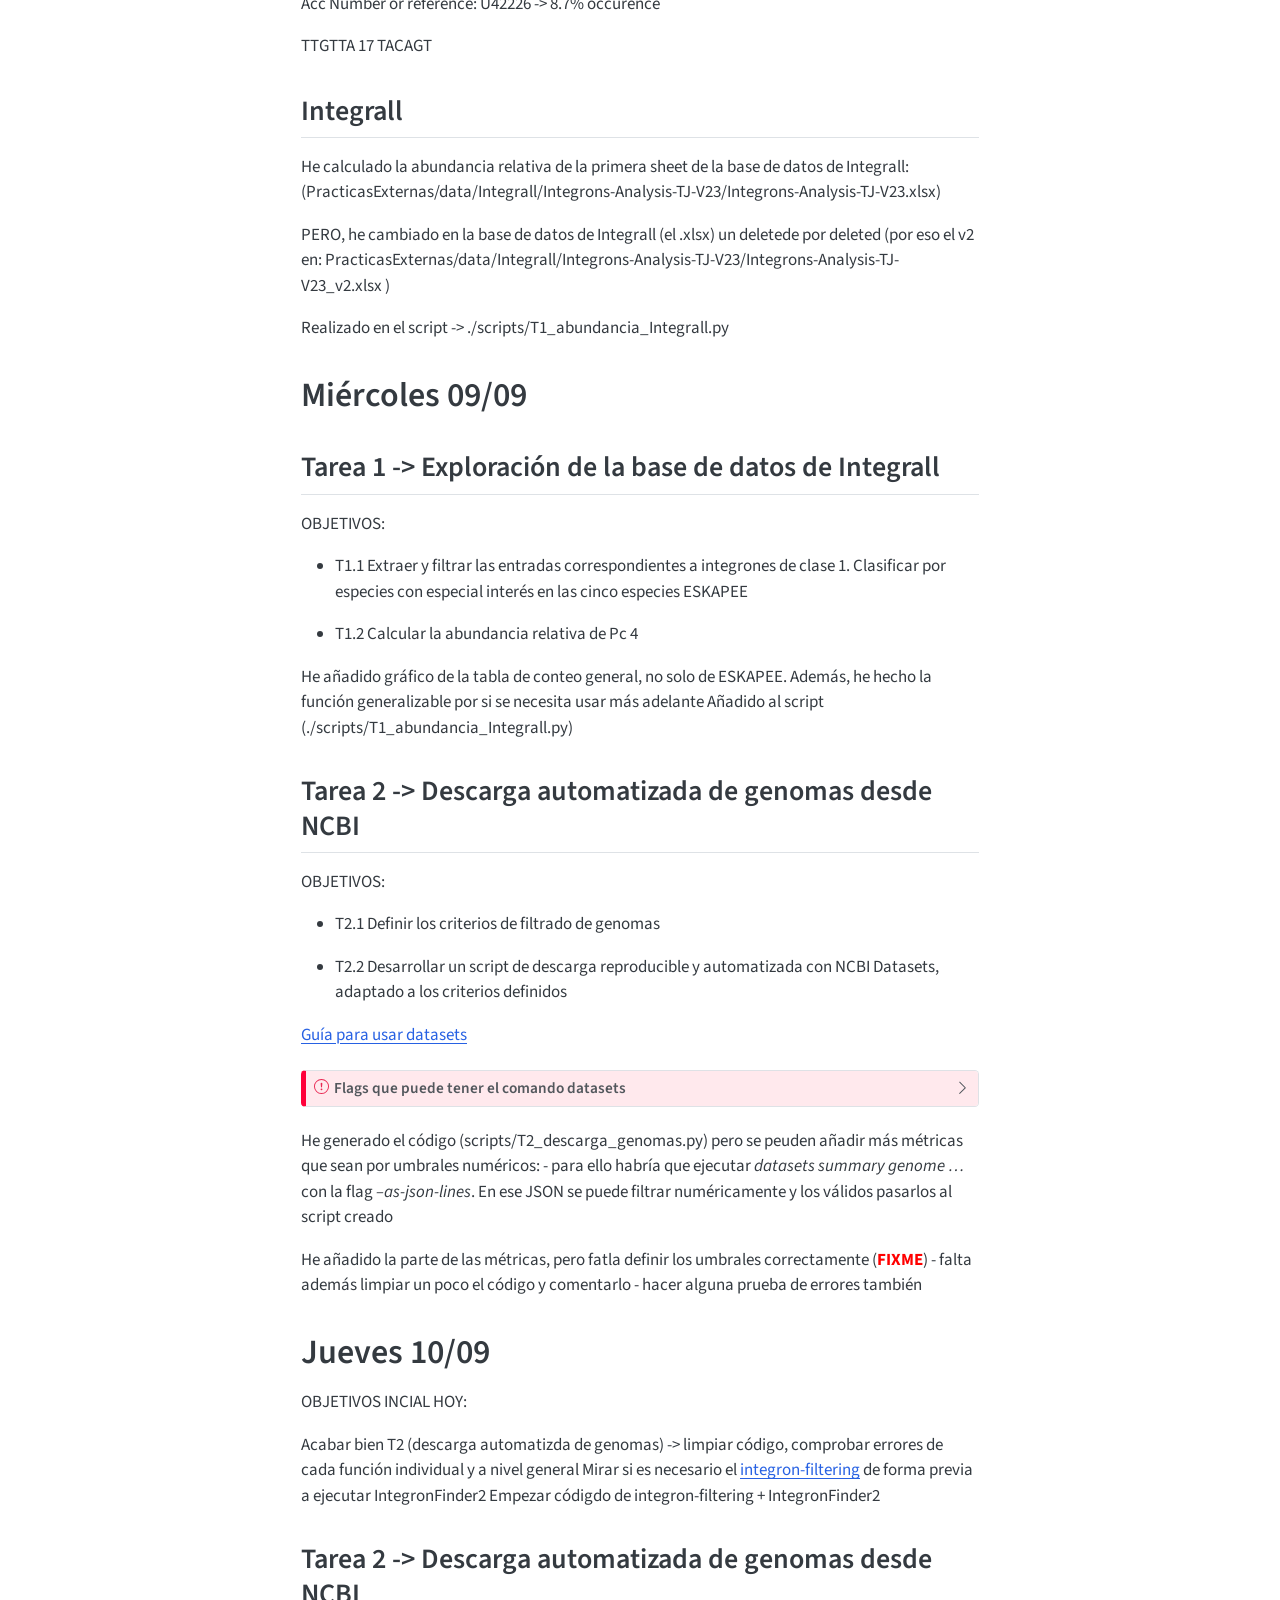
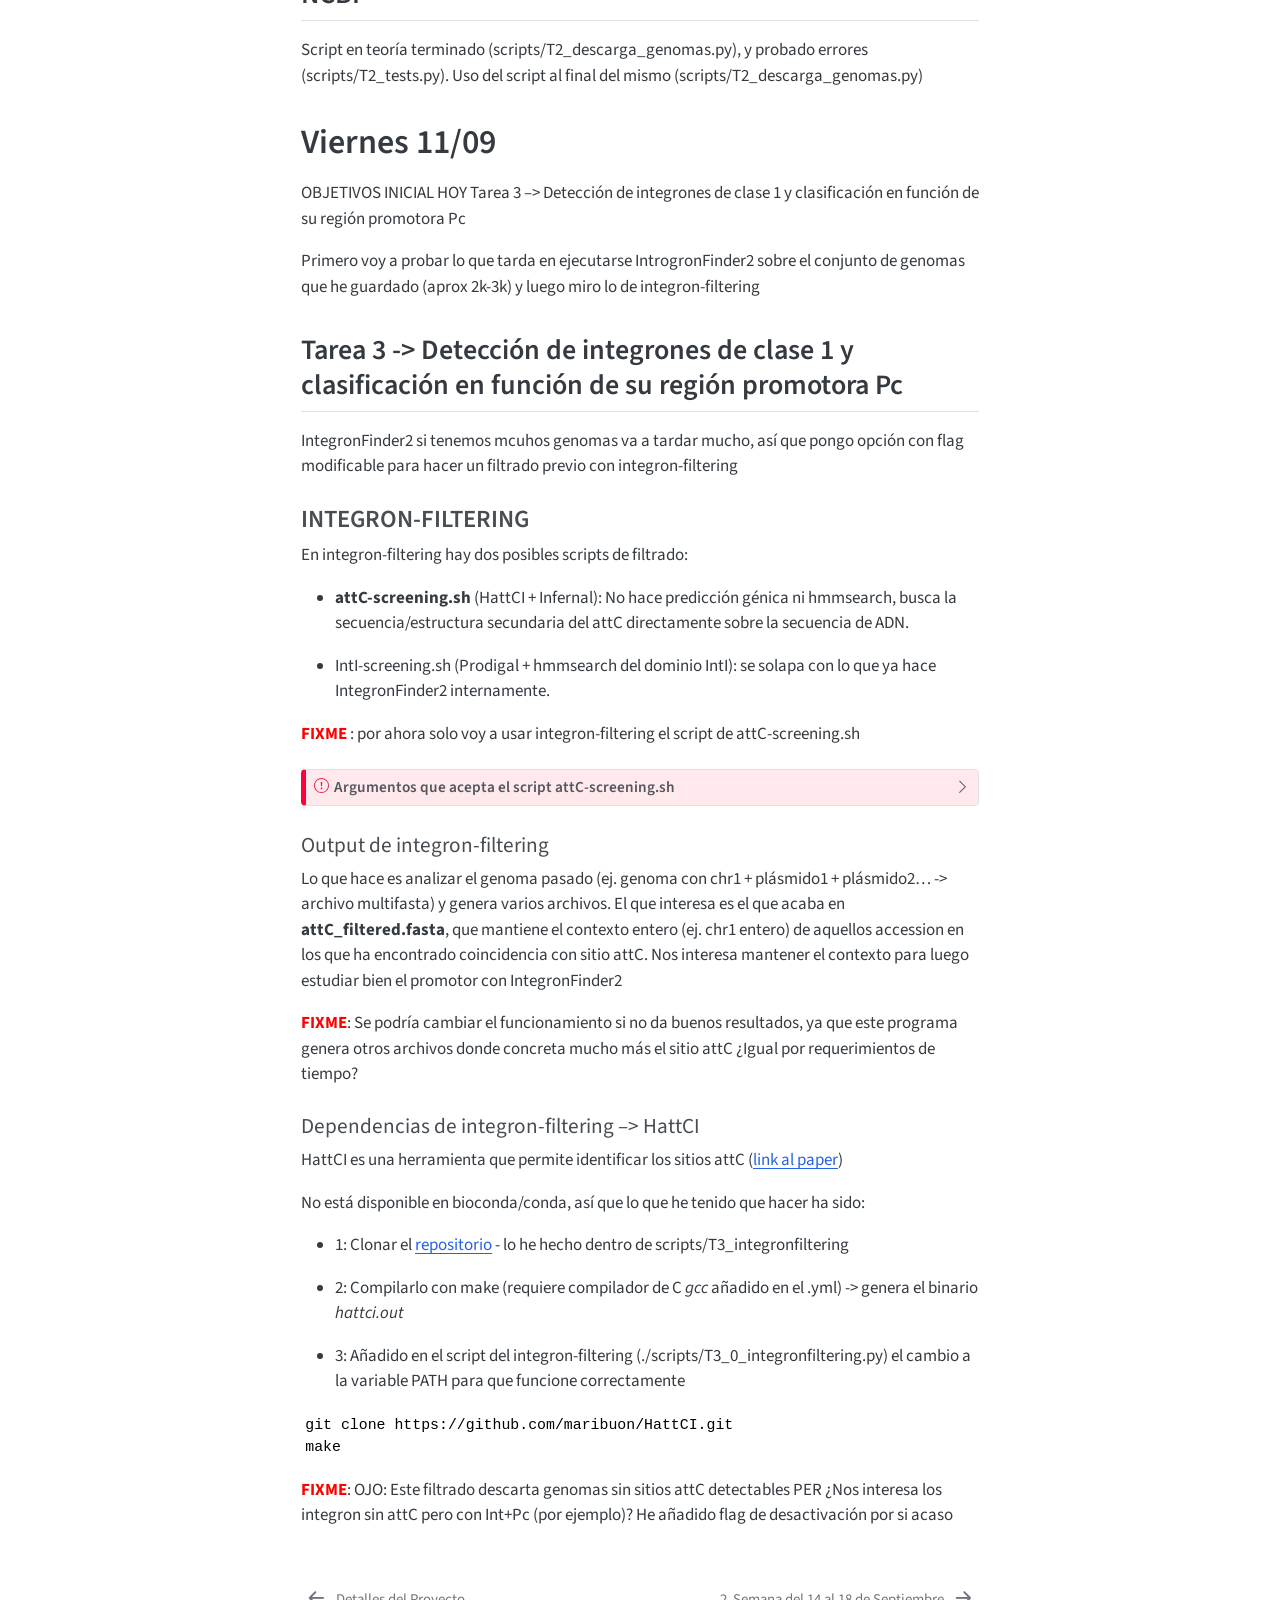
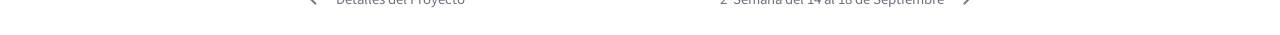
==== commit 868c923e: "explicacion y seleccion argumentos integronFinder2" ====
--- a/qmdsemanal/_book/semana_01.html
+++ b/qmdsemanal/_book/semana_01.html
@@ -192,8 +192,10 @@
   </ul></li>
   <li><a href="#viernes-1109" id="toc-viernes-1109" class="nav-link" data-scroll-target="#viernes-1109">Viernes 11/09</a>
   <ul class="collapse">
-  <li><a href="#tarea-3---detección-de-integrones-de-clase-1-y-clasificación-en-función-de-su-región-promotora-pc" id="toc-tarea-3---detección-de-integrones-de-clase-1-y-clasificación-en-función-de-su-región-promotora-pc" class="nav-link" data-scroll-target="#tarea-3---detección-de-integrones-de-clase-1-y-clasificación-en-función-de-su-región-promotora-pc">Tarea 3 -&gt; Detección de integrones de clase 1 y clasificación en función de su región promotora Pc</a></li>
-  <li><a href="#ojo" id="toc-ojo" class="nav-link" data-scroll-target="#ojo">OJO:</a></li>
+  <li><a href="#tarea-3---detección-de-integrones-de-clase-1-y-clasificación-en-función-de-su-región-promotora-pc" id="toc-tarea-3---detección-de-integrones-de-clase-1-y-clasificación-en-función-de-su-región-promotora-pc" class="nav-link" data-scroll-target="#tarea-3---detección-de-integrones-de-clase-1-y-clasificación-en-función-de-su-región-promotora-pc">Tarea 3 -&gt; Detección de integrones de clase 1 y clasificación en función de su región promotora Pc</a>
+  <ul class="collapse">
+  <li><a href="#integron-filtering" id="toc-integron-filtering" class="nav-link" data-scroll-target="#integron-filtering">INTEGRON-FILTERING</a></li>
+  </ul></li>
   </ul></li>
   </ul>
 </nav>
@@ -357,13 +359,13 @@
 <li><p>T2.2 Desarrollar un script de descarga reproducible y automatizada con NCBI Datasets, adaptado a los criterios definidos</p></li>
 </ul>
 <p><a href="https://github.com/ncbi/datasets">Guía para usar datasets</a></p>
-<div class="callout callout-style-default callout-note callout-titled">
+<div class="callout callout-style-default callout-important callout-titled">
 <div class="callout-header d-flex align-content-center collapsed" data-bs-toggle="collapse" data-bs-target=".callout-1-contents" aria-controls="callout-1" aria-expanded="false" aria-label="Toggle callout">
 <div class="callout-icon-container">
 <i class="callout-icon"></i>
 </div>
 <div class="callout-title-container flex-fill">
-<span class="screen-reader-only">Note</span>FLAGS QUE PUEDE TENER EL COMANDO DE datasets:
+<span class="screen-reader-only">Important</span>Flags que puede tener el comando datasets
 </div>
 <div class="callout-btn-toggle d-inline-block border-0 py-1 ps-1 pe-0 float-end"><i class="callout-toggle"></i></div>
 </div>
@@ -408,19 +410,21 @@
 <section id="tarea-3---detección-de-integrones-de-clase-1-y-clasificación-en-función-de-su-región-promotora-pc" class="level2">
 <h2 class="anchored" data-anchor-id="tarea-3---detección-de-integrones-de-clase-1-y-clasificación-en-función-de-su-región-promotora-pc">Tarea 3 -&gt; Detección de integrones de clase 1 y clasificación en función de su región promotora Pc</h2>
 <p>IntegronFinder2 si tenemos mcuhos genomas va a tardar mucho, así que pongo opción con flag modificable para hacer un filtrado previo con integron-filtering</p>
+<section id="integron-filtering" class="level3">
+<h3 class="anchored" data-anchor-id="integron-filtering">INTEGRON-FILTERING</h3>
 <p>En integron-filtering hay dos posibles scripts de filtrado:</p>
 <ul>
 <li><p><strong>attC-screening.sh</strong> (HattCI + Infernal): No hace predicción génica ni hmmsearch, busca la secuencia/estructura secundaria del attC directamente sobre la secuencia de ADN.</p></li>
 <li><p>IntI-screening.sh (Prodigal + hmmsearch del dominio IntI): se solapa con lo que ya hace IntegronFinder2 internamente.</p></li>
 </ul>
 <p><span style="color: red;"><strong>FIXME</strong></span> : por ahora solo voy a usar integron-filtering el script de attC-screening.sh</p>
-<div class="callout callout-style-default callout-note callout-titled">
+<div class="callout callout-style-default callout-important callout-titled">
 <div class="callout-header d-flex align-content-center collapsed" data-bs-toggle="collapse" data-bs-target=".callout-2-contents" aria-controls="callout-2" aria-expanded="false" aria-label="Toggle callout">
 <div class="callout-icon-container">
 <i class="callout-icon"></i>
 </div>
 <div class="callout-title-container flex-fill">
-<span class="screen-reader-only">Note</span>ARGUMENTOS QUE ACEPTA EL SCRIPT attC-screening.sh
+<span class="screen-reader-only">Important</span>Argumentos que acepta el script attC-screening.sh
 </div>
 <div class="callout-btn-toggle d-inline-block border-0 py-1 ps-1 pe-0 float-end"><i class="callout-toggle"></i></div>
 </div>
@@ -435,7 +439,7 @@
 <ul>
 <li><strong>-i : input fasta of DNA sequences</strong></li>
 </ul>
-<p>Optional arguments: <span style="color: red;"><strong>he dejado las opciones por default con opción a ser modificables</strong></span></p>
+<p>Optional arguments: <span style="color: red;">he dejado las opciones por default con opción a ser modificables MENOS los CPUs</span></p>
 <ul>
 <li><strong>-b : bit score cut-off for cmsearch</strong> | default: 20</li>
 </ul>
@@ -455,21 +459,27 @@
 </div>
 </div>
 </div>
-<p>Para poder ejecutar attC-screening.sh fue necesario instalar HattCI (dependencia), ya que no está disponible como paquete de conda/bioconda:</p>
-<p><span style="color: red;"><strong>FIXME</strong></span> :puede dar problemas¿¿¿¿¿¿¿???????</p>
-<p>HattCI se distribuye únicamente como código fuente en C, por lo que: - 1 clonar el repositorio (git clone https://github.com/maribuon/HattCI.git) dentro de scripts/T3_integronfiltering/</p>
-<ul>
-<li><p>2 compilarlo con make (añadidas dependencias en el .yml)</p></li>
-<li><p>3 añadida variable PATH en el script de python pero ¿puede dar probelmas???</p></li>
-<li></li>
-</ul>
-<p>una vez el filtrado, genera varios archivos, pero hay qeu usar el <strong>attC_filtered.fasta</strong>, ya que contiene las secuencas originales que tenian al menos un attC (con la log minima indicada en -l)</p>
-</section>
-<section id="ojo" class="level2">
-<h2 class="anchored" data-anchor-id="ojo">OJO:</h2>
-<p>Este pre-filtro descarta genomas sin sitios attC detectables pero un integrón podría tener integrasa + Pc sin attC bien conservados (o con el array de casetes fuera del contig ensamblado), -&gt;&gt; por ello hay flag para desactivarlo si queremos</p>
-
-
+<section id="output-de-integron-filtering" class="level4">
+<h4 class="anchored" data-anchor-id="output-de-integron-filtering">Output de integron-filtering</h4>
+<p>Lo que hace es analizar el genoma pasado (ej. genoma con chr1 + plásmido1 + plásmido2… -&gt; archivo multifasta) y genera varios archivos. El que interesa es el que acaba en <strong>attC_filtered.fasta</strong>, que mantiene el contexto entero (ej. chr1 entero) de aquellos accession en los que ha encontrado coincidencia con sitio attC. Nos interesa mantener el contexto para luego estudiar bien el promotor con IntegronFinder2</p>
+<p><span style="color: red;"><strong>FIXME</strong></span>: Se podría cambiar el funcionamiento si no da buenos resultados, ya que este programa genera otros archivos donde concreta mucho más el sitio attC ¿Igual por requerimientos de tiempo?</p>
+</section>
+<section id="dependencias-de-integron-filtering-hattci" class="level4">
+<h4 class="anchored" data-anchor-id="dependencias-de-integron-filtering-hattci">Dependencias de integron-filtering –&gt; HattCI</h4>
+<p>HattCI es una herramienta que permite identificar los sitios attC (<a href="https://journals.sagepub.com/doi/abs/10.1089/cmb.2016.0024">link al paper</a>)</p>
+<p>No está disponible en bioconda/conda, así que lo que he tenido que hacer ha sido:</p>
+<ul>
+<li><p>1: Clonar el <a href="https://github.com/maribuon/HattCI.git">repositorio</a> - lo he hecho dentro de scripts/T3_integronfiltering</p></li>
+<li><p>2: Compilarlo con make (requiere compilador de C <em>gcc</em> añadido en el .yml) -&gt; genera el binario <em>hattci.out</em></p></li>
+<li><p>3: Añadido en el script del integron-filtering (./scripts/T3_0_integronfiltering.py) el cambio a la variable PATH para que funcione correctamente</p></li>
+</ul>
+<pre><code>git clone https://github.com/maribuon/HattCI.git
+make</code></pre>
+<p><span style="color: red;"><strong>FIXME</strong></span>: OJO: Este filtrado descarta genomas sin sitios attC detectables PER ¿Nos interesa los integron sin attC pero con Int+Pc (por ejemplo)? He añadido flag de desactivación por si acaso</p>
+
+
+</section>
+</section>
 </section>
 </section>
 
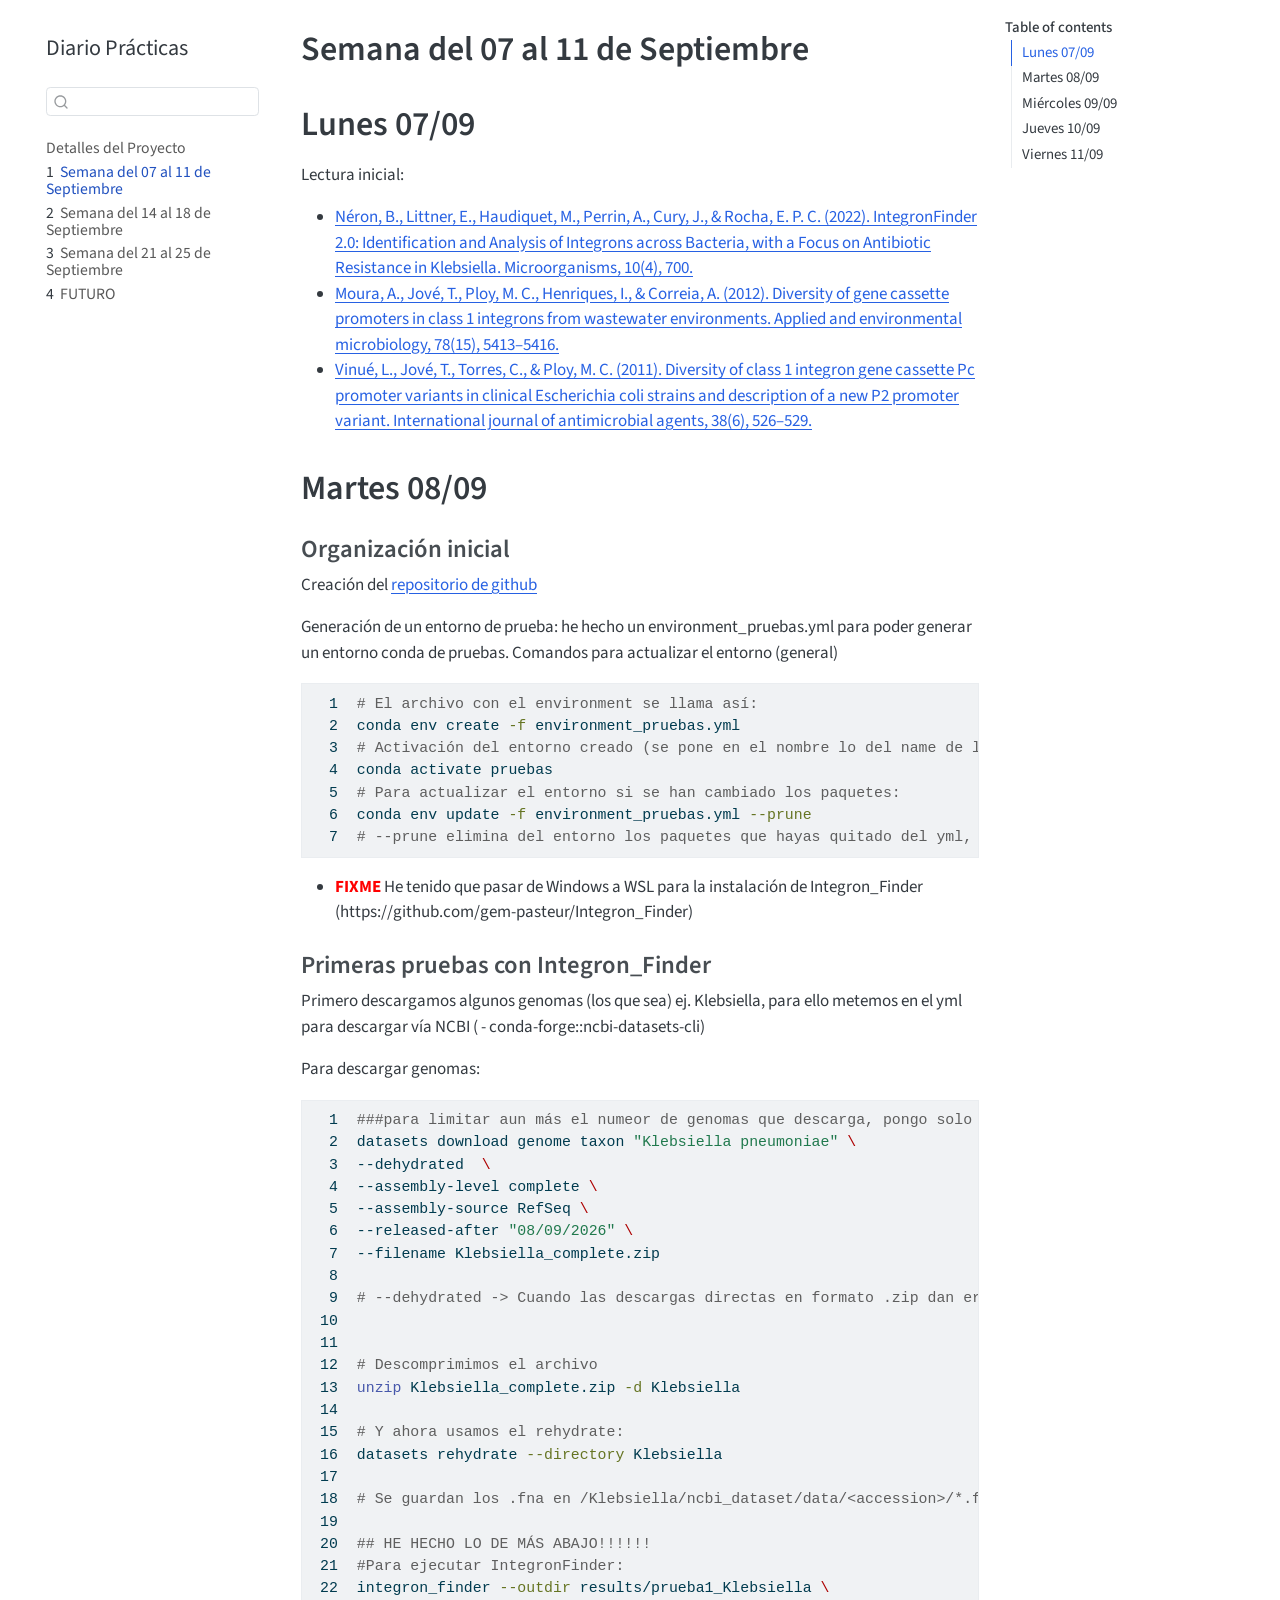
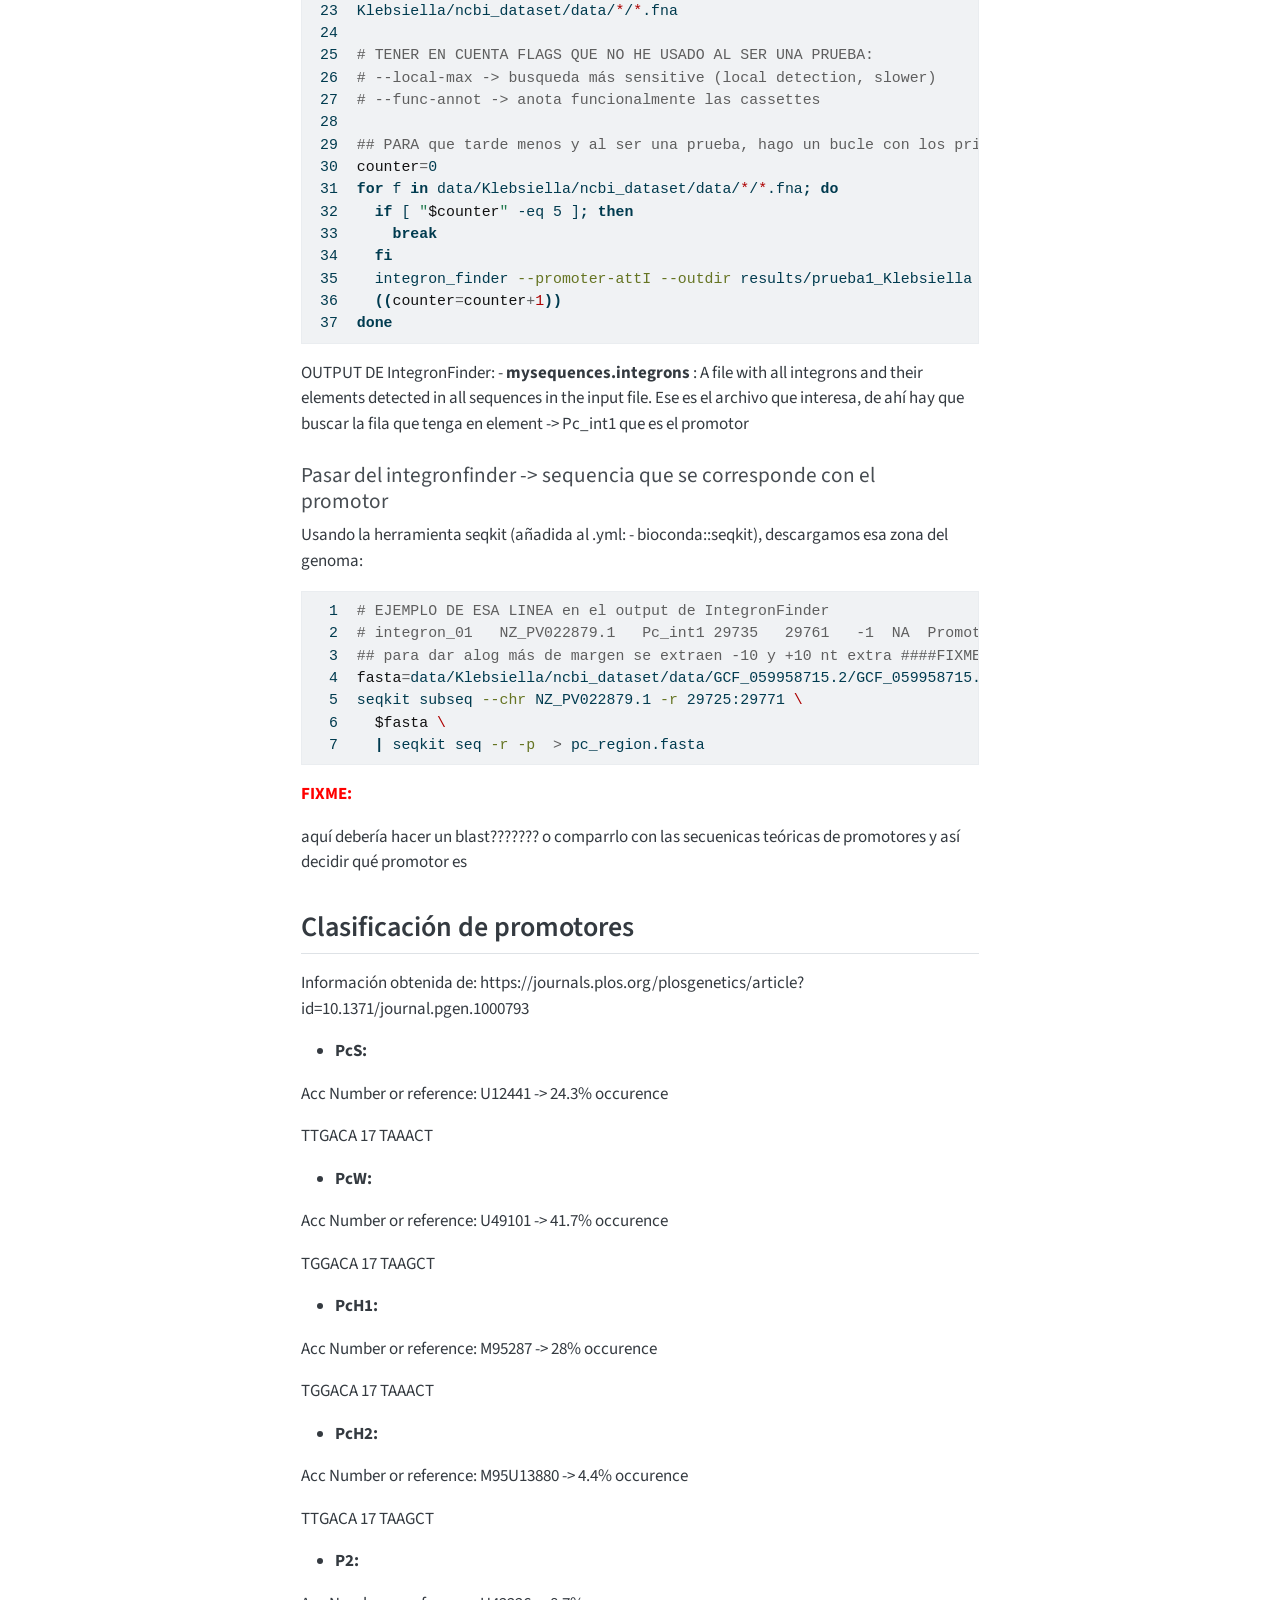
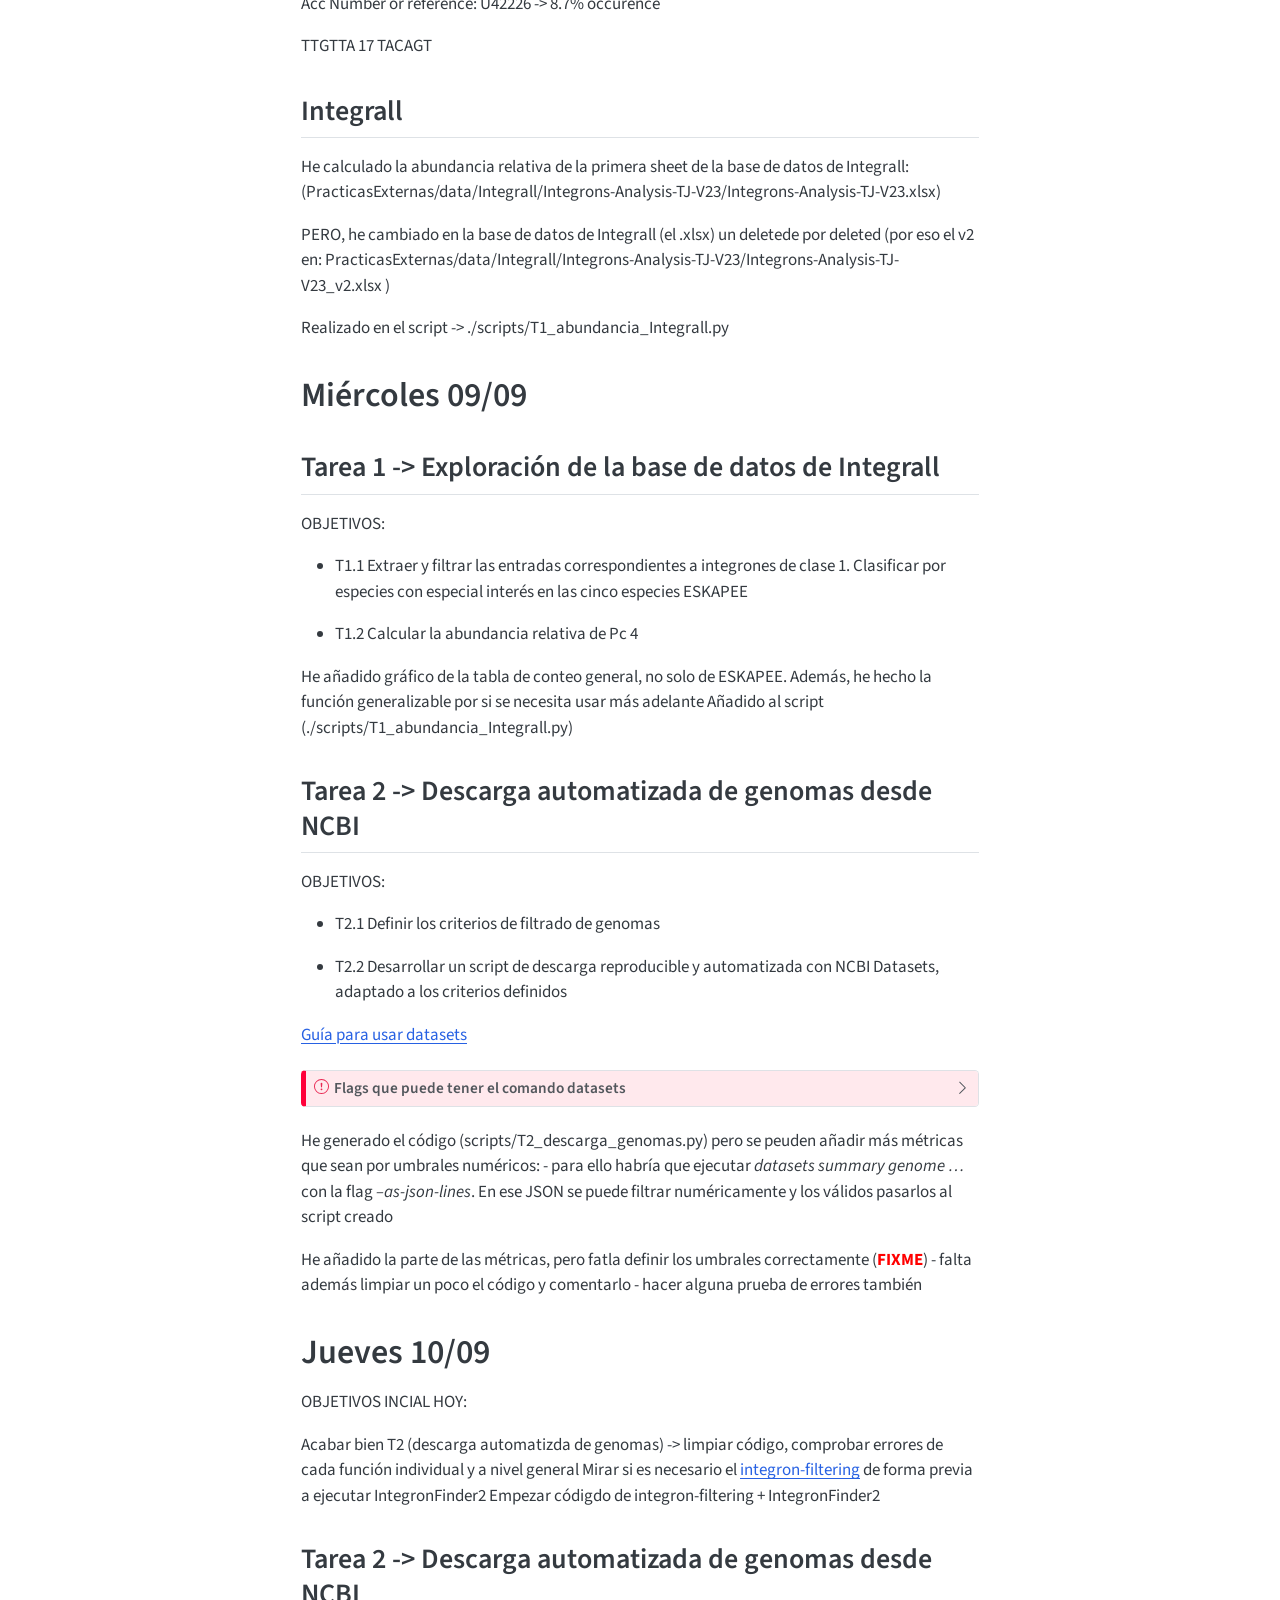
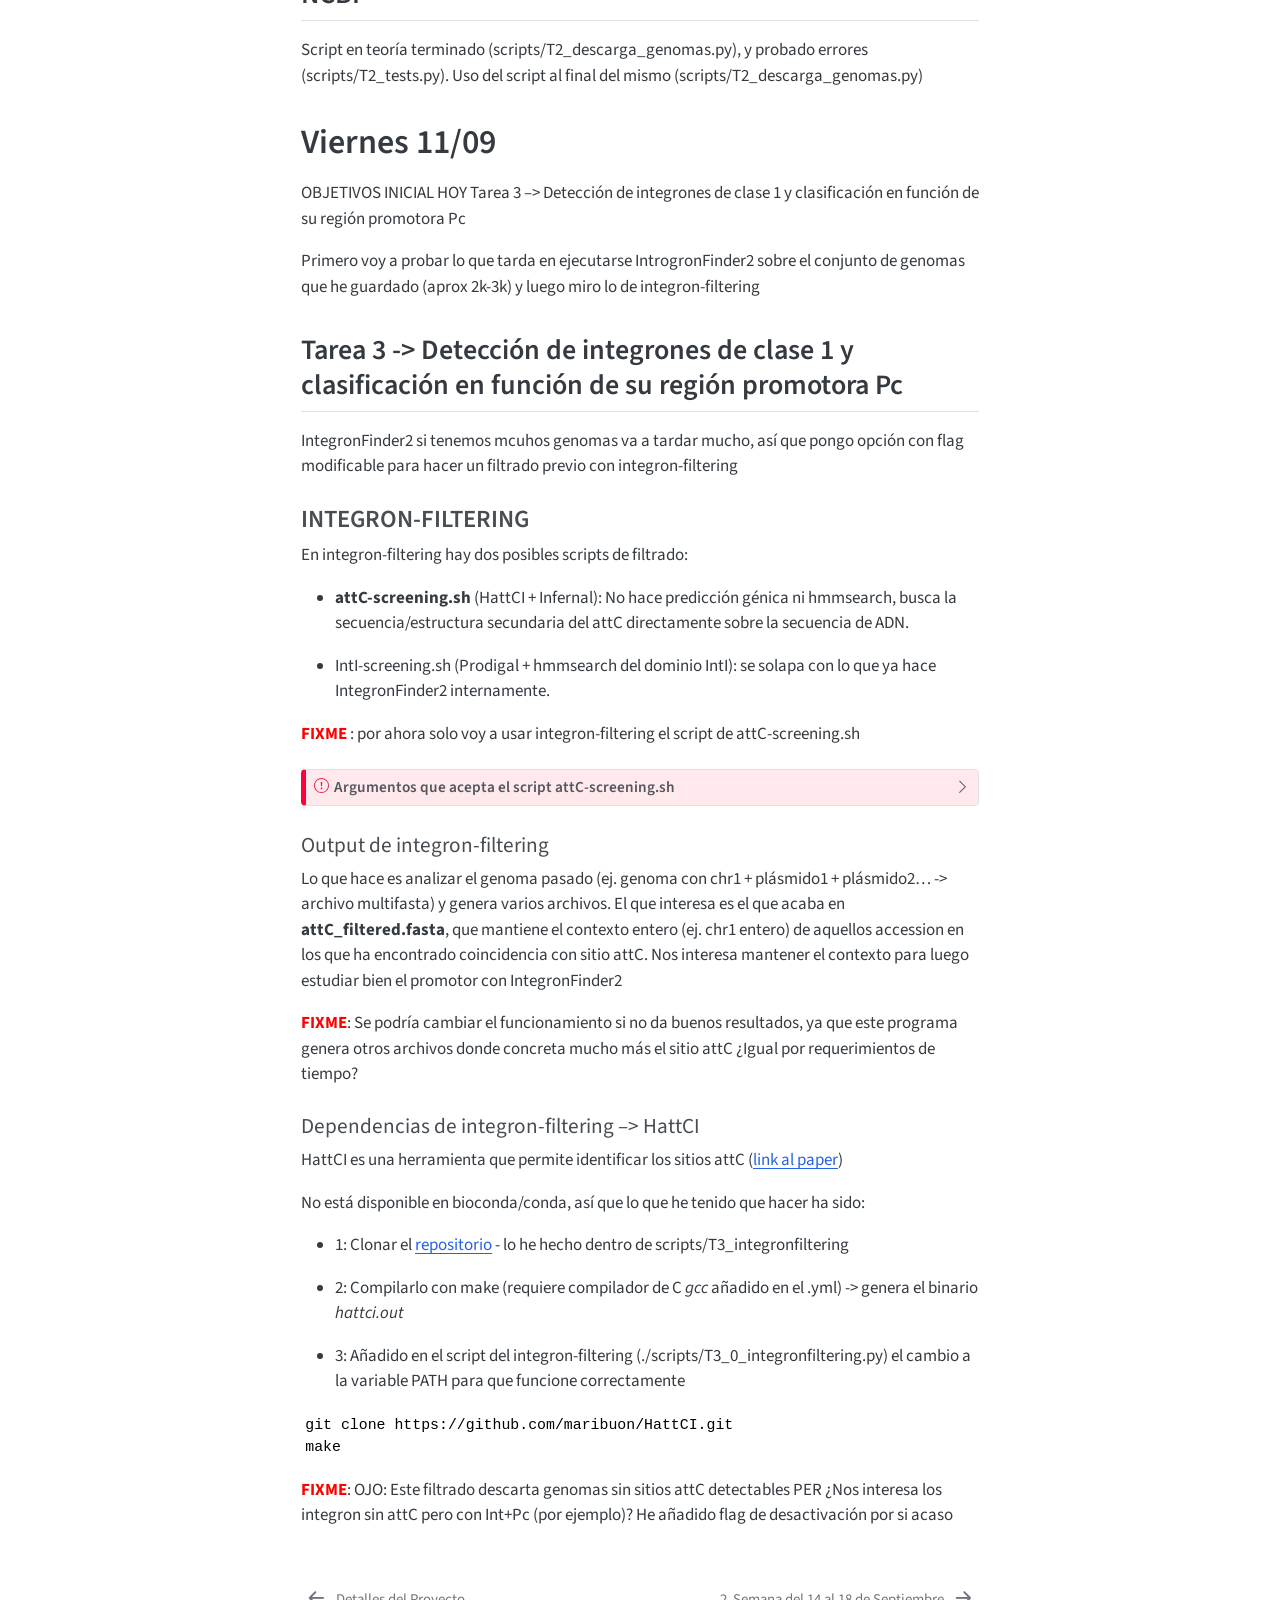
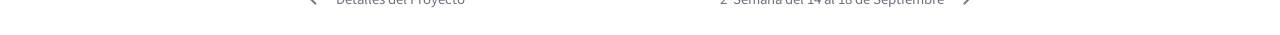
==== commit 7c6ac011: "act html" ====
--- a/qmdsemanal/_book/semana_01.html
+++ b/qmdsemanal/_book/semana_01.html
@@ -161,6 +161,18 @@
   <div class="sidebar-item-container"> 
   <a href="./semana_02.html" class="sidebar-item-text sidebar-link">
  <span class="menu-text"><span class="chapter-number">2</span>&nbsp; <span class="chapter-title">Semana del 14 al 18 de Septiembre</span></span></a>
+  </div>
+</li>
+        <li class="sidebar-item">
+  <div class="sidebar-item-container"> 
+  <a href="./semana_03.html" class="sidebar-item-text sidebar-link">
+ <span class="menu-text"><span class="chapter-number">3</span>&nbsp; <span class="chapter-title">Semana del 21 al 25 de Septiembre</span></span></a>
+  </div>
+</li>
+        <li class="sidebar-item">
+  <div class="sidebar-item-container"> 
+  <a href="./w_futuro.html" class="sidebar-item-text sidebar-link">
+ <span class="menu-text"><span class="chapter-number">4</span>&nbsp; <span class="chapter-title">FUTURO</span></span></a>
   </div>
 </li>
     </ul>
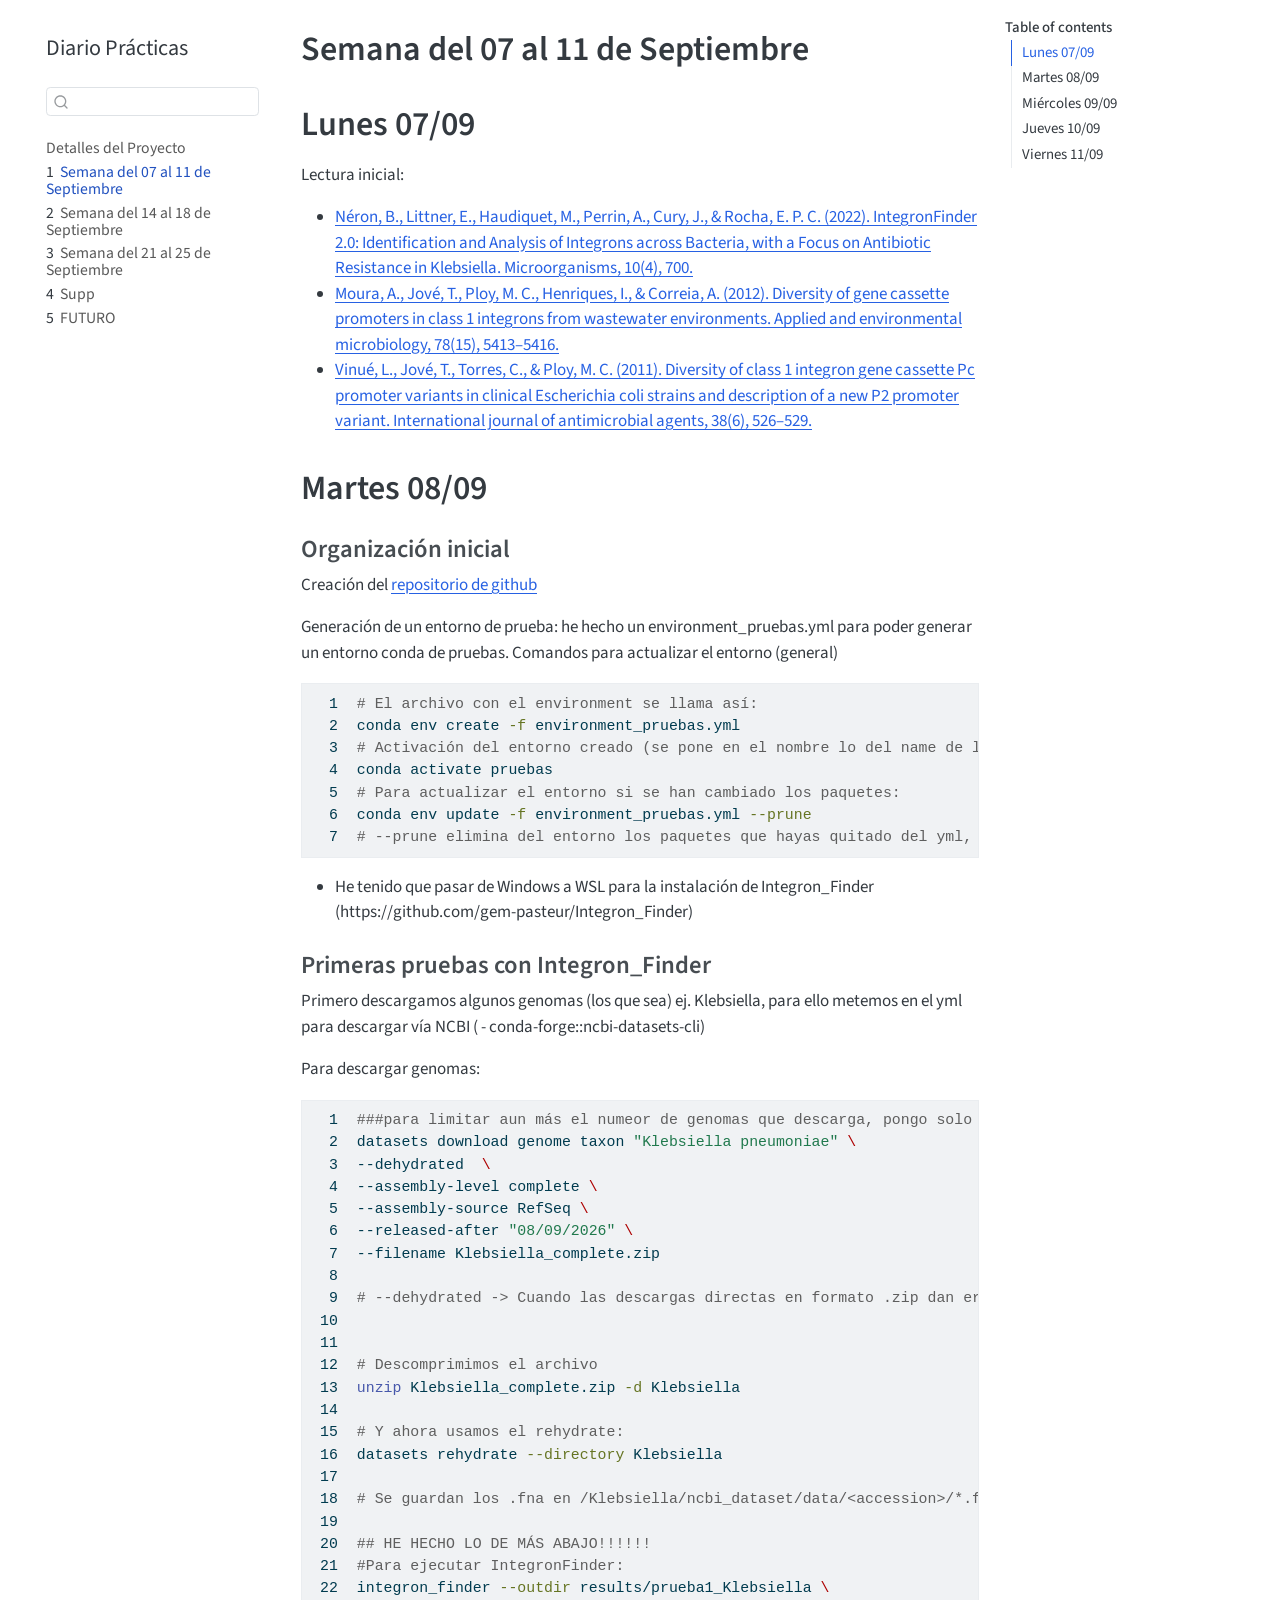
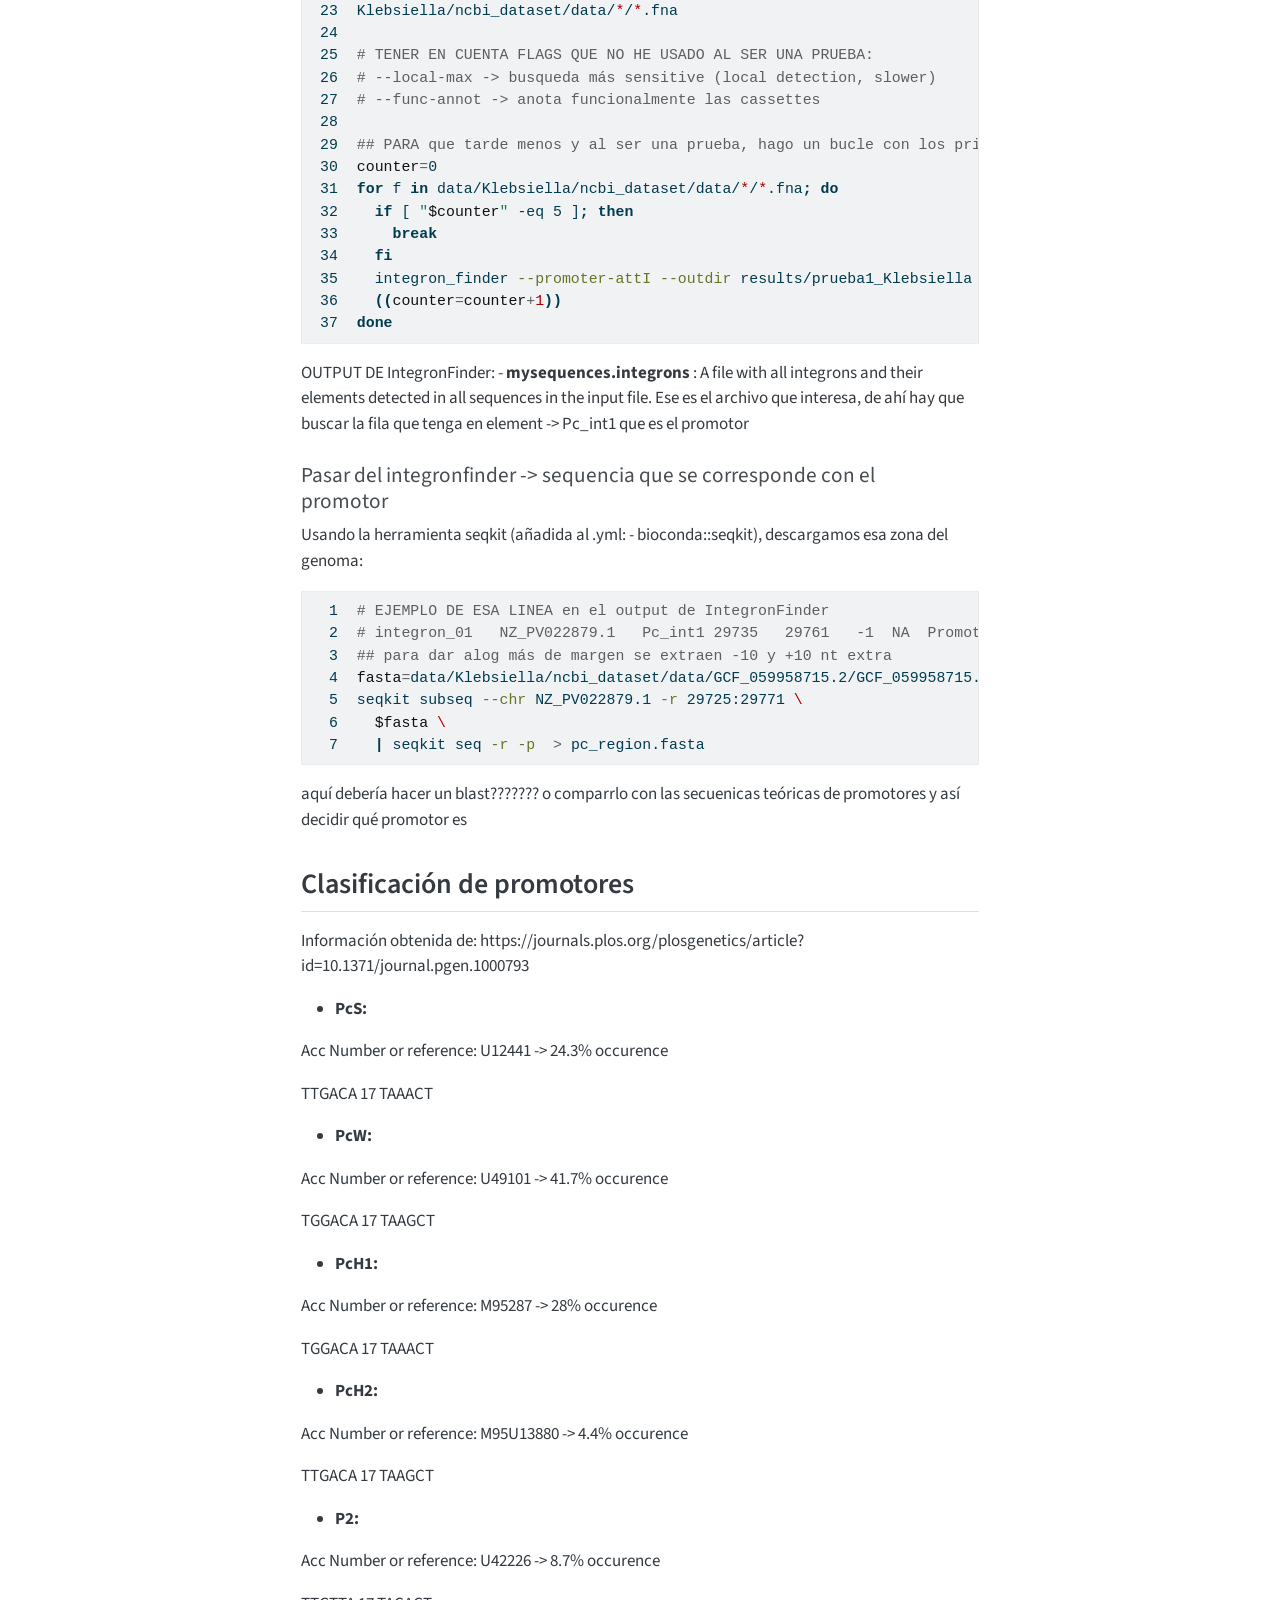
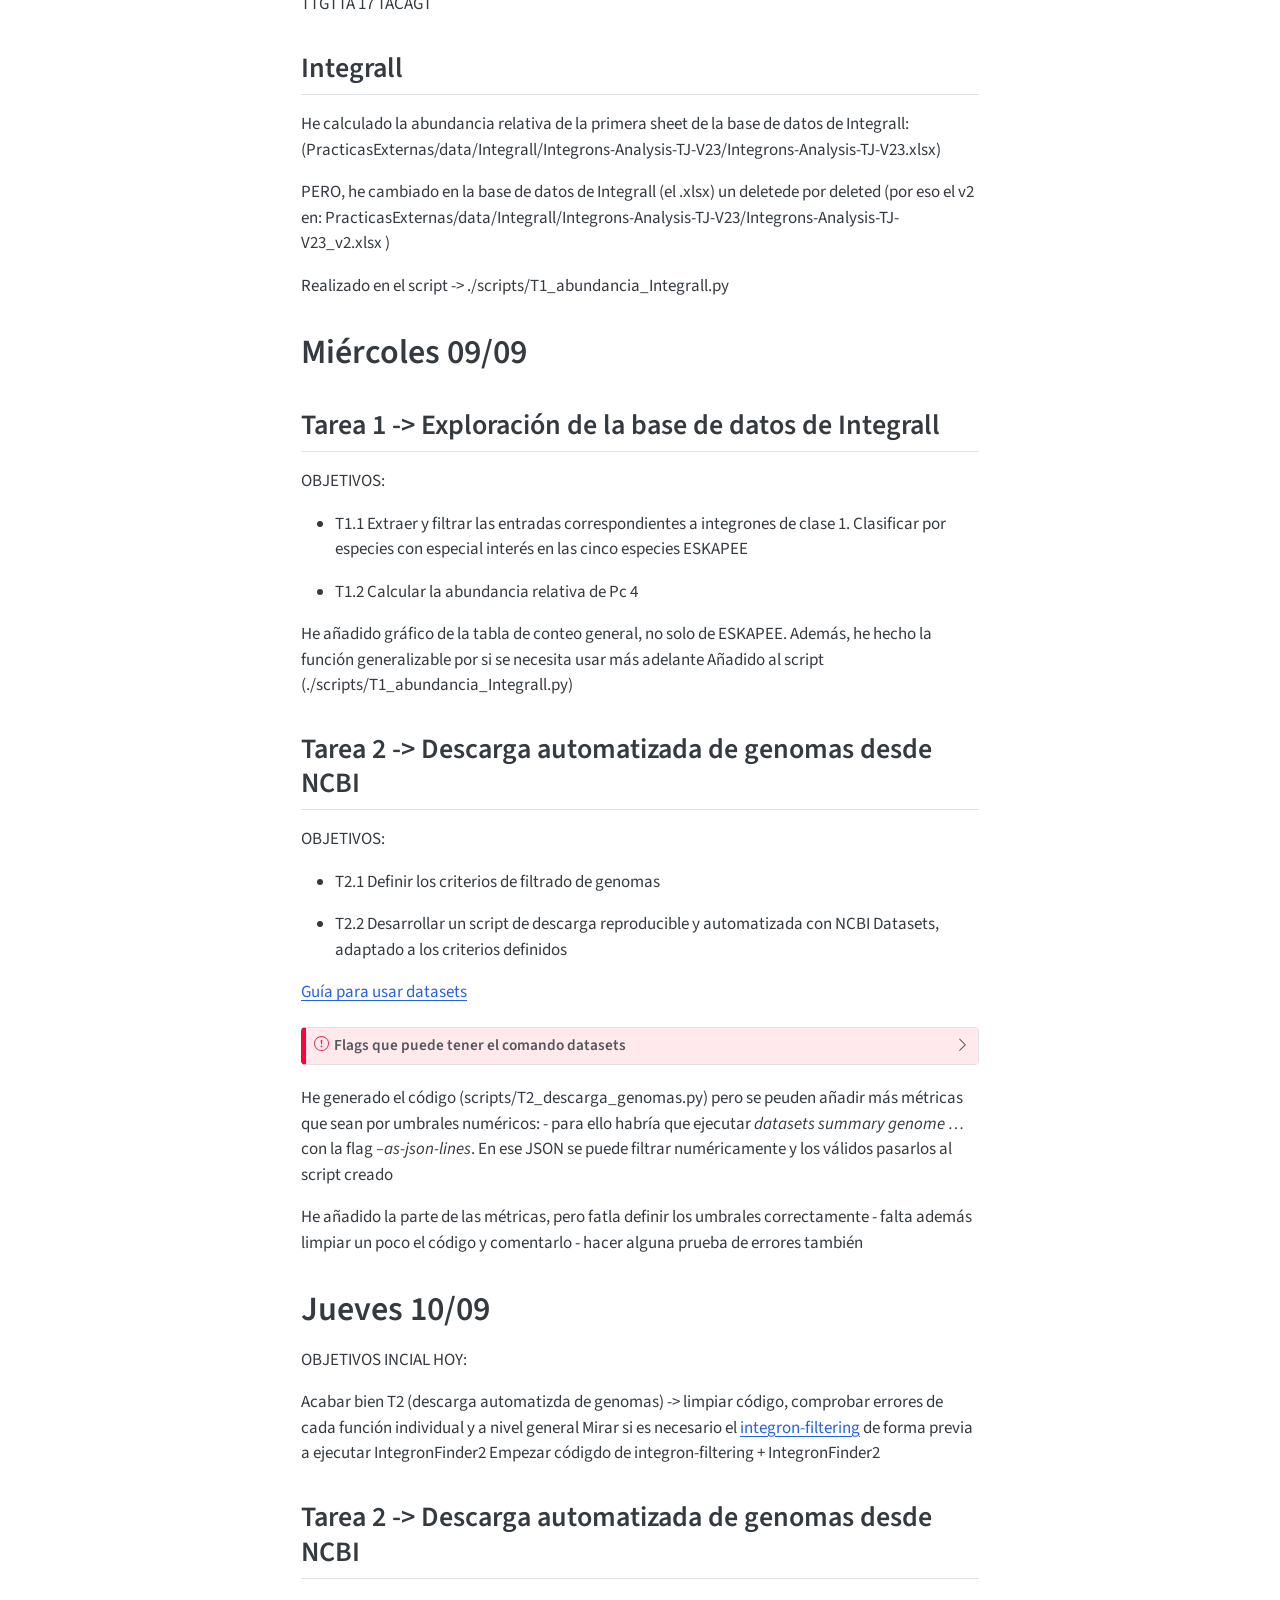
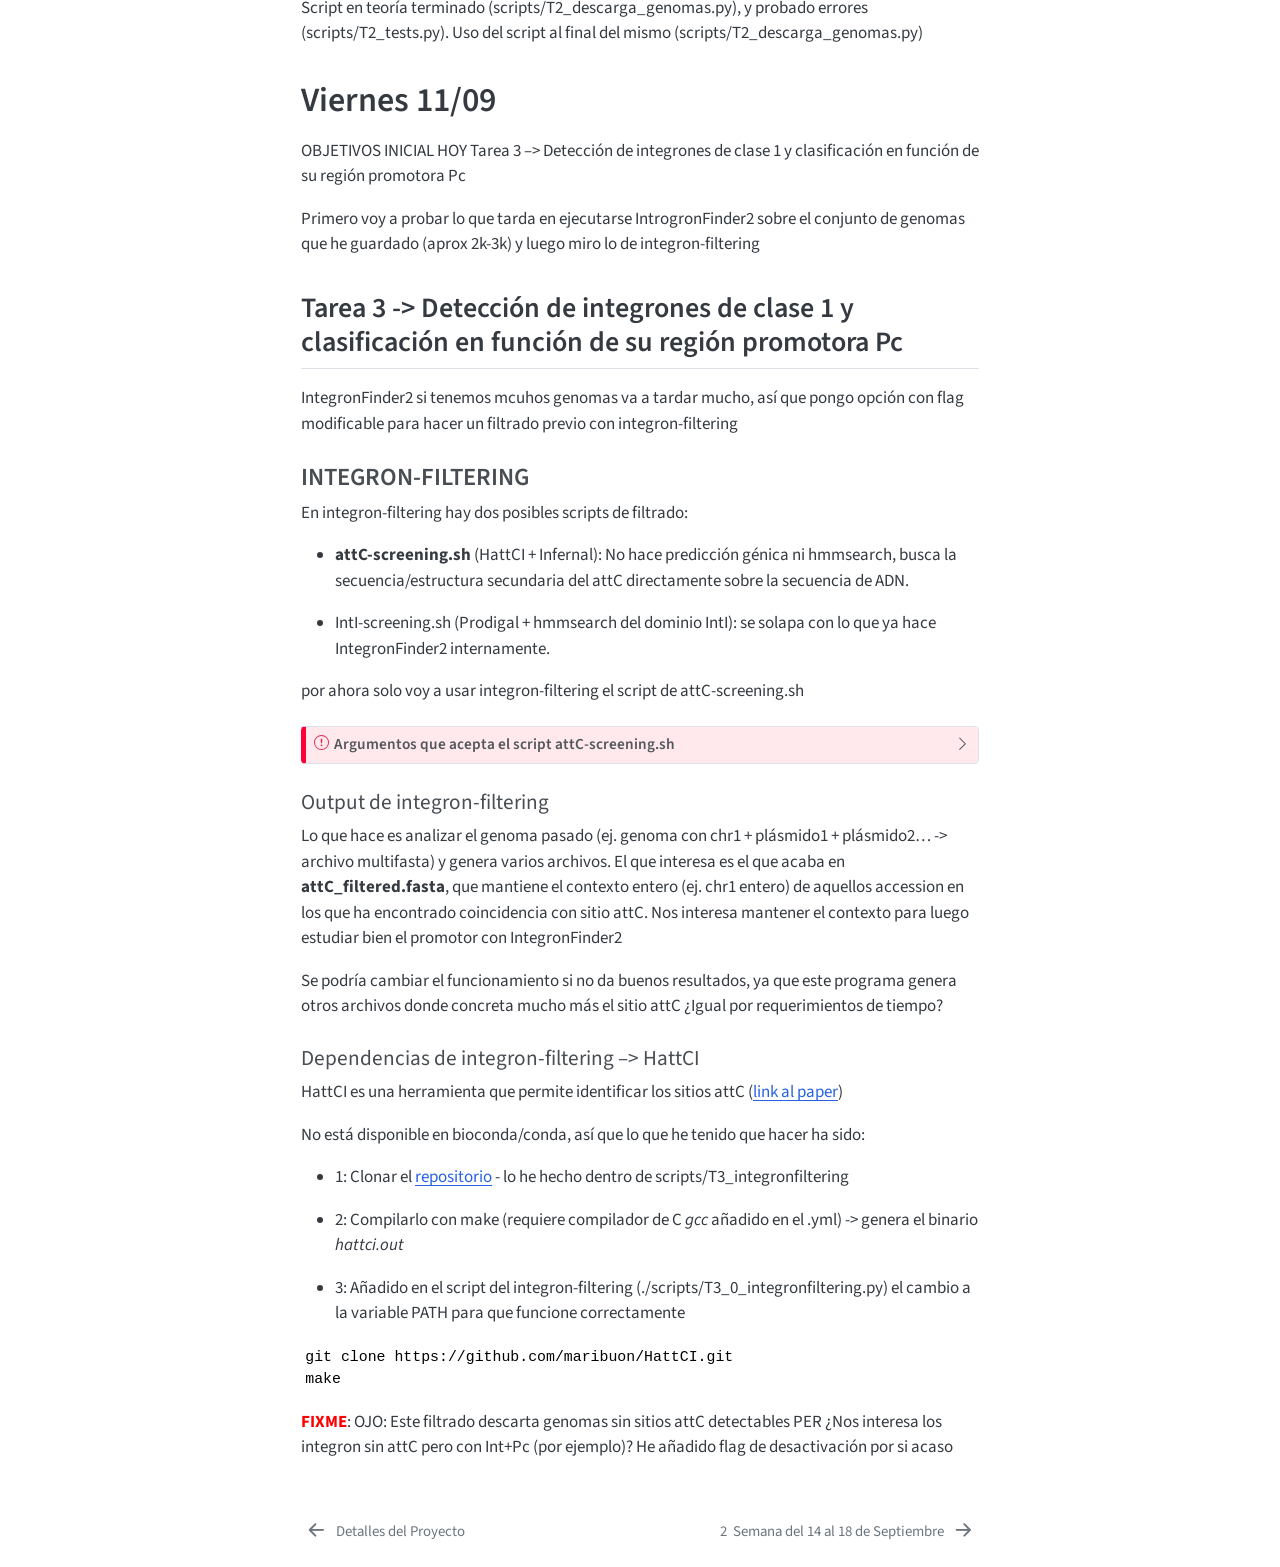
==== commit 5362e8e3: "actualizaciones reunion 22/09" ====
--- a/qmdsemanal/_book/semana_01.html
+++ b/qmdsemanal/_book/semana_01.html
@@ -171,8 +171,14 @@
 </li>
         <li class="sidebar-item">
   <div class="sidebar-item-container"> 
+  <a href="./sup.html" class="sidebar-item-text sidebar-link">
+ <span class="menu-text"><span class="chapter-number">4</span>&nbsp; <span class="chapter-title">Supp</span></span></a>
+  </div>
+</li>
+        <li class="sidebar-item">
+  <div class="sidebar-item-container"> 
   <a href="./w_futuro.html" class="sidebar-item-text sidebar-link">
- <span class="menu-text"><span class="chapter-number">4</span>&nbsp; <span class="chapter-title">FUTURO</span></span></a>
+ <span class="menu-text"><span class="chapter-number">5</span>&nbsp; <span class="chapter-title">FUTURO</span></span></a>
   </div>
 </li>
     </ul>
@@ -257,7 +263,7 @@
 <span id="cb1-6"><a href="#cb1-6"></a><span class="ex">conda</span> env update <span class="at">-f</span> environment_pruebas.yml <span class="at">--prune</span></span>
 <span id="cb1-7"><a href="#cb1-7"></a><span class="co"># --prune elimina del entorno los paquetes que hayas quitado del yml, sino no borra </span></span></code></pre></div><button title="Copy to Clipboard" class="code-copy-button"><i class="bi"></i></button></div>
 <ul>
-<li><span style="color: red;"><strong>FIXME</strong></span> He tenido que pasar de Windows a WSL para la instalación de Integron_Finder (https://github.com/gem-pasteur/Integron_Finder)</li>
+<li>He tenido que pasar de Windows a WSL para la instalación de Integron_Finder (https://github.com/gem-pasteur/Integron_Finder)</li>
 </ul>
 </section>
 <section id="primeras-pruebas-con-integron_finder" class="level3">
@@ -307,12 +313,11 @@
 <p>Usando la herramienta seqkit (añadida al .yml: - bioconda::seqkit), descargamos esa zona del genoma:</p>
 <div class="code-copy-outer-scaffold"><div class="sourceCode" id="cb3"><pre class="sourceCode numberSource bash number-lines code-with-copy"><code class="sourceCode bash"><span id="cb3-1"><a href="#cb3-1"></a><span class="co"># EJEMPLO DE ESA LINEA en el output de IntegronFinder</span></span>
 <span id="cb3-2"><a href="#cb3-2"></a><span class="co"># integron_01   NZ_PV022879.1   Pc_int1 29735   29761   -1  NA  Promoter    Pc_1    NA  complete    Yes NA  lin</span></span>
-<span id="cb3-3"><a href="#cb3-3"></a><span class="co">## para dar alog más de margen se extraen -10 y +10 nt extra ####FIXME -&gt;????</span></span>
+<span id="cb3-3"><a href="#cb3-3"></a><span class="co">## para dar alog más de margen se extraen -10 y +10 nt extra </span></span>
 <span id="cb3-4"><a href="#cb3-4"></a><span class="va">fasta</span><span class="op">=</span>data/Klebsiella/ncbi_dataset/data/GCF_059958715.2/GCF_059958715.2_ASM5995871v2_genomic.fna</span>
 <span id="cb3-5"><a href="#cb3-5"></a><span class="ex">seqkit</span> subseq <span class="at">--chr</span> NZ_PV022879.1 <span class="at">-r</span> 29725:29771 <span class="dt">\</span></span>
 <span id="cb3-6"><a href="#cb3-6"></a>  <span class="va">$fasta</span> <span class="dt">\</span></span>
 <span id="cb3-7"><a href="#cb3-7"></a>  <span class="kw">|</span> <span class="ex">seqkit</span> seq <span class="at">-r</span> <span class="at">-p</span>  <span class="op">&gt;</span> pc_region.fasta</span></code></pre></div><button title="Copy to Clipboard" class="code-copy-button"><i class="bi"></i></button></div>
-<p><span style="color: red;"><strong>FIXME:</strong></span></p>
 <p>aquí debería hacer un blast??????? o comparrlo con las secuenicas teóricas de promotores y así decidir qué promotor es</p>
 </section>
 </section>
@@ -403,7 +408,7 @@
 </div>
 </div>
 <p>He generado el código (scripts/T2_descarga_genomas.py) pero se peuden añadir más métricas que sean por umbrales numéricos: - para ello habría que ejecutar <em>datasets summary genome …</em> con la flag <em>–as-json-lines</em>. En ese JSON se puede filtrar numéricamente y los válidos pasarlos al script creado</p>
-<p>He añadido la parte de las métricas, pero fatla definir los umbrales correctamente (<span style="color: red;"><strong>FIXME</strong></span>) - falta además limpiar un poco el código y comentarlo - hacer alguna prueba de errores también</p>
+<p>He añadido la parte de las métricas, pero fatla definir los umbrales correctamente - falta además limpiar un poco el código y comentarlo - hacer alguna prueba de errores también</p>
 </section>
 </section>
 <section id="jueves-1009" class="level1">
@@ -429,7 +434,7 @@
 <li><p><strong>attC-screening.sh</strong> (HattCI + Infernal): No hace predicción génica ni hmmsearch, busca la secuencia/estructura secundaria del attC directamente sobre la secuencia de ADN.</p></li>
 <li><p>IntI-screening.sh (Prodigal + hmmsearch del dominio IntI): se solapa con lo que ya hace IntegronFinder2 internamente.</p></li>
 </ul>
-<p><span style="color: red;"><strong>FIXME</strong></span> : por ahora solo voy a usar integron-filtering el script de attC-screening.sh</p>
+<p>por ahora solo voy a usar integron-filtering el script de attC-screening.sh</p>
 <div class="callout callout-style-default callout-important callout-titled">
 <div class="callout-header d-flex align-content-center collapsed" data-bs-toggle="collapse" data-bs-target=".callout-2-contents" aria-controls="callout-2" aria-expanded="false" aria-label="Toggle callout">
 <div class="callout-icon-container">
@@ -474,7 +479,7 @@
 <section id="output-de-integron-filtering" class="level4">
 <h4 class="anchored" data-anchor-id="output-de-integron-filtering">Output de integron-filtering</h4>
 <p>Lo que hace es analizar el genoma pasado (ej. genoma con chr1 + plásmido1 + plásmido2… -&gt; archivo multifasta) y genera varios archivos. El que interesa es el que acaba en <strong>attC_filtered.fasta</strong>, que mantiene el contexto entero (ej. chr1 entero) de aquellos accession en los que ha encontrado coincidencia con sitio attC. Nos interesa mantener el contexto para luego estudiar bien el promotor con IntegronFinder2</p>
-<p><span style="color: red;"><strong>FIXME</strong></span>: Se podría cambiar el funcionamiento si no da buenos resultados, ya que este programa genera otros archivos donde concreta mucho más el sitio attC ¿Igual por requerimientos de tiempo?</p>
+<p>Se podría cambiar el funcionamiento si no da buenos resultados, ya que este programa genera otros archivos donde concreta mucho más el sitio attC ¿Igual por requerimientos de tiempo?</p>
 </section>
 <section id="dependencias-de-integron-filtering-hattci" class="level4">
 <h4 class="anchored" data-anchor-id="dependencias-de-integron-filtering-hattci">Dependencias de integron-filtering –&gt; HattCI</h4>
